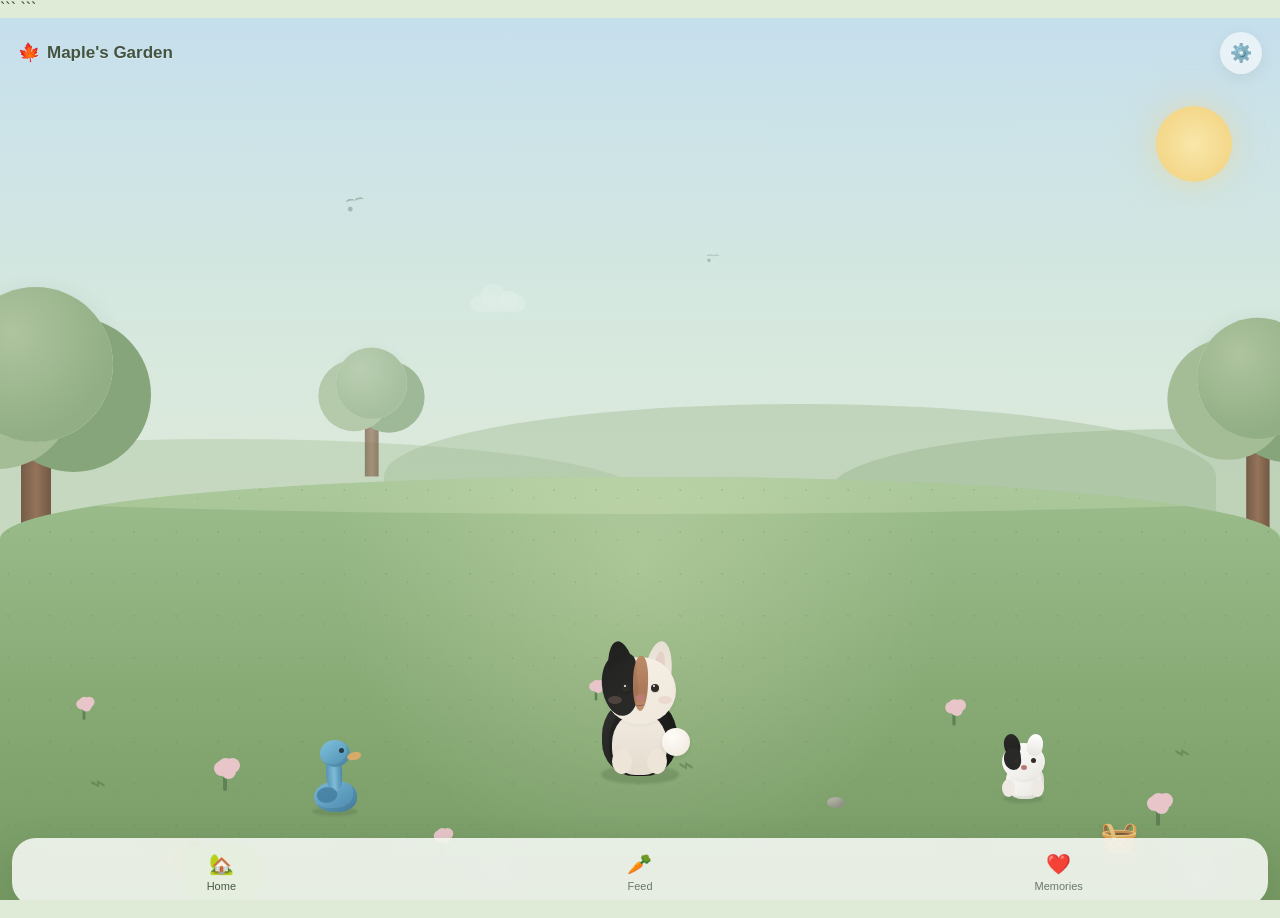
==== index.html @ 09954fe1 "Add files via upload" ====
<!DOCTYPE html>

<html lang="en">
<head>
    <meta charset="UTF-8">

```
<meta
    name="viewport"
    content="width=device-width, initial-scale=1.0, viewport-fit=cover"
>

<meta name="theme-color" content="#dfead7">

<meta name="apple-mobile-web-app-capable" content="yes">
<meta name="apple-mobile-web-app-status-bar-style" content="default">
<meta name="apple-mobile-web-app-title" content="Maple's Garden">

<title>Maple's Garden 🍁</title>

<link rel="manifest" href="manifest.json">
<link rel="apple-touch-icon" href="assets/icon.svg">
<link rel="stylesheet" href="styles.css">
```

</head>

<body>

<div id="app">

```
<!-- TOP BAR -->
<header class="top-bar">

    <div class="app-title">
        <span class="maple-leaf">🍁</span>
        <span>Maple's Garden</span>
    </div>

    <button
        id="settingsButton"
        class="icon-button"
        aria-label="Settings"
    >
        ⚙️
    </button>

</header>


<!-- MAIN WORLD -->
<main id="world">

    <!-- SKY -->
    <div class="sky">

        <div id="sun" class="sun"></div>
        <div id="moon" class="moon"></div>

        <div class="cloud cloud-one"></div>
        <div class="cloud cloud-two"></div>
        <div class="cloud cloud-three"></div>

        <div class="bird bird-one">•</div>
        <div class="bird bird-two">•</div>

    </div>


    <!-- DISTANT LANDSCAPE -->
    <div class="distant-hills">

        <div class="hill hill-one"></div>
        <div class="hill hill-two"></div>
        <div class="hill hill-three"></div>

    </div>


    <!-- TREES -->
    <div class="trees">

        <div class="tree tree-one">
            <div class="tree-crown"></div>
            <div class="tree-trunk"></div>
        </div>

        <div class="tree tree-two">
            <div class="tree-crown"></div>
            <div class="tree-trunk"></div>
        </div>

        <div class="tree tree-three">
            <div class="tree-crown"></div>
            <div class="tree-trunk"></div>
        </div>

    </div>


    <!-- GARDEN -->
    <div class="garden">

        <div class="garden-light"></div>
        <div class="grass-layer"></div>


        <!-- GRASS TUFTS -->
        <div class="grass-tuft tuft-one">⌁</div>
        <div class="grass-tuft tuft-two">⌁</div>
        <div class="grass-tuft tuft-three">⌁</div>
        <div class="grass-tuft tuft-four">⌁</div>
        <div class="grass-tuft tuft-five">⌁</div>


        <!-- FLOWERS -->
        <div class="flower flower-one"><span></span></div>
        <div class="flower flower-two"><span></span></div>
        <div class="flower flower-three"><span></span></div>
        <div class="flower flower-four"><span></span></div>
        <div class="flower flower-five"><span></span></div>
        <div class="flower flower-six"><span></span></div>


        <!-- GARDEN OBJECTS -->

        <div
            class="garden-object carrot"
            title="Maple's carrot"
        >
            🥕
        </div>

        <div class="garden-object basket">
            🧺
        </div>

        <div class="garden-stone stone-one"></div>
        <div class="garden-stone stone-two"></div>
        <div class="garden-stone stone-three"></div>


        <!-- =====================================================
             MEEPS' SPECIAL TOYS
             Blue long-necked duck
             White and black rabbit teddy
             ===================================================== -->

        <div
            class="special-toy duck-toy"
            id="duckToy"
            aria-hidden="true"
        >

            <div class="duck-body"></div>

            <div class="duck-neck"></div>

            <div class="duck-head">

                <div class="duck-eye"></div>

                <div class="duck-beak"></div>

            </div>

            <div class="duck-wing"></div>

        </div>


        <div
            class="special-toy rabbit-teddy-toy"
            id="rabbitTeddyToy"
            aria-hidden="true"
        >

            <div class="teddy-body"></div>

            <div class="teddy-head">

                <div class="teddy-ear-black"></div>

                <div class="teddy-ear-white"></div>

                <div class="teddy-face-patch"></div>

                <div class="teddy-eye teddy-eye-left"></div>

                <div class="teddy-eye teddy-eye-right"></div>

                <div class="teddy-nose"></div>

            </div>

            <div class="teddy-paw teddy-paw-left"></div>

            <div class="teddy-paw teddy-paw-right"></div>

        </div>


        <!-- =====================================================
             MEEPS
             ===================================================== -->

        <div
            id="rabbit"
            class="rabbit idle"
            role="button"
            tabindex="0"
            aria-label="Meeps"
        >

            <div class="rabbit-shadow"></div>

            <div class="rabbit-body">

                <!-- EARS -->
                <div class="ear maple-black-ear"></div>
                <div class="ear maple-light-ear"></div>


                <!-- HEAD -->
                <div class="rabbit-head">

                    <!-- BLACK FACE PATCH -->
                    <div class="maple-face-patch"></div>


                    <!-- TAN FOREHEAD STRIPE -->
                    <div class="maple-tan-stripe"></div>


                    <!-- EYES -->
                    <div class="eye eye-left">
                        <span class="eye-glint"></span>
                    </div>

                    <div class="eye eye-right">
                        <span class="eye-glint"></span>
                    </div>


                    <!-- CHEEKS -->
                    <div class="cheek cheek-left"></div>
                    <div class="cheek cheek-right"></div>


                    <!-- NOSE -->
                    <div class="nose"></div>


                    <!-- MOUTH -->
                    <div class="mouth"></div>

                </div>


                <!-- CHEST PATCH -->
                <div class="cream-chest"></div>


                <!-- FRONT PAWS -->
                <div class="front-paw paw-left"></div>
                <div class="front-paw paw-right"></div>


                <!-- TAIL -->
                <div class="rabbit-tail"></div>

            </div>

        </div>


        <!-- MESSAGE -->
        <div
            id="messageBubble"
            class="message-bubble hidden"
        >

            <span id="messageText"></span>

        </div>


        <!-- HEART -->
        <div
            id="heartEffect"
            class="heart-effect hidden"
        >
            ❤️
        </div>

    </div>

</main>


<!-- BOTTOM NAV -->
<nav class="bottom-nav">

    <button
        id="homeButton"
        class="nav-button active"
    >
        <span class="nav-icon">🏡</span>
        <span>Home</span>
    </button>


    <button
        id="feedButton"
        class="nav-button"
    >
        <span class="nav-icon">🥕</span>
        <span>Feed</span>
    </button>


    <button
        id="memoriesButton"
        class="nav-button"
    >
        <span class="nav-icon">❤️</span>
        <span>Memories</span>
    </button>

</nav>


<!-- =========================================================
     MEMORIES SCREEN
     ========================================================= -->

<section
    id="memoriesScreen"
    class="overlay-screen hidden"
>

    <div class="screen-header">

        <button
            id="closeMemoriesButton"
            class="back-button"
            aria-label="Back"
        >
            ←
        </button>

        <div>

            <h2>Maple's Memories</h2>

            <p class="screen-subtitle">
                Little moments that stay with us.
            </p>

        </div>

    </div>


    <div class="memory-card">

        <div
            class="memory-placeholder"
            id="memoryPlaceholder"
        >
            🐰
        </div>


        <h3>Keep a little piece of Maple</h3>


        <p>
            Add favourite photos and little moments
            with Maple here.
        </p>


        <label
            for="memoryFileInput"
            class="photo-upload-button"
        >
            📸 Add a Memory
        </label>


        <input
            type="file"
            id="memoryFileInput"
            accept="image/*"
            capture="environment"
            hidden
        >

    </div>


    <!-- UPLOAD PANEL -->
    <div
        id="memoryUploadPanel"
        class="memory-upload-panel hidden"
    >

        <div class="upload-preview-wrapper">

            <img
                id="memoryPreview"
                class="memory-preview"
                alt="Memory preview"
            >

        </div>


        <label class="input-label">

            Caption

            <input
                type="text"
                id="memoryCaption"
                class="memory-input"
                maxlength="100"
                placeholder="A little moment with Maple..."
            >

        </label>


        <label class="input-label">

            Date

            <input
                type="date"
                id="memoryDate"
                class="memory-input"
            >

        </label>


        <div class="upload-actions">

            <button
                id="cancelMemoryButton"
                class="secondary-action-button"
            >
                Cancel
            </button>


            <button
                id="saveMemoryButton"
                class="primary-button"
            >
                Save Memory ❤️
            </button>

        </div>


        <p
            id="uploadStatus"
            class="upload-status"
        ></p>

    </div>


    <!-- MEMORY GALLERY -->
    <div class="memories-section">

        <div class="memories-section-header">

            <h3>Your Memories</h3>

            <span
                id="memoryCount"
                class="memory-count"
            >
                0
            </span>

        </div>


        <div
            id="memoryGallery"
            class="memory-gallery"
        ></div>


        <div
            id="emptyMemories"
            class="empty-memories"
        >

            <div class="empty-memory-icon">
                🐰
            </div>


            <h3>Your memories will live here</h3>


            <p>
                Add your first photo of Maple
                to start filling the garden.
            </p>

        </div>

    </div>

</section>


<!-- =========================================================
     PHOTO VIEWER
     ========================================================= -->

<div
    id="photoViewer"
    class="photo-viewer hidden"
>

    <button
        id="closePhotoViewer"
        class="photo-viewer-close"
        aria-label="Close photo"
    >
        ×
    </button>


    <img
        id="viewerImage"
        src=""
        alt="Maple memory"
    >


    <div
        id="viewerCaption"
        class="viewer-caption"
    ></div>

</div>


<!-- =========================================================
     SETTINGS
     ========================================================= -->

<section
    id="settingsScreen"
    class="overlay-screen hidden"
>

    <div class="screen-header">

        <button
            id="closeSettingsButton"
            class="back-button"
            aria-label="Back"
        >
            ←
        </button>


        <h2>Settings</h2>

    </div>


    <div class="settings-content">

        <div class="setting-card">

            <div>

                <strong>Maple's visits</strong>

                <p>
                    How often Maple interacts with you.
                </p>

            </div>


            <select id="visitFrequency">

                <option value="often">
                    Often
                </option>

                <option
                    value="normal"
                    selected
                >
                    Occasionally
                </option>

                <option value="rare">
                    Rarely
                </option>

                <option value="off">
                    Off
                </option>

            </select>

        </div>


        <div class="setting-card">

            <div>

                <strong>Sound</strong>

                <p>
                    Little garden sounds.
                </p>

            </div>


            <label class="toggle">

                <input
                    type="checkbox"
                    id="soundToggle"
                >

                <span class="slider"></span>

            </label>

        </div>


        <div class="setting-card">

            <div>

                <strong>Maple's personality</strong>

                <p>
                    Gentle, curious and always ready
                    for a hop.
                </p>

            </div>


            <span class="setting-value">
                Gentle
            </span>

        </div>

    </div>

</section>


<!-- =========================================================
     FEED MODAL
     ========================================================= -->

<div
    id="feedModal"
    class="modal hidden"
>

    <div class="modal-card">

        <div class="modal-rabbit">
            🐰
        </div>


        <h2>
            Give Maple a snack?
        </h2>


        <p>
            Choose something for Maple.
        </p>


        <div class="food-options">

            <button
                class="food-button"
                data-food="carrot"
            >
                🥕
                <span>Carrot</span>
            </button>


            <button
                class="food-button"
                data-food="grass"
            >
                🌿
                <span>Grass</span>
            </button>


            <button
                class="food-button"
                data-food="apple"
            >
                🍎
                <span>Apple</span>
            </button>

        </div>


        <button
            id="closeFeedButton"
            class="secondary-button"
        >
            Maybe later
        </button>

    </div>

</div>
```

</div>

<script src="app.js"></script>

</body>
</html>
---- styles.css ----
/* =========================================================
   MAPLE'S GARDEN
   Visual Style v2 — Clean CSS
   ========================================================= */

* {
    box-sizing: border-box;
    margin: 0;
    padding: 0;
}

html,
body {
    width: 100%;
    height: 100%;
    overflow: hidden;
}

body {
    font-family:
        -apple-system,
        BlinkMacSystemFont,
        "Segoe UI",
        sans-serif;

    background: #dfead7;
    color: #344234;
    -webkit-font-smoothing: antialiased;
    user-select: none;
}

/* =========================================================
   APP
   ========================================================= */

#app {
    position: relative;
    width: 100%;
    height: 100%;
    overflow: hidden;
    background: #dfead7;
}

/* =========================================================
   TOP BAR
   ========================================================= */

.top-bar {
    position: absolute;
    top: 0;
    left: 0;
    width: 100%;
    height: 70px;

    padding:
        env(safe-area-inset-top)
        18px
        0
        18px;

    display: flex;
    align-items: center;
    justify-content: space-between;

    z-index: 100;
}

.app-title {
    display: flex;
    align-items: center;
    gap: 7px;

    font-size: 17px;
    font-weight: 600;
    color: #435441;

    text-shadow:
        0 1px 1px rgba(255, 255, 255, 0.4);
}

.maple-leaf {
    display: inline-block;
    font-size: 18px;
    transform: rotate(-8deg);
}

.icon-button {
    width: 42px;
    height: 42px;

    border: none;
    border-radius: 50%;
    background: rgba(255, 255, 255, 0.58);

    font-size: 18px;
    cursor: pointer;

    backdrop-filter: blur(10px);

    box-shadow:
        0 4px 15px rgba(50, 70, 50, 0.08);
}

/* =========================================================
   WORLD
   ========================================================= */

#world {
    position: absolute;
    inset: 0;
    overflow: hidden;
}

/* =========================================================
   SKY
   ========================================================= */

.sky {
    position: absolute;
    inset: 0;
    height: 66%;

    background:
        linear-gradient(
            to bottom,
            #c6dfed 0%,
            #d5e8df 48%,
            #e2ead7 100%
        );

    transition: background 2s ease;
}

/* =========================================================
   SUN
   ========================================================= */

.sun {
    position: absolute;

    width: 76px;
    height: 76px;
    border-radius: 50%;

    background:
        radial-gradient(
            circle,
            #f9e7aa 0%,
            #f4d88b 65%,
            #efce78 100%
        );

    top: 88px;
    right: 48px;

    box-shadow:
        0 0 25px rgba(244, 216, 139, 0.45),
        0 0 60px rgba(244, 216, 139, 0.2);
}

/* =========================================================
   MOON
   ========================================================= */

.moon {
    position: absolute;

    width: 58px;
    height: 58px;
    border-radius: 50%;

    background: #f7f2d9;

    top: 92px;
    right: 58px;

    opacity: 0;
    transition: opacity 1s ease;

    box-shadow:
        0 0 25px rgba(245, 241, 217, 0.3);
}

.moon::after {
    content: "";

    position: absolute;
    width: 58px;
    height: 58px;
    border-radius: 50%;

    background: #314754;

    left: 18px;
    top: -7px;
}

/* =========================================================
   CLOUDS
   ========================================================= */

.cloud {
    position: absolute;

    width: 100px;
    height: 31px;
    border-radius: 30px;

    background: rgba(255, 255, 255, 0.42);
    filter: blur(0.2px);
}

.cloud::before,
.cloud::after {
    content: "";

    position: absolute;

    background: rgba(255, 255, 255, 0.42);
    border-radius: 50%;
}

.cloud::before {
    width: 45px;
    height: 45px;

    left: 18px;
    bottom: 7px;
}

.cloud::after {
    width: 34px;
    height: 34px;

    right: 12px;
    bottom: 5px;
}

.cloud-one {
    top: 128px;
    left: -100px;

    animation:
        cloudMove
        38s
        linear
        infinite;
}

.cloud-two {
    top: 205px;
    right: -120px;

    transform: scale(0.72);

    animation:
        cloudMoveReverse
        48s
        linear
        infinite;
}

.cloud-three {
    top: 270px;
    left: 35%;

    transform: scale(0.55);
    opacity: 0.35;

    animation:
        cloudFloat
        30s
        ease-in-out
        infinite;
}

@keyframes cloudMove {
    from {
        transform: translateX(-100px);
    }

    to {
        transform: translateX(520px);
    }
}

@keyframes cloudMoveReverse {
    from {
        transform: translateX(100px);
    }

    to {
        transform: translateX(-520px);
    }
}

@keyframes cloudFloat {
    0%,
    100% {
        transform:
            translateX(-15px)
            scale(0.55);
    }

    50% {
        transform:
            translateX(15px)
            scale(0.55);
    }
}

/* =========================================================
   BIRDS
   ========================================================= */

.bird {
    position: absolute;

    width: 18px;
    height: 8px;

    color: #718478;
    font-size: 18px;
    opacity: 0.45;

    transform: rotate(-10deg);
}

.bird::before,
.bird::after {
    content: "";

    position: absolute;

    width: 9px;
    height: 5px;

    border-top:
        2px solid #718478;

    border-radius: 50%;
}

.bird::before {
    left: 0;
}

.bird::after {
    right: 0;
}

.bird-one {
    top: 180px;
    left: 27%;

    animation:
        birdFly
        18s
        linear
        infinite;
}

.bird-two {
    top: 235px;
    left: 55%;

    transform: scale(0.7);

    animation:
        birdFly
        23s
        linear
        infinite;
}

@keyframes birdFly {
    from {
        transform:
            translateX(-50px)
            translateY(0);
    }

    50% {
        transform:
            translateX(70px)
            translateY(-8px);
    }

    to {
        transform:
            translateX(180px)
            translateY(0);
    }
}

/* =========================================================
   DISTANT HILLS
   ========================================================= */

.distant-hills {
    position: absolute;

    left: 0;
    right: 0;
    top: 34%;
    height: 25%;

    z-index: 2;
    pointer-events: none;
}

.hill {
    position: absolute;

    bottom: 0;

    border-radius: 50% 50% 0 0;
    opacity: 0.45;
}

.hill-one {
    left: -15%;

    width: 65%;
    height: 110px;

    background: #a9c39d;
}

.hill-two {
    left: 30%;

    width: 65%;
    height: 145px;

    background: #a2bd97;
}

.hill-three {
    right: -20%;

    width: 55%;
    height: 120px;

    background: #97b58c;
}

/* =========================================================
   TREES
   ========================================================= */

.trees {
    position: absolute;

    top: 19%;
    left: 0;
    width: 100%;
    height: 42%;

    z-index: 4;
    pointer-events: none;
}

.tree {
    position: absolute;
    bottom: 0;
}

.tree-one {
    left: -42px;
}

.tree-two {
    right: -55px;

    transform: scale(0.78);
}

.tree-three {
    left: 23%;
    bottom: 15px;

    transform: scale(0.46);
    opacity: 0.7;
}

.tree-trunk {
    width: 30px;
    height: 125px;

    background:
        linear-gradient(
            to right,
            #755b47,
            #94745a,
            #735844
        );

    margin: auto;

    border-radius:
        10px
        10px
        0
        0;
}

.tree-crown {
    position: relative;

    width: 155px;
    height: 155px;

    background:
        radial-gradient(
            circle at 35% 30%,
            #aec49f,
            #91ae84 70%
        );

    border-radius: 50%;

    box-shadow:
        -38px 27px 0 #a5bd96,
        38px 30px 0 #86a57b,
        0 5px 25px rgba(50, 80, 50, 0.1);
}

/* =========================================================
   GARDEN
   ========================================================= */

.garden {
    position: absolute;

    left: 0;
    right: 0;
    bottom: 0;
    height: 49%;

    overflow: hidden;

    background:
        linear-gradient(
            to bottom,
            #9cbd8d 0%,
            #88ab76 48%,
            #759862 100%
        );

    border-radius:
        48%
        48%
        0
        0 /
        14%
        14%
        0
        0;

    z-index: 10;
}

.garden::before {
    content: "";

    position: absolute;

    left: -10%;
    right: -10%;
    top: -18px;
    height: 55px;

    border-radius: 50%;

    background:
        rgba(189, 214, 170, 0.45);
}

.garden-light {
    position: absolute;
    inset: 0;

    background:
        radial-gradient(
            circle at 50% 20%,
            rgba(255, 255, 220, 0.22),
            transparent 42%
        );

    pointer-events: none;
}

.grass-layer {
    position: absolute;
    inset: 0;

    opacity: 0.18;

    background-image:
        radial-gradient(
            circle at 20% 30%,
            #4f7348 1px,
            transparent 1px
        ),
        radial-gradient(
            circle at 70% 50%,
            #4f7348 1px,
            transparent 1px
        );

    background-size:
        42px 42px;
}

/* =========================================================
   GRASS TUFTS
   ========================================================= */

.grass-tuft {
    position: absolute;

    color: #55794e;
    font-size: 27px;
    opacity: 0.55;

    z-index: 4;
}

.tuft-one {
    left: 7%;
    bottom: 27%;
}

.tuft-two {
    left: 28%;
    bottom: 12%;
}

.tuft-three {
    left: 53%;
    bottom: 31%;
}

.tuft-four {
    right: 24%;
    bottom: 14%;
}

.tuft-five {
    right: 7%;
    bottom: 34%;
}

/* =========================================================
   FLOWERS
   ========================================================= */

.flower {
    position: absolute;

    width: 14px;
    height: 32px;

    z-index: 5;
}

.flower::before {
    content: "";

    position: absolute;

    width: 4px;
    height: 25px;

    background: #5d8255;

    left: 5px;
    top: 8px;

    border-radius: 5px;
}

.flower span {
    position: absolute;

    width: 15px;
    height: 15px;

    border-radius: 50%;

    background: #e7c5c9;

    top: 0;

    box-shadow:
        7px 0 0 #e7c5c9,
        3px 6px 0 #e7c5c9,
        -4px 3px 0 #e7c5c9;
}

.flower-one {
    left: 17%;
    bottom: 29%;
}

.flower-two {
    left: 74%;
    bottom: 43%;

    transform: scale(0.8);
}

.flower-three {
    left: 34%;
    bottom: 14%;

    transform: scale(0.75);
}

.flower-four {
    right: 9%;
    bottom: 21%;
}

.flower-five {
    left: 46%;
    bottom: 48%;

    transform: scale(0.62);
}

.flower-six {
    left: 6%;
    bottom: 44%;

    transform: scale(0.7);
}

/* =========================================================
   GARDEN OBJECTS
   ========================================================= */

.garden-object {
    position: absolute;

    font-size: 31px;

    filter:
        drop-shadow(
            0 4px 3px rgba(0, 0, 0, 0.13)
        );

    z-index: 15;
}

.carrot {
    left: 13%;
    bottom: 10%;
}

.basket {
    right: 11%;
    bottom: 14%;
    opacity: 0.82;
}

.garden-stone {
    position: absolute;

    background:
        linear-gradient(
            145deg,
            #b5b7a8,
            #929786
        );

    border-radius: 50%;

    box-shadow:
        inset -3px -3px 4px
        rgba(0, 0, 0, 0.08);
}

.stone-one {
    width: 25px;
    height: 14px;

    left: 38%;
    bottom: 9%;
}

.stone-two {
    width: 18px;
    height: 11px;

    right: 34%;
    bottom: 25%;
}

.stone-three {
    width: 30px;
    height: 16px;

    right: 5%;
    bottom: 8%;
}

/* =========================================================
   MEEPS' SPECIAL TOYS
   Blue Long-Necked Duck + White/Black Rabbit Teddy
   ========================================================= */

.special-toy {
    position: absolute;

    pointer-events: none;
    transform-origin: bottom center;

    z-index: 22;
    display: block;
}

/* =========================================================
   BLUE LONG-NECKED DUCK
   ========================================================= */

.duck-toy {
    left: 24%;
    bottom: 24%;
    width: 58px;
    height: 72px;
    animation:
        duckIdle
        4.5s
        ease-in-out
        infinite;
}

.duck-body {
    position: absolute;

    left: 7px;
    bottom: 0;

    width: 43px;
    height: 31px;

    background:
        linear-gradient(
            145deg,
            #78b8d8,
            #4a86aa
        );

    border-radius:
        55%
        48%
        45%
        50%;

    box-shadow:
        inset -4px -4px 0
        rgba(0, 0, 0, 0.09);
}

.duck-neck {
    position: absolute;

    left: 19px;
    bottom: 21px;

    width: 16px;
    height: 40px;

    background:
        linear-gradient(
            to right,
            #5794b5,
            #7dbbd6,
            #4b87a9
        );

    border-radius:
        50%
        50%
        40%
        40%;

    transform:
        rotate(-3deg);
}

.duck-head {
    position: absolute;

    left: 13px;
    top: 0;

    width: 30px;
    height: 27px;

    background:
        linear-gradient(
            145deg,
            #7fc1dd,
            #4d8eaf
        );

    border-radius: 50%;

    box-shadow:
        inset -3px -3px 0
        rgba(0, 0, 0, 0.08);
}

.duck-eye {
    position: absolute;

    width: 5px;
    height: 5px;

    border-radius: 50%;
    background: #273b43;

    right: 6px;
    top: 8px;
}

.duck-beak {
    position: absolute;

    width: 14px;
    height: 8px;

    right: -11px;
    top: 12px;

    background: #d6aa67;

    border-radius:
        70%
        40%
        60%
        40%;

    transform:
        rotate(-4deg);
}

.duck-wing {
    position: absolute;

    width: 20px;
    height: 16px;

    left: 10px;
    bottom: 9px;

    background:
        rgba(65, 122, 156, 0.78);

    border-radius:
        60%
        40%
        60%
        40%;

    transform:
        rotate(12deg);
}

.duck-toy::after {
    content: "";

    position: absolute;

    width: 46px;
    height: 9px;

    left: 5px;
    bottom: -4px;

    border-radius: 50%;

    background:
        rgba(45, 65, 40, 0.16);

    filter: blur(1px);

    z-index: -1;
}

/* =========================================================
   LITTLE WHITE + BLACK RABBIT TEDDY
   ========================================================= */

.rabbit-teddy-toy {
    right: 18%;
    bottom: 27%;
    width: 54px;
    height: 58px;
    animation:
        teddyIdle
        5.2s
        ease-in-out
        infinite;
}

.teddy-body {
    position: absolute;

    left: 10px;
    bottom: 0;

    width: 38px;
    height: 37px;

    background:
        linear-gradient(
            145deg,
            #ffffff,
            #e8e6df
        );

    border-radius:
        48%
        48%
        42%
        42%;

    box-shadow:
        inset -3px -3px 0
        rgba(0, 0, 0, 0.06);
}

.teddy-head {
    position: absolute;

    left: 6px;
    top: 2px;

    width: 43px;
    height: 37px;

    background:
        linear-gradient(
            145deg,
            #ffffff,
            #e9e7e1
        );

    border-radius: 50%;

    box-shadow:
        0 2px 3px
        rgba(0, 0, 0, 0.06);
}

.teddy-ear-black {
    position: absolute;

    width: 16px;
    height: 22px;

    left: 2px;
    top: -9px;

    background:
        linear-gradient(
            to bottom,
            #292a28,
            #20211f
        );

    border-radius:
        55%
        55%
        45%
        45%;

    transform:
        rotate(-12deg);
}

.teddy-ear-white {
    position: absolute;

    width: 16px;
    height: 22px;

    right: 2px;
    top: -9px;

    background:
        linear-gradient(
            to bottom,
            #ffffff,
            #e8e5df
        );

    border-radius:
        55%
        55%
        45%
        45%;

    transform:
        rotate(10deg);
}

.teddy-face-patch {
    position: absolute;

    width: 17px;
    height: 22px;

    left: 2px;
    top: 5px;

    background: #292a28;

    border-radius:
        50%
        35%
        45%
        55%;

    transform:
        rotate(-5deg);
}

.teddy-eye {
    position: absolute;

    width: 5px;
    height: 5px;

    border-radius: 50%;
    background: #302d29;

    top: 15px;

    z-index: 3;
}

.teddy-eye-left {
    left: 12px;
}

.teddy-eye-right {
    right: 9px;
}

.teddy-nose {
    position: absolute;

    width: 6px;
    height: 5px;

    left: 19px;
    top: 22px;

    border-radius: 50%;

    background: #b87976;

    z-index: 4;
}

.teddy-paw {
    position: absolute;

    width: 13px;
    height: 18px;

    bottom: 2px;

    background: #eeeae3;

    border-radius: 50%;
}

.teddy-paw-left {
    left: 6px;
}

.teddy-paw-right {
    right: 6px;
}

.rabbit-teddy-toy::after {
    content: "";

    position: absolute;

    width: 40px;
    height: 9px;

    left: 7px;
    bottom: -4px;

    border-radius: 50%;

    background:
        rgba(45, 65, 40, 0.15);

    filter: blur(1px);

    z-index: -1;
}

/* =========================================================
   TOY IDLE ANIMATIONS
   ========================================================= */

@keyframes duckIdle {
    0%,
    100% {
        transform:
            translateY(0)
            rotate(0deg);
    }

    50% {
        transform:
            translateY(-2px)
            rotate(-1deg);
    }
}

@keyframes teddyIdle {
    0%,
    100% {
        transform:
            translateY(0)
            rotate(0deg);
    }

    50% {
        transform:
            translateY(-1px)
            rotate(1deg);
    }
}

/* =========================================================
   MAPLE / MEEPS
   ========================================================= */

.rabbit {
    position: absolute;

    width: 112px;
    height: 128px;

    left: 50%;
    top: 55%;

    transform:
        translate(-50%, -50%);

    cursor: pointer;

    z-index: 30;

    transition:
        left 1.6s ease-in-out,
        top 1.6s ease-in-out;

    touch-action: manipulation;

    will-change:
        left,
        top,
        transform;
}

/* =========================================================
   MAPLE SHADOW
   ========================================================= */

.rabbit-shadow {
    position: absolute;

    width: 78px;
    height: 19px;

    border-radius: 50%;

    background:
        rgba(40, 60, 35, 0.18);

    bottom: 0;
    left: 17px;

    filter: blur(1px);
}

/* =========================================================
   MAPLE BODY
   ========================================================= */

.rabbit-body {
    position: absolute;

    left: 18px;
    bottom: 8px;

    width: 75px;
    height: 79px;

    background:
        linear-gradient(
            145deg,
            #292a27 0%,
            #20211f 40%,
            #181916 100%
        );

    border-radius:
        48%
        48%
        43%
        43%;

    box-shadow:
        inset -7px -5px 0
        rgba(0, 0, 0, 0.12),
        inset 7px 5px 0
        rgba(255, 255, 255, 0.035);
}

/* =========================================================
   CREAM CHEST
   ========================================================= */

.cream-chest {
    position: absolute;

    width: 55px;
    height: 63px;

    left: 10px;
    bottom: 1px;

    background:
        linear-gradient(
            to bottom,
            #f6efe4,
            #e8dfd2
        );

    border-radius:
        50%
        50%
        42%
        42%;

    opacity: 0.98;

    z-index: 1;
}

/* =========================================================
   EARS
   ========================================================= */

.ear {
    position: absolute;

    width: 27px;
    height: 70px;

    top: -56px;

    border-radius:
        55%
        55%
        45%
        45%;

    z-index: -1;
}

.maple-black-ear {
    left: 7px;

    background:
        linear-gradient(
            to bottom,
            #20211f,
            #292a27
        );

    transform:
        rotate(-9deg);
}

.maple-light-ear {
    right: 6px;

    background:
        linear-gradient(
            to bottom,
            #e7dfd3,
            #f4eee5
        );

    transform:
        rotate(8deg);
}

.maple-light-ear::after {
    content: "";

    position: absolute;

    width: 12px;
    height: 48px;

    left: 8px;
    top: 10px;

    border-radius: 50%;

    background: #d8a9a5;

    opacity: 0.3;
}

/* =========================================================
   HEAD
   ========================================================= */

.rabbit-head {
    position: absolute;

    width: 72px;
    height: 67px;

    background:
        linear-gradient(
            145deg,
            #f8f2e8,
            #eee6da
        );

    border-radius: 50%;

    left: 2px;
    top: -40px;

    z-index: 4;

    box-shadow:
        0 2px 4px
        rgba(0, 0, 0, 0.04);
}

/* =========================================================
   BLACK FACE PATCH
   ========================================================= */

.maple-face-patch {
    position: absolute;

    left: -2px;
    top: -2px;

    width: 36px;
    height: 61px;

    background:
        linear-gradient(
            145deg,
            #20211f,
            #292a27
        );

    border-radius:
        50%
        18%
        48%
        55%;

    transform:
        rotate(-5deg);

    z-index: 1;
    opacity: 0.99;
}

/* =========================================================
   TAN FOREHEAD / NOSE STRIPE
   ========================================================= */

.maple-tan-stripe {
    position: absolute;

    width: 15px;
    height: 55px;

    left: 29px;
    top: -1px;

    background:
        linear-gradient(
            to bottom,
            #b98763,
            #a97554 65%,
            #c18c68
        );

    border-radius:
        50%
        45%
        55%
        55%;

    transform:
        rotate(1deg);

    z-index: 2;
    opacity: 0.96;
}

/* =========================================================
   EYES
   ========================================================= */

.eye {
    position: absolute;

    width: 8px;
    height: 8px;

    border-radius: 50%;

    background: #302d29;

    top: 27px;

    z-index: 5;

    box-shadow:
        0 1px 1px
        rgba(0, 0, 0, 0.15);
}

.eye-left {
    left: 18px;
}

.eye-right {
    right: 17px;
}

.eye-glint {
    position: absolute;

    width: 2px;
    height: 2px;

    border-radius: 50%;

    background: white;

    left: 2px;
    top: 1px;
}

/* =========================================================
   CHEEKS
   ========================================================= */

.cheek {
    position: absolute;

    width: 14px;
    height: 8px;

    border-radius: 50%;

    background:
        rgba(218, 160, 160, 0.22);

    top: 39px;

    z-index: 4;
}

.cheek-left {
    left: 4px;
}

.cheek-right {
    right: 4px;
}

/* =========================================================
   NOSE
   ========================================================= */

.nose {
    position: absolute;

    width: 8px;
    height: 6px;

    background: #bc7d78;

    border-radius: 50%;

    left: 32px;
    top: 38px;

    z-index: 6;
}

/* =========================================================
   MOUTH
   ========================================================= */

.mouth {
    position: absolute;

    width: 9px;
    height: 5px;

    left: 31px;
    top: 44px;

    border-bottom:
        1.5px solid #80615a;

    border-radius:
        0
        0
        50%
        50%;

    z-index: 5;
}

/* =========================================================
   FRONT PAWS
   ========================================================= */

.front-paw {
    position: absolute;

    width: 20px;
    height: 25px;

    background: #eee5d9;

    border-radius: 50%;

    bottom: 2px;

    z-index: 4;
}

.paw-left {
    left: 10px;
}

.paw-right {
    right: 10px;
}

/* =========================================================
   TAIL
   ========================================================= */

.rabbit-tail {
    position: absolute;

    width: 28px;
    height: 28px;

    border-radius: 50%;

    background:
        radial-gradient(
            circle at 35% 30%,
            #fffdf8,
            #eee6db
        );

    right: -13px;
    bottom: 20px;

    z-index: 5;

    box-shadow:
        0 2px 4px
        rgba(0, 0, 0, 0.08);
}

/* =========================================================
   MAPLE ANIMATIONS
   ========================================================= */

.rabbit.idle {
    animation:
        rabbitIdle
        3.2s
        ease-in-out
        infinite;
}

.rabbit.hop {
    animation:
        rabbitHop
        0.7s
        ease-in-out
        2;
}

.rabbit.sleeping {
    animation:
        rabbitSleep
        4s
        ease-in-out
        infinite;
}

.rabbit.happy {
    animation:
        rabbitHappy
        0.5s
        ease-in-out
        3;
}

@keyframes rabbitIdle {
    0%,
    100% {
        transform:
            translate(-50%, -50%)
            translateY(0);
    }

    50% {
        transform:
            translate(-50%, -50%)
            translateY(-3px);
    }
}

@keyframes rabbitHop {
    0% {
        transform:
            translate(-50%, -50%)
            translateY(0)
            scale(1);
    }

    50% {
        transform:
            translate(-50%, -50%)
            translateY(-22px)
            scale(1.04);
    }

    100% {
        transform:
            translate(-50%, -50%)
            translateY(0)
            scale(1);
    }
}

@keyframes rabbitSleep {
    0%,
    100% {
        transform:
            translate(-50%, -50%)
            rotate(0deg);
    }

    50% {
        transform:
            translate(-50%, -50%)
            rotate(2deg);
    }
}

@keyframes rabbitHappy {
    0%,
    100% {
        transform:
            translate(-50%, -50%)
            translateY(0);
    }

    50% {
        transform:
            translate(-50%, -50%)
            translateY(-14px)
            rotate(-3deg);
    }
}

/* =========================================================
   MESSAGE BUBBLE
   ========================================================= */

.message-bubble {
    position: absolute;

    max-width: 220px;

    padding:
        12px
        16px;

    border-radius: 18px;

    background:
        rgba(255, 255, 255, 0.94);

    box-shadow:
        0 8px 25px
        rgba(50, 70, 50, 0.12);

    color: #40503f;

    font-size: 14px;
    line-height: 1.4;

    z-index: 50;

    opacity: 1;

    transform:
        translate(-50%, -100%);

    transition:
        opacity 0.3s ease,
        transform 0.3s ease;

    pointer-events: none;
}

.message-bubble::after {
    content: "";

    position: absolute;

    bottom: -8px;
    left: 50%;

    transform:
        translateX(-50%);

    border-left:
        8px solid transparent;

    border-right:
        8px solid transparent;

    border-top:
        8px solid rgba(255, 255, 255, 0.94);
}

.message-bubble.hidden {
    opacity: 0;

    transform:
        translate(-50%, -90%);
}

/* =========================================================
   HEART
   ========================================================= */

.heart-effect {
    position: absolute;

    font-size: 28px;

    z-index: 100;
    pointer-events: none;

    animation:
        heartFloat
        1.2s
        ease-out
        forwards;
}

.heart-effect.hidden {
    display: none;
}

@keyframes heartFloat {
    0% {
        opacity: 1;

        transform:
            translate(-50%, 0)
            scale(0.7);
    }

    100% {
        opacity: 0;

        transform:
            translate(-50%, -80px)
            scale(1.2);
    }
}

/* =========================================================
   BOTTOM NAV
   ========================================================= */

.bottom-nav {
    position: absolute;

    left: 12px;
    right: 12px;

    bottom:
        calc(
            12px +
            env(safe-area-inset-bottom)
        );

    height: 68px;

    display: flex;
    justify-content: space-around;
    align-items: center;

    background:
        rgba(255, 255, 255, 0.82);

    backdrop-filter: blur(15px);

    border-radius: 24px;

    box-shadow:
        0 10px 35px
        rgba(50, 70, 50, 0.14);

    z-index: 150;
}

.nav-button {
    border: none;
    background: transparent;

    min-width: 80px;
    height: 55px;

    border-radius: 18px;

    color: #6c7869;

    font-size: 11px;

    display: flex;
    flex-direction: column;
    align-items: center;
    justify-content: center;

    gap: 4px;

    cursor: pointer;
}

.nav-button.active {
    background: #e5eedf;
    color: #465943;
}

.nav-icon {
    font-size: 20px;
}

/* =========================================================
   OVERLAY SCREENS
   ========================================================= */

.overlay-screen {
    position: absolute;
    inset: 0;

    background: #f4f1e8;

    z-index: 300;

    overflow-y: auto;

    padding:
        calc(
            75px +
            env(safe-area-inset-top)
        )
        18px
        calc(
            100px +
            env(safe-area-inset-bottom)
        );
}

.overlay-screen.hidden {
    display: none;
}

.screen-header {
    display: flex;

    align-items: center;
    gap: 15px;

    margin-bottom: 22px;
}

.screen-header h2 {
    font-size: 25px;
    font-weight: 600;
}

.screen-subtitle {
    color: #7b8578;

    font-size: 13px;

    margin-top: 3px;
}

.back-button {
    width: 40px;
    height: 40px;

    border: none;
    border-radius: 50%;

    background: #e7e4da;

    font-size: 22px;

    flex-shrink: 0;
    cursor: pointer;
}

/* =========================================================
   MEMORY CARD
   ========================================================= */

.memory-card {
    background: white;

    border-radius: 22px;

    padding: 20px;

    text-align: center;

    box-shadow:
        0 5px 20px
        rgba(50, 60, 45, 0.07);

    margin-bottom: 25px;
}

.memory-placeholder {
    width: 70px;
    height: 70px;

    margin:
        0 auto
        14px;

    border-radius: 22px;

    background: #e5ecdf;

    display: flex;
    align-items: center;
    justify-content: center;

    font-size: 36px;
}

.memory-card h3 {
    font-size: 17px;
    margin-bottom: 7px;
}

.memory-card p {
    color: #778071;

    font-size: 13px;
    line-height: 1.5;
}

/* =========================================================
   PHOTO UPLOAD
   ========================================================= */

.photo-upload-button {
    display: flex;

    align-items: center;
    justify-content: center;

    width: 100%;
    min-height: 52px;

    margin-top: 18px;

    border-radius: 16px;

    background: #e5eedf;
    color: #465943;

    font-size: 15px;
    font-weight: 600;

    cursor: pointer;

    -webkit-tap-highlight-color: transparent;
}

.photo-upload-button:active {
    transform: scale(0.98);
}

/* =========================================================
   UPLOAD PANEL
   ========================================================= */

.memory-upload-panel {
    background: white;

    border-radius: 22px;

    padding: 18px;

    margin-bottom: 25px;

    box-shadow:
        0 5px 20px
        rgba(50, 60, 45, 0.07);
}

.memory-upload-panel.hidden {
    display: none;
}

.upload-preview-wrapper {
    width: 100%;
    max-height: 320px;

    overflow: hidden;

    border-radius: 18px;

    background: #e5ecdf;

    margin-bottom: 16px;

    display: flex;
    align-items: center;
    justify-content: center;
}

.memory-preview {
    width: 100%;
    max-height: 320px;

    object-fit: cover;
    display: block;
}

.input-label {
    display: block;

    color: #53604f;

    font-size: 13px;
    font-weight: 600;

    margin-bottom: 13px;
}

.memory-input {
    display: block;

    width: 100%;

    margin-top: 7px;

    border:
        1px solid #dfe5da;

    background: #f7f8f4;
    color: #3f4b3c;

    border-radius: 12px;

    padding: 12px;

    font-family: inherit;
    font-size: 14px;

    outline: none;
}

.memory-input:focus {
    border-color: #9caf91;
}

.upload-actions {
    display: flex;

    gap: 10px;
    align-items: center;

    margin-top: 5px;
}

.upload-actions .primary-button {
    flex: 1;
}

.primary-button {
    border: none;

    background: #8faa80;
    color: white;

    border-radius: 14px;

    padding:
        11px
        15px;

    font-size: 13px;
    font-weight: 600;

    cursor: pointer;
}

.secondary-action-button {
    border: none;

    background: #edf1e9;
    color: #657160;

    border-radius: 14px;

    padding:
        12px
        15px;

    font-size: 13px;

    cursor: pointer;
}

.upload-status {
    min-height: 18px;

    margin-top: 10px;

    text-align: center;

    color: #71806c;

    font-size: 12px;
}

/* =========================================================
   MEMORY GALLERY
   ========================================================= */

.memories-section-header {
    display: flex;

    align-items: center;
    justify-content: space-between;

    margin-bottom: 12px;
}

.memories-section-header h3 {
    font-size: 18px;
}

.memory-count {
    min-width: 26px;
    height: 26px;

    padding:
        0
        7px;

    display: flex;
    align-items: center;
    justify-content: center;

    border-radius: 13px;

    background: #e5ecdf;
    color: #5e6c59;

    font-size: 12px;
    font-weight: 600;
}

.memory-gallery {
    display: flex;

    flex-direction: column;

    gap: 16px;

    margin-top: 16px;
}

.memory-photo-card {
    background: white;

    border-radius: 22px;

    overflow: hidden;

    box-shadow:
        0 5px 20px
        rgba(50, 60, 45, 0.08);
}

.memory-photo {
    display: block;

    width: 100%;
    height: auto;
    max-height: 420px;

    object-fit: cover;
}

.memory-photo-details {
    padding: 16px;
}

.memory-photo-date {
    color: #899286;

    font-size: 12px;

    margin-bottom: 6px;
}

.memory-photo-caption {
    color: #465143;

    font-size: 15px;
    line-height: 1.4;
}

.memory-delete-button {
    margin-top: 12px;

    border: none;

    background: #f2e8e5;
    color: #8b625b;

    border-radius: 12px;

    padding:
        9px
        13px;

    font-size: 12px;

    cursor: pointer;
}

.empty-memories {
    background:
        rgba(255, 255, 255, 0.65);

    border-radius: 22px;

    padding:
        35px
        20px;

    text-align: center;

    color: #74806f;
}

.empty-memory-icon {
    font-size: 45px;

    margin-bottom: 10px;
}

.empty-memories h3 {
    color: #53604f;

    font-size: 16px;

    margin-bottom: 7px;
}

.empty-memories p {
    font-size: 13px;

    line-height: 1.5;
}

/* =========================================================
   PHOTO VIEWER
   ========================================================= */

.photo-viewer {
    position: absolute;
    inset: 0;

    z-index: 700;

    background:
        rgba(25, 32, 25, 0.94);

    display: flex;
    flex-direction: column;

    align-items: center;
    justify-content: center;

    padding:
        40px
        18px
        25px;
}

.photo-viewer.hidden {
    display: none;
}

.photo-viewer img {
    max-width: 100%;
    max-height: 78vh;

    object-fit: contain;

    border-radius: 12px;

    box-shadow:
        0 20px 60px
        rgba(0, 0, 0, 0.3);
}

.photo-viewer-close {
    position: absolute;

    top:
        calc(
            18px +
            env(safe-area-inset-top)
        );

    right: 18px;

    width: 42px;
    height: 42px;

    border: none;
    border-radius: 50%;

    background:
        rgba(255, 255, 255, 0.15);

    color: white;

    font-size: 30px;
    line-height: 1;

    cursor: pointer;
}

.viewer-caption {
    color: white;

    text-align: center;

    font-size: 14px;

    margin-top: 15px;

    max-width: 90%;
}

/* =========================================================
   SETTINGS
   ========================================================= */

.settings-content {
    display: flex;

    flex-direction: column;

    gap: 12px;
}

.setting-card {
    background: white;

    border-radius: 20px;

    padding: 18px;

    display: flex;

    align-items: center;
    justify-content: space-between;

    gap: 15px;
}

.setting-card strong {
    display: block;

    margin-bottom: 5px;
}

.setting-card p {
    color: #7b8578;

    font-size: 13px;

    line-height: 1.4;
}

.setting-card select {
    border: none;

    background: #edf1e9;

    padding:
        9px
        10px;

    border-radius: 10px;

    color: #465943;

    max-width: 130px;
}

.setting-value {
    color: #71806c;

    font-size: 13px;
}

/* =========================================================
   TOGGLE
   ========================================================= */

.toggle {
    position: relative;

    width: 50px;
    height: 30px;

    display: block;
}

.toggle input {
    display: none;
}

.slider {
    position: absolute;
    inset: 0;

    border-radius: 30px;

    background: #d5d9d2;

    cursor: pointer;

    transition: 0.2s;
}

.slider::before {
    content: "";

    position: absolute;

    width: 24px;
    height: 24px;

    left: 3px;
    top: 3px;

    border-radius: 50%;

    background: white;

    transition: 0.2s;

    box-shadow:
        0 2px 5px
        rgba(0, 0, 0, 0.15);
}

.toggle input:checked + .slider {
    background: #8faa80;
}

.toggle input:checked + .slider::before {
    transform: translateX(20px);
}

/* =========================================================
   FEED MODAL
   ========================================================= */

.modal {
    position: absolute;
    inset: 0;

    z-index: 500;

    background:
        rgba(40, 50, 40, 0.25);

    backdrop-filter: blur(5px);

    display: flex;

    align-items: center;
    justify-content: center;

    padding: 20px;
}

.modal.hidden {
    display: none;
}

.modal-card {
    width: 100%;
    max-width: 360px;

    background: #faf8f2;

    border-radius: 28px;

    padding: 28px;

    text-align: center;

    box-shadow:
        0 20px 60px
        rgba(20, 30, 20, 0.2);
}

.modal-rabbit {
    font-size: 55px;

    margin-bottom: 12px;
}

.modal-card h2 {
    font-size: 23px;

    margin-bottom: 8px;
}

.modal-card > p {
    color: #798177;

    font-size: 14px;

    margin-bottom: 22px;
}

.food-options {
    display: flex;

    justify-content: center;

    gap: 10px;

    margin-bottom: 20px;
}

.food-button {
    border: none;

    background: #edf2e8;

    border-radius: 18px;

    width: 85px;
    height: 85px;

    display: flex;

    flex-direction: column;

    align-items: center;
    justify-content: center;

    gap: 4px;

    font-size: 26px;

    cursor: pointer;
}

.food-button span {
    font-size: 11px;

    color: #63705e;
}

.secondary-button {
    border: none;

    background: transparent;

    color: #737c70;

    padding: 10px;

    font-size: 14px;

    cursor: pointer;
}

/* =========================================================
   NIGHT MODE
   ========================================================= */

body.night .sky {
    background:
        linear-gradient(
            to bottom,
            #253747,
            #405660 62%,
            #5d7167
        );
}

body.night .sun {
    opacity: 0;
}

body.night .moon {
    opacity: 1;
}

body.night .cloud {
    opacity: 0.08;
}

body.night .bird {
    opacity: 0.12;
}

body.night .garden {
    background:
        linear-gradient(
            to bottom,
            #61785a,
            #4c6348
        );
}

body.night .garden-light {
    opacity: 0.25;
}

body.night .tree-crown {
    filter: brightness(0.72);
}

body.night .duck-toy {
    filter: brightness(0.72);
}

body.night .rabbit-teddy-toy {
    filter: brightness(0.76);
}

/* =========================================================
   ACCESSIBILITY
   ========================================================= */

button {
    -webkit-tap-highlight-color: transparent;
}

button:active {
    transform: scale(0.96);
}

/* =========================================================
   RESPONSIVE
   ========================================================= */

@media (max-height: 680px) {
    .garden {
        height: 46%;
    }

    .bottom-nav {
        height: 60px;
    }

    .rabbit {
        transform:
            translate(-50%, -50%)
            scale(0.9);
    }

    .memory-gallery {
        gap: 9px;
    }

    .memory-card {
        padding: 14px;
    }
}

@media (max-width: 360px) {
    .memory-card {
        padding: 16px;
    }

    .bottom-nav {
        left: 8px;
        right: 8px;
    }

    .nav-button {
        min-width: 70px;
    }

    .duck-toy {
        left: 20%;
    }

    .rabbit-teddy-toy {
        right: 18%;
    }
}
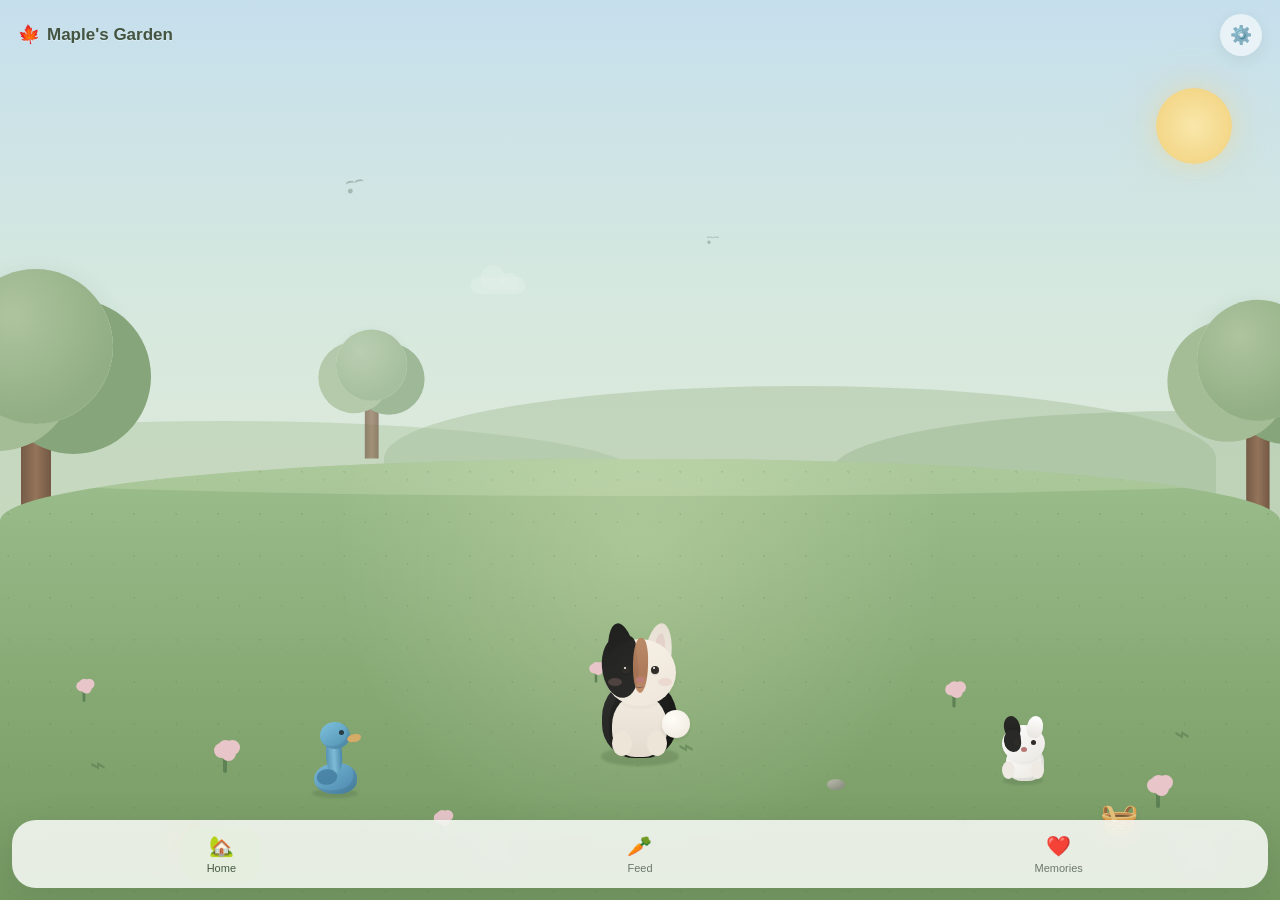
==== commit a749aef5: "Update index.html" ====
--- a/index.html
+++ b/index.html
@@ -1,748 +1,940 @@
 <!DOCTYPE html>
-
 <html lang="en">
+
 <head>
+
     <meta charset="UTF-8">
 
-```
-<meta
-    name="viewport"
-    content="width=device-width, initial-scale=1.0, viewport-fit=cover"
->
-
-<meta name="theme-color" content="#dfead7">
-
-<meta name="apple-mobile-web-app-capable" content="yes">
-<meta name="apple-mobile-web-app-status-bar-style" content="default">
-<meta name="apple-mobile-web-app-title" content="Maple's Garden">
-
-<title>Maple's Garden 🍁</title>
-
-<link rel="manifest" href="manifest.json">
-<link rel="apple-touch-icon" href="assets/icon.svg">
-<link rel="stylesheet" href="styles.css">
-```
+    <meta
+        name="viewport"
+        content="width=device-width, initial-scale=1.0, viewport-fit=cover"
+    >
+
+    <meta
+        name="theme-color"
+        content="#dfead7"
+    >
+
+    <meta
+        name="apple-mobile-web-app-capable"
+        content="yes"
+    >
+
+    <meta
+        name="apple-mobile-web-app-status-bar-style"
+        content="default"
+    >
+
+    <meta
+        name="apple-mobile-web-app-title"
+        content="Maple's Garden"
+    >
+
+    <title>Maple's Garden 🍁</title>
+
+    <link
+        rel="manifest"
+        href="manifest.json"
+    >
+
+    <link
+        rel="apple-touch-icon"
+        href="assets/icon.svg"
+    >
+
+    <link
+        rel="stylesheet"
+        href="styles.css"
+    >
 
 </head>
 
+
 <body>
 
 <div id="app">
 
-```
-<!-- TOP BAR -->
-<header class="top-bar">
-
-    <div class="app-title">
-        <span class="maple-leaf">🍁</span>
-        <span>Maple's Garden</span>
+
+    <!-- TOP BAR -->
+
+    <header class="top-bar">
+
+        <div class="app-title">
+
+            <span class="maple-leaf">🍁</span>
+
+            <span>Maple's Garden</span>
+
+        </div>
+
+
+        <button
+            id="settingsButton"
+            class="icon-button"
+            aria-label="Settings"
+        >
+            ⚙️
+        </button>
+
+    </header>
+
+
+
+    <!-- MAIN WORLD -->
+
+    <main id="world">
+
+
+        <!-- SKY -->
+
+        <div class="sky">
+
+            <div
+                id="sun"
+                class="sun"
+            ></div>
+
+            <div
+                id="moon"
+                class="moon"
+            ></div>
+
+
+            <div class="cloud cloud-one"></div>
+
+            <div class="cloud cloud-two"></div>
+
+            <div class="cloud cloud-three"></div>
+
+
+            <div class="bird bird-one">•</div>
+
+            <div class="bird bird-two">•</div>
+
+        </div>
+
+
+
+        <!-- DISTANT LANDSCAPE -->
+
+        <div class="distant-hills">
+
+            <div class="hill hill-one"></div>
+
+            <div class="hill hill-two"></div>
+
+            <div class="hill hill-three"></div>
+
+        </div>
+
+
+
+        <!-- TREES -->
+
+        <div class="trees">
+
+            <div class="tree tree-one">
+
+                <div class="tree-crown"></div>
+
+                <div class="tree-trunk"></div>
+
+            </div>
+
+
+            <div class="tree tree-two">
+
+                <div class="tree-crown"></div>
+
+                <div class="tree-trunk"></div>
+
+            </div>
+
+
+            <div class="tree tree-three">
+
+                <div class="tree-crown"></div>
+
+                <div class="tree-trunk"></div>
+
+            </div>
+
+        </div>
+
+
+
+        <!-- GARDEN -->
+
+        <div class="garden">
+
+            <div class="garden-light"></div>
+
+            <div class="grass-layer"></div>
+
+
+
+            <!-- GRASS TUFTS -->
+
+            <div class="grass-tuft tuft-one">⌁</div>
+
+            <div class="grass-tuft tuft-two">⌁</div>
+
+            <div class="grass-tuft tuft-three">⌁</div>
+
+            <div class="grass-tuft tuft-four">⌁</div>
+
+            <div class="grass-tuft tuft-five">⌁</div>
+
+
+
+            <!-- FLOWERS -->
+
+            <div class="flower flower-one">
+                <span></span>
+            </div>
+
+            <div class="flower flower-two">
+                <span></span>
+            </div>
+
+            <div class="flower flower-three">
+                <span></span>
+            </div>
+
+            <div class="flower flower-four">
+                <span></span>
+            </div>
+
+            <div class="flower flower-five">
+                <span></span>
+            </div>
+
+            <div class="flower flower-six">
+                <span></span>
+            </div>
+
+
+
+            <!-- GARDEN OBJECTS -->
+
+            <div
+                class="garden-object carrot"
+                title="Maple's carrot"
+            >
+                🥕
+            </div>
+
+
+            <div class="garden-object basket">
+                🧺
+            </div>
+
+
+            <div class="garden-stone stone-one"></div>
+
+            <div class="garden-stone stone-two"></div>
+
+            <div class="garden-stone stone-three"></div>
+
+
+
+            <!-- MEEPS' SPECIAL TOYS -->
+
+            <div
+                class="special-toy duck-toy"
+                id="duckToy"
+                aria-hidden="true"
+            >
+
+                <div class="duck-body"></div>
+
+                <div class="duck-neck"></div>
+
+                <div class="duck-head">
+
+                    <div class="duck-eye"></div>
+
+                    <div class="duck-beak"></div>
+
+                </div>
+
+                <div class="duck-wing"></div>
+
+            </div>
+
+
+
+            <div
+                class="special-toy rabbit-teddy-toy"
+                id="rabbitTeddyToy"
+                aria-hidden="true"
+            >
+
+                <div class="teddy-body"></div>
+
+                <div class="teddy-head">
+
+                    <div class="teddy-ear-black"></div>
+
+                    <div class="teddy-ear-white"></div>
+
+                    <div class="teddy-face-patch"></div>
+
+                    <div class="teddy-eye teddy-eye-left"></div>
+
+                    <div class="teddy-eye teddy-eye-right"></div>
+
+                    <div class="teddy-nose"></div>
+
+                </div>
+
+                <div class="teddy-paw teddy-paw-left"></div>
+
+                <div class="teddy-paw teddy-paw-right"></div>
+
+            </div>
+
+
+
+            <!-- MEEPS -->
+
+            <div
+                id="rabbit"
+                class="rabbit idle"
+                role="button"
+                tabindex="0"
+                aria-label="Meeps"
+            >
+
+                <div class="rabbit-shadow"></div>
+
+
+                <div class="rabbit-body">
+
+
+                    <!-- EARS -->
+
+                    <div class="ear maple-black-ear"></div>
+
+                    <div class="ear maple-light-ear"></div>
+
+
+
+                    <!-- HEAD -->
+
+                    <div class="rabbit-head">
+
+
+                        <!-- BLACK FACE PATCH -->
+
+                        <div class="maple-face-patch"></div>
+
+
+
+                        <!-- TAN FOREHEAD STRIPE -->
+
+                        <div class="maple-tan-stripe"></div>
+
+
+
+                        <!-- EYES -->
+
+                        <div class="eye eye-left">
+
+                            <span class="eye-glint"></span>
+
+                        </div>
+
+
+                        <div class="eye eye-right">
+
+                            <span class="eye-glint"></span>
+
+                        </div>
+
+
+
+                        <!-- CHEEKS -->
+
+                        <div class="cheek cheek-left"></div>
+
+                        <div class="cheek cheek-right"></div>
+
+
+
+                        <!-- NOSE -->
+
+                        <div class="nose"></div>
+
+
+
+                        <!-- MOUTH -->
+
+                        <div class="mouth"></div>
+
+                    </div>
+
+
+
+                    <!-- CHEST PATCH -->
+
+                    <div class="cream-chest"></div>
+
+
+
+                    <!-- FRONT PAWS -->
+
+                    <div class="front-paw paw-left"></div>
+
+                    <div class="front-paw paw-right"></div>
+
+
+
+                    <!-- TAIL -->
+
+                    <div class="rabbit-tail"></div>
+
+                </div>
+
+            </div>
+
+
+
+            <!-- MESSAGE -->
+
+            <div
+                id="messageBubble"
+                class="message-bubble hidden"
+            >
+
+                <span id="messageText"></span>
+
+            </div>
+
+
+
+            <!-- HEART -->
+
+            <div
+                id="heartEffect"
+                class="heart-effect hidden"
+            >
+                ❤️
+            </div>
+
+        </div>
+
+    </main>
+
+
+
+    <!-- BOTTOM NAV -->
+
+    <nav class="bottom-nav">
+
+
+        <button
+            id="homeButton"
+            class="nav-button active"
+        >
+
+            <span class="nav-icon">🏡</span>
+
+            <span>Home</span>
+
+        </button>
+
+
+        <button
+            id="feedButton"
+            class="nav-button"
+        >
+
+            <span class="nav-icon">🥕</span>
+
+            <span>Feed</span>
+
+        </button>
+
+
+        <button
+            id="memoriesButton"
+            class="nav-button"
+        >
+
+            <span class="nav-icon">❤️</span>
+
+            <span>Memories</span>
+
+        </button>
+
+    </nav>
+
+
+
+    <!-- MEMORIES SCREEN -->
+
+    <section
+        id="memoriesScreen"
+        class="overlay-screen hidden"
+    >
+
+
+        <div class="screen-header">
+
+            <button
+                id="closeMemoriesButton"
+                class="back-button"
+                aria-label="Back"
+            >
+                ←
+            </button>
+
+
+            <div>
+
+                <h2>Maple's Memories</h2>
+
+                <p class="screen-subtitle">
+                    Little moments that stay with us.
+                </p>
+
+            </div>
+
+        </div>
+
+
+
+        <div class="memory-card">
+
+
+            <div
+                class="memory-placeholder"
+                id="memoryPlaceholder"
+            >
+                🐰
+            </div>
+
+
+            <h3>
+                Keep a little piece of Maple
+            </h3>
+
+
+            <p>
+                Add favourite photos and little moments
+                with Maple here.
+            </p>
+
+
+            <label
+                for="memoryFileInput"
+                class="photo-upload-button"
+            >
+                📸 Add a Memory
+            </label>
+
+
+            <!-- CAMERA ROLL / PHOTO LIBRARY -->
+
+            <input
+                type="file"
+                id="memoryFileInput"
+                accept="image/*"
+                hidden
+            >
+
+        </div>
+
+
+
+        <!-- UPLOAD PANEL -->
+
+        <div
+            id="memoryUploadPanel"
+            class="memory-upload-panel hidden"
+        >
+
+
+            <div class="upload-preview-wrapper">
+
+                <img
+                    id="memoryPreview"
+                    class="memory-preview"
+                    alt="Memory preview"
+                >
+
+            </div>
+
+
+
+            <label class="input-label">
+
+                Caption
+
+                <input
+                    type="text"
+                    id="memoryCaption"
+                    class="memory-input"
+                    maxlength="100"
+                    placeholder="A little moment with Maple..."
+                >
+
+            </label>
+
+
+
+            <label class="input-label">
+
+                Date
+
+                <input
+                    type="date"
+                    id="memoryDate"
+                    class="memory-input"
+                >
+
+            </label>
+
+
+
+            <div class="upload-actions">
+
+
+                <button
+                    id="cancelMemoryButton"
+                    class="secondary-action-button"
+                >
+                    Cancel
+                </button>
+
+
+                <button
+                    id="saveMemoryButton"
+                    class="primary-button"
+                >
+                    Save Memory ❤️
+                </button>
+
+            </div>
+
+
+
+            <p
+                id="uploadStatus"
+                class="upload-status"
+            ></p>
+
+        </div>
+
+
+
+        <!-- MEMORY GALLERY -->
+
+        <div class="memories-section">
+
+
+            <div class="memories-section-header">
+
+                <h3>Your Memories</h3>
+
+
+                <span
+                    id="memoryCount"
+                    class="memory-count"
+                >
+                    0
+                </span>
+
+            </div>
+
+
+
+            <div
+                id="memoryGallery"
+                class="memory-gallery"
+            ></div>
+
+
+
+            <div
+                id="emptyMemories"
+                class="empty-memories"
+            >
+
+                <div class="empty-memory-icon">
+                    🐰
+                </div>
+
+
+                <h3>
+                    Your memories will live here
+                </h3>
+
+
+                <p>
+                    Add your first photo of Maple
+                    to start filling the garden.
+                </p>
+
+            </div>
+
+        </div>
+
+    </section>
+
+
+
+    <!-- PHOTO VIEWER -->
+
+    <div
+        id="photoViewer"
+        class="photo-viewer hidden"
+    >
+
+
+        <button
+            id="closePhotoViewer"
+            class="photo-viewer-close"
+            aria-label="Close photo"
+        >
+            ×
+        </button>
+
+
+        <img
+            id="viewerImage"
+            src=""
+            alt="Maple memory"
+        >
+
+
+        <div
+            id="viewerCaption"
+            class="viewer-caption"
+        ></div>
+
     </div>
 
-    <button
-        id="settingsButton"
-        class="icon-button"
-        aria-label="Settings"
-    >
-        ⚙️
-    </button>
-
-</header>
-
-
-<!-- MAIN WORLD -->
-<main id="world">
-
-    <!-- SKY -->
-    <div class="sky">
-
-        <div id="sun" class="sun"></div>
-        <div id="moon" class="moon"></div>
-
-        <div class="cloud cloud-one"></div>
-        <div class="cloud cloud-two"></div>
-        <div class="cloud cloud-three"></div>
-
-        <div class="bird bird-one">•</div>
-        <div class="bird bird-two">•</div>
+
+
+    <!-- SETTINGS -->
+
+    <section
+        id="settingsScreen"
+        class="overlay-screen hidden"
+    >
+
+
+        <div class="screen-header">
+
+
+            <button
+                id="closeSettingsButton"
+                class="back-button"
+                aria-label="Back"
+            >
+                ←
+            </button>
+
+
+            <h2>Settings</h2>
+
+        </div>
+
+
+
+        <div class="settings-content">
+
+
+            <div class="setting-card">
+
+                <div>
+
+                    <strong>
+                        Maple's visits
+                    </strong>
+
+                    <p>
+                        How often Maple interacts with you.
+                    </p>
+
+                </div>
+
+
+                <select id="visitFrequency">
+
+                    <option value="often">
+                        Often
+                    </option>
+
+                    <option
+                        value="normal"
+                        selected
+                    >
+                        Occasionally
+                    </option>
+
+                    <option value="rare">
+                        Rarely
+                    </option>
+
+                    <option value="off">
+                        Off
+                    </option>
+
+                </select>
+
+            </div>
+
+
+
+            <div class="setting-card">
+
+                <div>
+
+                    <strong>
+                        Sound
+                    </strong>
+
+                    <p>
+                        Little garden sounds.
+                    </p>
+
+                </div>
+
+
+                <label class="toggle">
+
+                    <input
+                        type="checkbox"
+                        id="soundToggle"
+                    >
+
+                    <span class="slider"></span>
+
+                </label>
+
+            </div>
+
+
+
+            <div class="setting-card">
+
+                <div>
+
+                    <strong>
+                        Maple's personality
+                    </strong>
+
+                    <p>
+                        Gentle, curious and always ready
+                        for a hop.
+                    </p>
+
+                </div>
+
+
+                <span class="setting-value">
+                    Gentle
+                </span>
+
+            </div>
+
+        </div>
+
+    </section>
+
+
+
+    <!-- FEED MODAL -->
+
+    <div
+        id="feedModal"
+        class="modal hidden"
+    >
+
+
+        <div class="modal-card">
+
+
+            <div class="modal-rabbit">
+                🐰
+            </div>
+
+
+            <h2>
+                Give Maple a snack?
+            </h2>
+
+
+            <p>
+                Choose something for Maple.
+            </p>
+
+
+
+            <div class="food-options">
+
+
+                <button
+                    class="food-button"
+                    data-food="carrot"
+                >
+
+                    🥕
+
+                    <span>
+                        Carrot
+                    </span>
+
+                </button>
+
+
+                <button
+                    class="food-button"
+                    data-food="grass"
+                >
+
+                    🌿
+
+                    <span>
+                        Grass
+                    </span>
+
+                </button>
+
+
+                <button
+                    class="food-button"
+                    data-food="apple"
+                >
+
+                    🍎
+
+                    <span>
+                        Apple
+                    </span>
+
+                </button>
+
+            </div>
+
+
+
+            <button
+                id="closeFeedButton"
+                class="secondary-button"
+            >
+                Maybe later
+            </button>
+
+        </div>
 
     </div>
 
-
-    <!-- DISTANT LANDSCAPE -->
-    <div class="distant-hills">
-
-        <div class="hill hill-one"></div>
-        <div class="hill hill-two"></div>
-        <div class="hill hill-three"></div>
-
-    </div>
-
-
-    <!-- TREES -->
-    <div class="trees">
-
-        <div class="tree tree-one">
-            <div class="tree-crown"></div>
-            <div class="tree-trunk"></div>
-        </div>
-
-        <div class="tree tree-two">
-            <div class="tree-crown"></div>
-            <div class="tree-trunk"></div>
-        </div>
-
-        <div class="tree tree-three">
-            <div class="tree-crown"></div>
-            <div class="tree-trunk"></div>
-        </div>
-
-    </div>
-
-
-    <!-- GARDEN -->
-    <div class="garden">
-
-        <div class="garden-light"></div>
-        <div class="grass-layer"></div>
-
-
-        <!-- GRASS TUFTS -->
-        <div class="grass-tuft tuft-one">⌁</div>
-        <div class="grass-tuft tuft-two">⌁</div>
-        <div class="grass-tuft tuft-three">⌁</div>
-        <div class="grass-tuft tuft-four">⌁</div>
-        <div class="grass-tuft tuft-five">⌁</div>
-
-
-        <!-- FLOWERS -->
-        <div class="flower flower-one"><span></span></div>
-        <div class="flower flower-two"><span></span></div>
-        <div class="flower flower-three"><span></span></div>
-        <div class="flower flower-four"><span></span></div>
-        <div class="flower flower-five"><span></span></div>
-        <div class="flower flower-six"><span></span></div>
-
-
-        <!-- GARDEN OBJECTS -->
-
-        <div
-            class="garden-object carrot"
-            title="Maple's carrot"
-        >
-            🥕
-        </div>
-
-        <div class="garden-object basket">
-            🧺
-        </div>
-
-        <div class="garden-stone stone-one"></div>
-        <div class="garden-stone stone-two"></div>
-        <div class="garden-stone stone-three"></div>
-
-
-        <!-- =====================================================
-             MEEPS' SPECIAL TOYS
-             Blue long-necked duck
-             White and black rabbit teddy
-             ===================================================== -->
-
-        <div
-            class="special-toy duck-toy"
-            id="duckToy"
-            aria-hidden="true"
-        >
-
-            <div class="duck-body"></div>
-
-            <div class="duck-neck"></div>
-
-            <div class="duck-head">
-
-                <div class="duck-eye"></div>
-
-                <div class="duck-beak"></div>
-
-            </div>
-
-            <div class="duck-wing"></div>
-
-        </div>
-
-
-        <div
-            class="special-toy rabbit-teddy-toy"
-            id="rabbitTeddyToy"
-            aria-hidden="true"
-        >
-
-            <div class="teddy-body"></div>
-
-            <div class="teddy-head">
-
-                <div class="teddy-ear-black"></div>
-
-                <div class="teddy-ear-white"></div>
-
-                <div class="teddy-face-patch"></div>
-
-                <div class="teddy-eye teddy-eye-left"></div>
-
-                <div class="teddy-eye teddy-eye-right"></div>
-
-                <div class="teddy-nose"></div>
-
-            </div>
-
-            <div class="teddy-paw teddy-paw-left"></div>
-
-            <div class="teddy-paw teddy-paw-right"></div>
-
-        </div>
-
-
-        <!-- =====================================================
-             MEEPS
-             ===================================================== -->
-
-        <div
-            id="rabbit"
-            class="rabbit idle"
-            role="button"
-            tabindex="0"
-            aria-label="Meeps"
-        >
-
-            <div class="rabbit-shadow"></div>
-
-            <div class="rabbit-body">
-
-                <!-- EARS -->
-                <div class="ear maple-black-ear"></div>
-                <div class="ear maple-light-ear"></div>
-
-
-                <!-- HEAD -->
-                <div class="rabbit-head">
-
-                    <!-- BLACK FACE PATCH -->
-                    <div class="maple-face-patch"></div>
-
-
-                    <!-- TAN FOREHEAD STRIPE -->
-                    <div class="maple-tan-stripe"></div>
-
-
-                    <!-- EYES -->
-                    <div class="eye eye-left">
-                        <span class="eye-glint"></span>
-                    </div>
-
-                    <div class="eye eye-right">
-                        <span class="eye-glint"></span>
-                    </div>
-
-
-                    <!-- CHEEKS -->
-                    <div class="cheek cheek-left"></div>
-                    <div class="cheek cheek-right"></div>
-
-
-                    <!-- NOSE -->
-                    <div class="nose"></div>
-
-
-                    <!-- MOUTH -->
-                    <div class="mouth"></div>
-
-                </div>
-
-
-                <!-- CHEST PATCH -->
-                <div class="cream-chest"></div>
-
-
-                <!-- FRONT PAWS -->
-                <div class="front-paw paw-left"></div>
-                <div class="front-paw paw-right"></div>
-
-
-                <!-- TAIL -->
-                <div class="rabbit-tail"></div>
-
-            </div>
-
-        </div>
-
-
-        <!-- MESSAGE -->
-        <div
-            id="messageBubble"
-            class="message-bubble hidden"
-        >
-
-            <span id="messageText"></span>
-
-        </div>
-
-
-        <!-- HEART -->
-        <div
-            id="heartEffect"
-            class="heart-effect hidden"
-        >
-            ❤️
-        </div>
-
-    </div>
-
-</main>
-
-
-<!-- BOTTOM NAV -->
-<nav class="bottom-nav">
-
-    <button
-        id="homeButton"
-        class="nav-button active"
-    >
-        <span class="nav-icon">🏡</span>
-        <span>Home</span>
-    </button>
-
-
-    <button
-        id="feedButton"
-        class="nav-button"
-    >
-        <span class="nav-icon">🥕</span>
-        <span>Feed</span>
-    </button>
-
-
-    <button
-        id="memoriesButton"
-        class="nav-button"
-    >
-        <span class="nav-icon">❤️</span>
-        <span>Memories</span>
-    </button>
-
-</nav>
-
-
-<!-- =========================================================
-     MEMORIES SCREEN
-     ========================================================= -->
-
-<section
-    id="memoriesScreen"
-    class="overlay-screen hidden"
->
-
-    <div class="screen-header">
-
-        <button
-            id="closeMemoriesButton"
-            class="back-button"
-            aria-label="Back"
-        >
-            ←
-        </button>
-
-        <div>
-
-            <h2>Maple's Memories</h2>
-
-            <p class="screen-subtitle">
-                Little moments that stay with us.
-            </p>
-
-        </div>
-
-    </div>
-
-
-    <div class="memory-card">
-
-        <div
-            class="memory-placeholder"
-            id="memoryPlaceholder"
-        >
-            🐰
-        </div>
-
-
-        <h3>Keep a little piece of Maple</h3>
-
-
-        <p>
-            Add favourite photos and little moments
-            with Maple here.
-        </p>
-
-
-        <label
-            for="memoryFileInput"
-            class="photo-upload-button"
-        >
-            📸 Add a Memory
-        </label>
-
-
-        <input
-            type="file"
-            id="memoryFileInput"
-            accept="image/*"
-            capture="environment"
-            hidden
-        >
-
-    </div>
-
-
-    <!-- UPLOAD PANEL -->
-    <div
-        id="memoryUploadPanel"
-        class="memory-upload-panel hidden"
-    >
-
-        <div class="upload-preview-wrapper">
-
-            <img
-                id="memoryPreview"
-                class="memory-preview"
-                alt="Memory preview"
-            >
-
-        </div>
-
-
-        <label class="input-label">
-
-            Caption
-
-            <input
-                type="text"
-                id="memoryCaption"
-                class="memory-input"
-                maxlength="100"
-                placeholder="A little moment with Maple..."
-            >
-
-        </label>
-
-
-        <label class="input-label">
-
-            Date
-
-            <input
-                type="date"
-                id="memoryDate"
-                class="memory-input"
-            >
-
-        </label>
-
-
-        <div class="upload-actions">
-
-            <button
-                id="cancelMemoryButton"
-                class="secondary-action-button"
-            >
-                Cancel
-            </button>
-
-
-            <button
-                id="saveMemoryButton"
-                class="primary-button"
-            >
-                Save Memory ❤️
-            </button>
-
-        </div>
-
-
-        <p
-            id="uploadStatus"
-            class="upload-status"
-        ></p>
-
-    </div>
-
-
-    <!-- MEMORY GALLERY -->
-    <div class="memories-section">
-
-        <div class="memories-section-header">
-
-            <h3>Your Memories</h3>
-
-            <span
-                id="memoryCount"
-                class="memory-count"
-            >
-                0
-            </span>
-
-        </div>
-
-
-        <div
-            id="memoryGallery"
-            class="memory-gallery"
-        ></div>
-
-
-        <div
-            id="emptyMemories"
-            class="empty-memories"
-        >
-
-            <div class="empty-memory-icon">
-                🐰
-            </div>
-
-
-            <h3>Your memories will live here</h3>
-
-
-            <p>
-                Add your first photo of Maple
-                to start filling the garden.
-            </p>
-
-        </div>
-
-    </div>
-
-</section>
-
-
-<!-- =========================================================
-     PHOTO VIEWER
-     ========================================================= -->
-
-<div
-    id="photoViewer"
-    class="photo-viewer hidden"
->
-
-    <button
-        id="closePhotoViewer"
-        class="photo-viewer-close"
-        aria-label="Close photo"
-    >
-        ×
-    </button>
-
-
-    <img
-        id="viewerImage"
-        src=""
-        alt="Maple memory"
-    >
-
-
-    <div
-        id="viewerCaption"
-        class="viewer-caption"
-    ></div>
-
 </div>
 
-
-<!-- =========================================================
-     SETTINGS
-     ========================================================= -->
-
-<section
-    id="settingsScreen"
-    class="overlay-screen hidden"
->
-
-    <div class="screen-header">
-
-        <button
-            id="closeSettingsButton"
-            class="back-button"
-            aria-label="Back"
-        >
-            ←
-        </button>
-
-
-        <h2>Settings</h2>
-
-    </div>
-
-
-    <div class="settings-content">
-
-        <div class="setting-card">
-
-            <div>
-
-                <strong>Maple's visits</strong>
-
-                <p>
-                    How often Maple interacts with you.
-                </p>
-
-            </div>
-
-
-            <select id="visitFrequency">
-
-                <option value="often">
-                    Often
-                </option>
-
-                <option
-                    value="normal"
-                    selected
-                >
-                    Occasionally
-                </option>
-
-                <option value="rare">
-                    Rarely
-                </option>
-
-                <option value="off">
-                    Off
-                </option>
-
-            </select>
-
-        </div>
-
-
-        <div class="setting-card">
-
-            <div>
-
-                <strong>Sound</strong>
-
-                <p>
-                    Little garden sounds.
-                </p>
-
-            </div>
-
-
-            <label class="toggle">
-
-                <input
-                    type="checkbox"
-                    id="soundToggle"
-                >
-
-                <span class="slider"></span>
-
-            </label>
-
-        </div>
-
-
-        <div class="setting-card">
-
-            <div>
-
-                <strong>Maple's personality</strong>
-
-                <p>
-                    Gentle, curious and always ready
-                    for a hop.
-                </p>
-
-            </div>
-
-
-            <span class="setting-value">
-                Gentle
-            </span>
-
-        </div>
-
-    </div>
-
-</section>
-
-
-<!-- =========================================================
-     FEED MODAL
-     ========================================================= -->
-
-<div
-    id="feedModal"
-    class="modal hidden"
->
-
-    <div class="modal-card">
-
-        <div class="modal-rabbit">
-            🐰
-        </div>
-
-
-        <h2>
-            Give Maple a snack?
-        </h2>
-
-
-        <p>
-            Choose something for Maple.
-        </p>
-
-
-        <div class="food-options">
-
-            <button
-                class="food-button"
-                data-food="carrot"
-            >
-                🥕
-                <span>Carrot</span>
-            </button>
-
-
-            <button
-                class="food-button"
-                data-food="grass"
-            >
-                🌿
-                <span>Grass</span>
-            </button>
-
-
-            <button
-                class="food-button"
-                data-food="apple"
-            >
-                🍎
-                <span>Apple</span>
-            </button>
-
-        </div>
-
-
-        <button
-            id="closeFeedButton"
-            class="secondary-button"
-        >
-            Maybe later
-        </button>
-
-    </div>
-
-</div>
-```
-
-</div>
 
 <script src="app.js"></script>
 
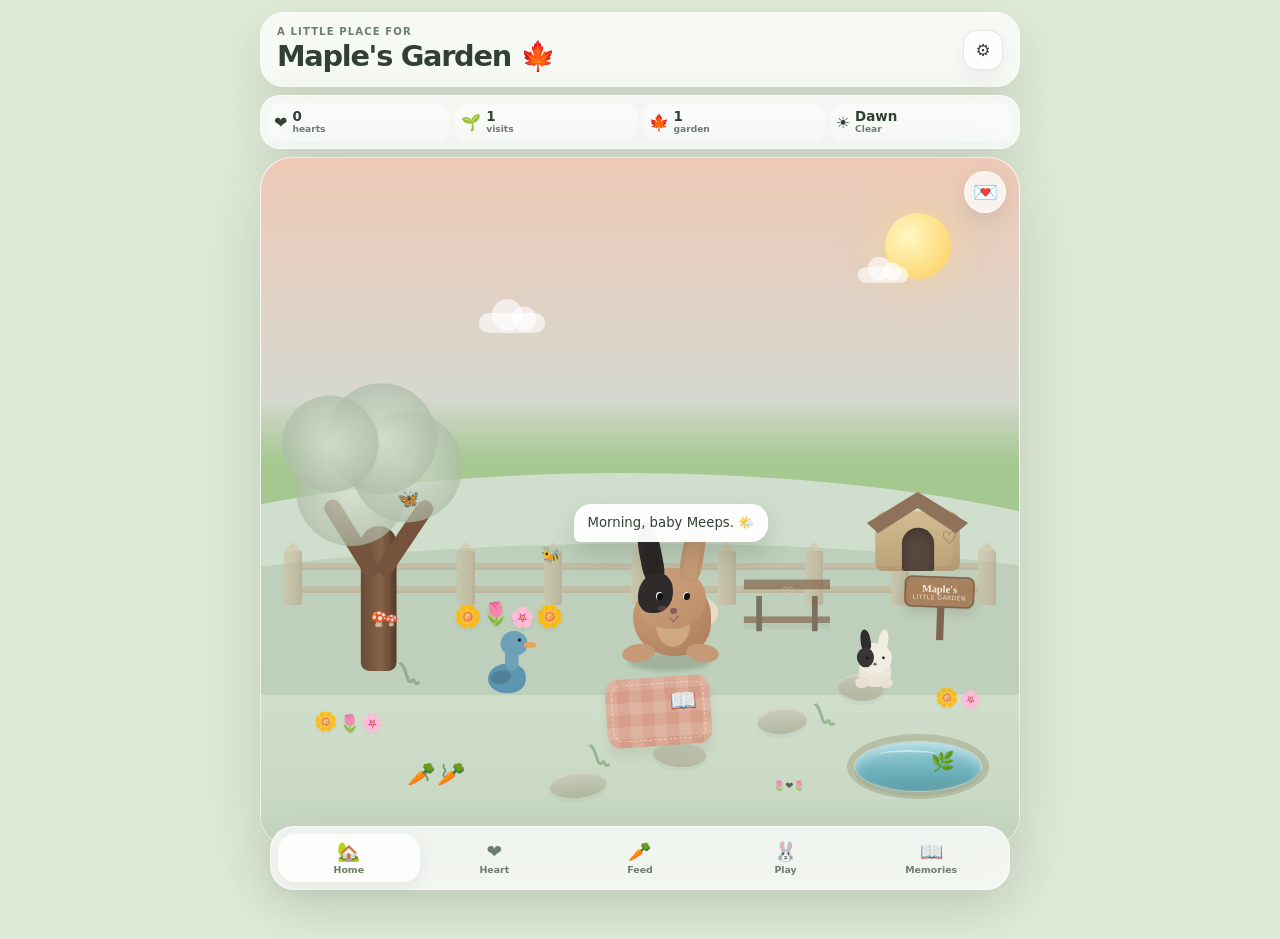
==== commit 7635dfb7: "Release Maple's Garden V3.2 Calm Enriched" ====
--- a/index.html
+++ b/index.html
@@ -1,942 +1,242 @@
-<!DOCTYPE html>
-<html lang="en">
-
-<head>
-
-    <meta charset="UTF-8">
-
-    <meta
-        name="viewport"
-        content="width=device-width, initial-scale=1.0, viewport-fit=cover"
-    >
-
-    <meta
-        name="theme-color"
-        content="#dfead7"
-    >
-
-    <meta
-        name="apple-mobile-web-app-capable"
-        content="yes"
-    >
-
-    <meta
-        name="apple-mobile-web-app-status-bar-style"
-        content="default"
-    >
-
-    <meta
-        name="apple-mobile-web-app-title"
-        content="Maple's Garden"
-    >
-
-    <title>Maple's Garden 🍁</title>
-
-    <link
-        rel="manifest"
-        href="manifest.json"
-    >
-
-    <link
-        rel="apple-touch-icon"
-        href="assets/icon.svg"
-    >
-
-    <link
-        rel="stylesheet"
-        href="styles.css"
-    >
-
-</head>
-
-
-<body>
-
-<div id="app">
-
-
-    <!-- TOP BAR -->
-
-    <header class="top-bar">
-
-        <div class="app-title">
-
-            <span class="maple-leaf">🍁</span>
-
-            <span>Maple's Garden</span>
-
-        </div>
-
-
-        <button
-            id="settingsButton"
-            class="icon-button"
-            aria-label="Settings"
-        >
-            ⚙️
-        </button>
-
-    </header>
-
-
-
-    <!-- MAIN WORLD -->
-
-    <main id="world">
-
-
-        <!-- SKY -->
-
-        <div class="sky">
-
-            <div
-                id="sun"
-                class="sun"
-            ></div>
-
-            <div
-                id="moon"
-                class="moon"
-            ></div>
-
-
-            <div class="cloud cloud-one"></div>
-
-            <div class="cloud cloud-two"></div>
-
-            <div class="cloud cloud-three"></div>
-
-
-            <div class="bird bird-one">•</div>
-
-            <div class="bird bird-two">•</div>
-
-        </div>
-
-
-
-        <!-- DISTANT LANDSCAPE -->
-
-        <div class="distant-hills">
-
-            <div class="hill hill-one"></div>
-
-            <div class="hill hill-two"></div>
-
-            <div class="hill hill-three"></div>
-
-        </div>
-
-
-
-        <!-- TREES -->
-
-        <div class="trees">
-
-            <div class="tree tree-one">
-
-                <div class="tree-crown"></div>
-
-                <div class="tree-trunk"></div>
-
-            </div>
-
-
-            <div class="tree tree-two">
-
-                <div class="tree-crown"></div>
-
-                <div class="tree-trunk"></div>
-
-            </div>
-
-
-            <div class="tree tree-three">
-
-                <div class="tree-crown"></div>
-
-                <div class="tree-trunk"></div>
-
-            </div>
-
-        </div>
-
-
-
-        <!-- GARDEN -->
-
-        <div class="garden">
-
-            <div class="garden-light"></div>
-
-            <div class="grass-layer"></div>
-
-
-
-            <!-- GRASS TUFTS -->
-
-            <div class="grass-tuft tuft-one">⌁</div>
-
-            <div class="grass-tuft tuft-two">⌁</div>
-
-            <div class="grass-tuft tuft-three">⌁</div>
-
-            <div class="grass-tuft tuft-four">⌁</div>
-
-            <div class="grass-tuft tuft-five">⌁</div>
-
-
-
-            <!-- FLOWERS -->
-
-            <div class="flower flower-one">
-                <span></span>
-            </div>
-
-            <div class="flower flower-two">
-                <span></span>
-            </div>
-
-            <div class="flower flower-three">
-                <span></span>
-            </div>
-
-            <div class="flower flower-four">
-                <span></span>
-            </div>
-
-            <div class="flower flower-five">
-                <span></span>
-            </div>
-
-            <div class="flower flower-six">
-                <span></span>
-            </div>
-
-
-
-            <!-- GARDEN OBJECTS -->
-
-            <div
-                class="garden-object carrot"
-                title="Maple's carrot"
-            >
-                🥕
-            </div>
-
-
-            <div class="garden-object basket">
-                🧺
-            </div>
-
-
-            <div class="garden-stone stone-one"></div>
-
-            <div class="garden-stone stone-two"></div>
-
-            <div class="garden-stone stone-three"></div>
-
-
-
-            <!-- MEEPS' SPECIAL TOYS -->
-
-            <div
-                class="special-toy duck-toy"
-                id="duckToy"
-                aria-hidden="true"
-            >
-
-                <div class="duck-body"></div>
-
-                <div class="duck-neck"></div>
-
-                <div class="duck-head">
-
-                    <div class="duck-eye"></div>
-
-                    <div class="duck-beak"></div>
-
-                </div>
-
-                <div class="duck-wing"></div>
-
-            </div>
-
-
-
-            <div
-                class="special-toy rabbit-teddy-toy"
-                id="rabbitTeddyToy"
-                aria-hidden="true"
-            >
-
-                <div class="teddy-body"></div>
-
-                <div class="teddy-head">
-
-                    <div class="teddy-ear-black"></div>
-
-                    <div class="teddy-ear-white"></div>
-
-                    <div class="teddy-face-patch"></div>
-
-                    <div class="teddy-eye teddy-eye-left"></div>
-
-                    <div class="teddy-eye teddy-eye-right"></div>
-
-                    <div class="teddy-nose"></div>
-
-                </div>
-
-                <div class="teddy-paw teddy-paw-left"></div>
-
-                <div class="teddy-paw teddy-paw-right"></div>
-
-            </div>
-
-
-
-            <!-- MEEPS -->
-
-            <div
-                id="rabbit"
-                class="rabbit idle"
-                role="button"
-                tabindex="0"
-                aria-label="Meeps"
-            >
-
-                <div class="rabbit-shadow"></div>
-
-
-                <div class="rabbit-body">
-
-
-                    <!-- EARS -->
-
-                    <div class="ear maple-black-ear"></div>
-
-                    <div class="ear maple-light-ear"></div>
-
-
-
-                    <!-- HEAD -->
-
-                    <div class="rabbit-head">
-
-
-                        <!-- BLACK FACE PATCH -->
-
-                        <div class="maple-face-patch"></div>
-
-
-
-                        <!-- TAN FOREHEAD STRIPE -->
-
-                        <div class="maple-tan-stripe"></div>
-
-
-
-                        <!-- EYES -->
-
-                        <div class="eye eye-left">
-
-                            <span class="eye-glint"></span>
-
-                        </div>
-
-
-                        <div class="eye eye-right">
-
-                            <span class="eye-glint"></span>
-
-                        </div>
-
-
-
-                        <!-- CHEEKS -->
-
-                        <div class="cheek cheek-left"></div>
-
-                        <div class="cheek cheek-right"></div>
-
-
-
-                        <!-- NOSE -->
-
-                        <div class="nose"></div>
-
-
-
-                        <!-- MOUTH -->
-
-                        <div class="mouth"></div>
-
-                    </div>
-
-
-
-                    <!-- CHEST PATCH -->
-
-                    <div class="cream-chest"></div>
-
-
-
-                    <!-- FRONT PAWS -->
-
-                    <div class="front-paw paw-left"></div>
-
-                    <div class="front-paw paw-right"></div>
-
-
-
-                    <!-- TAIL -->
-
-                    <div class="rabbit-tail"></div>
-
-                </div>
-
-            </div>
-
-
-
-            <!-- MESSAGE -->
-
-            <div
-                id="messageBubble"
-                class="message-bubble hidden"
-            >
-
-                <span id="messageText"></span>
-
-            </div>
-
-
-
-            <!-- HEART -->
-
-            <div
-                id="heartEffect"
-                class="heart-effect hidden"
-            >
-                ❤️
-            </div>
-
-        </div>
-
-    </main>
-
-
-
-    <!-- BOTTOM NAV -->
-
-    <nav class="bottom-nav">
-
-
-        <button
-            id="homeButton"
-            class="nav-button active"
-        >
-
-            <span class="nav-icon">🏡</span>
-
-            <span>Home</span>
-
-        </button>
-
-
-        <button
-            id="feedButton"
-            class="nav-button"
-        >
-
-            <span class="nav-icon">🥕</span>
-
-            <span>Feed</span>
-
-        </button>
-
-
-        <button
-            id="memoriesButton"
-            class="nav-button"
-        >
-
-            <span class="nav-icon">❤️</span>
-
-            <span>Memories</span>
-
-        </button>
-
-    </nav>
-
-
-
-    <!-- MEMORIES SCREEN -->
-
-    <section
-        id="memoriesScreen"
-        class="overlay-screen hidden"
-    >
-
-
-        <div class="screen-header">
-
-            <button
-                id="closeMemoriesButton"
-                class="back-button"
-                aria-label="Back"
-            >
-                ←
-            </button>
-
-
-            <div>
-
-                <h2>Maple's Memories</h2>
-
-                <p class="screen-subtitle">
-                    Little moments that stay with us.
-                </p>
-
-            </div>
-
-        </div>
-
-
-
-        <div class="memory-card">
-
-
-            <div
-                class="memory-placeholder"
-                id="memoryPlaceholder"
-            >
-                🐰
-            </div>
-
-
-            <h3>
-                Keep a little piece of Maple
-            </h3>
-
-
-            <p>
-                Add favourite photos and little moments
-                with Maple here.
-            </p>
-
-
-            <label
-                for="memoryFileInput"
-                class="photo-upload-button"
-            >
-                📸 Add a Memory
-            </label>
-
-
-            <!-- CAMERA ROLL / PHOTO LIBRARY -->
-
-            <input
-                type="file"
-                id="memoryFileInput"
-                accept="image/*"
-                hidden
-            >
-
-        </div>
-
-
-
-        <!-- UPLOAD PANEL -->
-
-        <div
-            id="memoryUploadPanel"
-            class="memory-upload-panel hidden"
-        >
-
-
-            <div class="upload-preview-wrapper">
-
-                <img
-                    id="memoryPreview"
-                    class="memory-preview"
-                    alt="Memory preview"
-                >
-
-            </div>
-
-
-
-            <label class="input-label">
-
-                Caption
-
-                <input
-                    type="text"
-                    id="memoryCaption"
-                    class="memory-input"
-                    maxlength="100"
-                    placeholder="A little moment with Maple..."
-                >
-
-            </label>
-
-
-
-            <label class="input-label">
-
-                Date
-
-                <input
-                    type="date"
-                    id="memoryDate"
-                    class="memory-input"
-                >
-
-            </label>
-
-
-
-            <div class="upload-actions">
-
-
-                <button
-                    id="cancelMemoryButton"
-                    class="secondary-action-button"
-                >
-                    Cancel
-                </button>
-
-
-                <button
-                    id="saveMemoryButton"
-                    class="primary-button"
-                >
-                    Save Memory ❤️
-                </button>
-
-            </div>
-
-
-
-            <p
-                id="uploadStatus"
-                class="upload-status"
-            ></p>
-
-        </div>
-
-
-
-        <!-- MEMORY GALLERY -->
-
-        <div class="memories-section">
-
-
-            <div class="memories-section-header">
-
-                <h3>Your Memories</h3>
-
-
-                <span
-                    id="memoryCount"
-                    class="memory-count"
-                >
-                    0
-                </span>
-
-            </div>
-
-
-
-            <div
-                id="memoryGallery"
-                class="memory-gallery"
-            ></div>
-
-
-
-            <div
-                id="emptyMemories"
-                class="empty-memories"
-            >
-
-                <div class="empty-memory-icon">
-                    🐰
-                </div>
-
-
-                <h3>
-                    Your memories will live here
-                </h3>
-
-
-                <p>
-                    Add your first photo of Maple
-                    to start filling the garden.
-                </p>
-
-            </div>
-
-        </div>
-
-    </section>
-
-
-
-    <!-- PHOTO VIEWER -->
-
-    <div
-        id="photoViewer"
-        class="photo-viewer hidden"
-    >
-
-
-        <button
-            id="closePhotoViewer"
-            class="photo-viewer-close"
-            aria-label="Close photo"
-        >
-            ×
-        </button>
-
-
-        <img
-            id="viewerImage"
-            src=""
-            alt="Maple memory"
-        >
-
-
-        <div
-            id="viewerCaption"
-            class="viewer-caption"
-        ></div>
-
-    </div>
-
-
-
-    <!-- SETTINGS -->
-
-    <section
-        id="settingsScreen"
-        class="overlay-screen hidden"
-    >
-
-
-        <div class="screen-header">
-
-
-            <button
-                id="closeSettingsButton"
-                class="back-button"
-                aria-label="Back"
-            >
-                ←
-            </button>
-
-
-            <h2>Settings</h2>
-
-        </div>
-
-
-
-        <div class="settings-content">
-
-
-            <div class="setting-card">
-
-                <div>
-
-                    <strong>
-                        Maple's visits
-                    </strong>
-
-                    <p>
-                        How often Maple interacts with you.
-                    </p>
-
-                </div>
-
-
-                <select id="visitFrequency">
-
-                    <option value="often">
-                        Often
-                    </option>
-
-                    <option
-                        value="normal"
-                        selected
-                    >
-                        Occasionally
-                    </option>
-
-                    <option value="rare">
-                        Rarely
-                    </option>
-
-                    <option value="off">
-                        Off
-                    </option>
-
-                </select>
-
-            </div>
-
-
-
-            <div class="setting-card">
-
-                <div>
-
-                    <strong>
-                        Sound
-                    </strong>
-
-                    <p>
-                        Little garden sounds.
-                    </p>
-
-                </div>
-
-
-                <label class="toggle">
-
-                    <input
-                        type="checkbox"
-                        id="soundToggle"
-                    >
-
-                    <span class="slider"></span>
-
-                </label>
-
-            </div>
-
-
-
-            <div class="setting-card">
-
-                <div>
-
-                    <strong>
-                        Maple's personality
-                    </strong>
-
-                    <p>
-                        Gentle, curious and always ready
-                        for a hop.
-                    </p>
-
-                </div>
-
-
-                <span class="setting-value">
-                    Gentle
-                </span>
-
-            </div>
-
-        </div>
-
-    </section>
-
-
-
-    <!-- FEED MODAL -->
-
-    <div
-        id="feedModal"
-        class="modal hidden"
-    >
-
-
-        <div class="modal-card">
-
-
-            <div class="modal-rabbit">
-                🐰
-            </div>
-
-
-            <h2>
-                Give Maple a snack?
-            </h2>
-
-
-            <p>
-                Choose something for Maple.
-            </p>
-
-
-
-            <div class="food-options">
-
-
-                <button
-                    class="food-button"
-                    data-food="carrot"
-                >
-
-                    🥕
-
-                    <span>
-                        Carrot
-                    </span>
-
-                </button>
-
-
-                <button
-                    class="food-button"
-                    data-food="grass"
-                >
-
-                    🌿
-
-                    <span>
-                        Grass
-                    </span>
-
-                </button>
-
-
-                <button
-                    class="food-button"
-                    data-food="apple"
-                >
-
-                    🍎
-
-                    <span>
-                        Apple
-                    </span>
-
-                </button>
-
-            </div>
-
-
-
-            <button
-                id="closeFeedButton"
-                class="secondary-button"
-            >
-                Maybe later
-            </button>
-
-        </div>
-
-    </div>
-
-</div>
-
-
-<script src="app.js"></script>
-
-</body>
-</html>
+<!DOCTYPE html>
+<html lang="en">
+<head>
+  <meta charset="UTF-8" />
+  <meta name="viewport" content="width=device-width, initial-scale=1, viewport-fit=cover" />
+  <meta name="theme-color" content="#dfead7" />
+  <meta name="apple-mobile-web-app-capable" content="yes" />
+  <meta name="apple-mobile-web-app-status-bar-style" content="black-translucent" />
+  <meta name="apple-mobile-web-app-title" content="Maple's Garden" />
+  <meta name="description" content="A little living garden for Maple — Meeps." />
+  <title>Maple's Garden 🍁</title>
+  <link rel="manifest" href="manifest.json" />
+  <link rel="apple-touch-icon" href="assets/apple-touch-icon.png" />
+  <link rel="icon" href="assets/icon.svg" type="image/svg+xml" />
+  <link rel="stylesheet" href="styles.css" />
+</head>
+<body>
+  <div id="app" class="app-shell">
+    <header class="topbar glass-card">
+      <div>
+        <p class="eyebrow">A little place for</p>
+        <h1>Maple's Garden <span aria-hidden="true">🍁</span></h1>
+      </div>
+      <button id="settingsButton" class="icon-button" type="button" aria-label="Open settings">⚙️</button>
+    </header>
+
+    <section class="status-strip glass-card" aria-label="Garden status">
+      <div class="status-pill"><span aria-hidden="true">❤️</span><strong id="heartCount">0</strong><small>hearts</small></div>
+      <div class="status-pill"><span aria-hidden="true">🌱</span><strong id="visitCount">0</strong><small>visits</small></div>
+      <div class="status-pill"><span aria-hidden="true">🍁</span><strong id="gardenLevel">1</strong><small>garden</small></div>
+      <div class="status-pill status-wide"><span id="weatherIcon" aria-hidden="true">☀️</span><strong id="timeLabel">Day</strong><small id="weatherLabel">Clear</small></div>
+    </section>
+
+    <main class="garden-wrap">
+      <section id="garden" class="garden season-autumn time-day weather-clear" aria-label="Maple's living garden" data-level="1">
+        <div class="sky-layer" aria-hidden="true">
+          <div class="sun"></div>
+          <div class="moon"></div>
+          <div class="stars"></div>
+          <div class="cloud cloud-one"></div>
+          <div class="cloud cloud-two"></div>
+          <div class="cloud cloud-three"></div>
+          <div class="bird bird-one">⌁</div>
+          <div class="bird bird-two">⌁</div>
+          <div class="rain-layer" id="rainLayer"></div>
+          <div class="snow-layer" id="snowLayer"></div>
+          <div class="fireflies" id="fireflies"></div>
+          <div class="rare-event" id="rareEvent" aria-hidden="true"></div>
+        </div>
+
+        <div class="hills" aria-hidden="true">
+          <div class="hill hill-back"></div>
+          <div class="hill hill-front"></div>
+        </div>
+
+        <div class="back-fence" aria-hidden="true">
+          <span></span><span></span><span></span><span></span><span></span><span></span><span></span><span></span><span></span>
+        </div>
+
+        <div class="garden-sign" aria-hidden="true"><span>Maple's</span><small>little garden</small></div>
+
+        <div id="mapleTree" class="maple-tree" aria-label="Memory maple tree">
+          <div class="tree-trunk"></div>
+          <div class="tree-canopy canopy-one"></div>
+          <div class="tree-canopy canopy-two"></div>
+          <div class="tree-canopy canopy-three"></div>
+          <div class="tree-canopy canopy-four"></div>
+          <div class="tree-sparkle level-extra level-2">✦</div>
+          <div id="memoryLeaves" class="memory-leaves"></div>
+          <button id="treeButton" class="tree-hitbox" type="button" aria-label="Open Maple's memory tree"></button>
+        </div>
+
+        <button id="hideawaySpot" class="scene-spot hideaway" type="button" aria-label="Visit Meeps' hideaway">
+          <span class="hideaway-roof"></span>
+          <span class="hideaway-house"></span>
+          <span class="hideaway-door"></span>
+          <span class="hideaway-heart">♡</span>
+          <span class="spot-label">Hideaway</span>
+        </button>
+
+        <div class="stone-path" aria-hidden="true">
+          <span class="path-stone p1"></span><span class="path-stone p2"></span><span class="path-stone p3"></span><span class="path-stone p4"></span>
+        </div>
+
+        <button id="flowerSpot" class="scene-spot flower-meadow" type="button" aria-label="Sniff the flowers with Meeps">
+          <span class="flower-bunch"><i>🌼</i><i>🌷</i><i>🌸</i><i>🌼</i></span>
+          <span class="spot-label">Flowers</span>
+        </button>
+
+        <div class="wildflower-cluster wildflowers-left" aria-hidden="true">
+          <span>🌼</span><span>🌷</span><span>🌸</span>
+        </div>
+        <div class="wildflower-cluster wildflowers-pond" aria-hidden="true">
+          <span>🌼</span><span>🌸</span>
+        </div>
+
+        <div class="grass-clump g1" aria-hidden="true">〽</div><div class="grass-clump g2" aria-hidden="true">〽</div><div class="grass-clump g3" aria-hidden="true">〽</div>
+        <div class="mushrooms" aria-hidden="true"><span>🍄</span><span>🍄</span></div>
+        <div class="bee bee-one" aria-hidden="true">🐝</div>
+        <div class="butterfly-friend" aria-hidden="true">🦋</div>
+
+        <button id="pondSpot" class="scene-spot tiny-pond" type="button" aria-label="Visit the pond with Meeps">
+          <span class="pond-shine"></span><span class="water-lily">🌿</span><span class="pond-flower level-extra level-4">🪷</span><span class="spot-label">Pond</span>
+        </button>
+
+        <div class="garden-bench" aria-hidden="true"><span class="bench-heart">♡</span></div>
+        <div class="lantern lantern-left level-extra level-3" aria-hidden="true">✦</div>
+        <div class="lantern lantern-right level-extra level-3" aria-hidden="true">✦</div>
+        <div class="wind-chime level-extra level-5" aria-hidden="true">⋮♪⋮</div>
+
+        <button id="blanketSpot" class="scene-spot picnic-blanket" type="button" aria-label="Relax on the blanket with Meeps">
+          <span class="blanket-pattern"></span><span class="blanket-book">📖</span><span class="spot-label">Blanket</span>
+        </button>
+
+        <button id="carrotSpot" class="scene-spot carrot-patch" type="button" aria-label="Visit the carrot patch with Meeps">
+          <span>🥕</span><span>🥕</span><span class="carrot-greens">⌇⌇</span><span class="spot-label">Carrots</span>
+        </button>
+
+        <button class="special-toy duck-toy" id="duckToy" type="button" aria-label="Play with Meeps' blue duck toy">
+          <span class="duck-body"></span><span class="duck-neck"></span><span class="duck-head"><span class="duck-eye"></span><span class="duck-beak"></span></span><span class="duck-wing"></span><span class="spot-label">Duck</span>
+        </button>
+
+        <button class="special-toy rabbit-teddy-toy" id="rabbitTeddyToy" type="button" aria-label="Play with Meeps' little rabbit teddy">
+          <span class="teddy-body"></span><span class="teddy-head"><span class="teddy-ear-black"></span><span class="teddy-ear-white"></span><span class="teddy-face-patch"></span><span class="teddy-eye teddy-eye-left"></span><span class="teddy-eye teddy-eye-right"></span><span class="teddy-nose"></span></span><span class="teddy-paw teddy-paw-left"></span><span class="teddy-paw teddy-paw-right"></span><span class="spot-label">Teddy</span>
+        </button>
+
+        <div class="level-extra level-4 frog-friend" aria-hidden="true">🐸</div>
+        <div class="level-extra level-6 heart-flowers" aria-hidden="true">🌷❤️🌷</div>
+
+        <div id="messageBubble" class="message-bubble hidden" role="status" aria-live="polite"><span id="messageText">Hello baby Meeps &lt;3</span></div>
+        <div id="heartEffect" class="heart-effect hidden" aria-hidden="true">❤️</div>
+        <div id="particleLayer" class="particle-layer" aria-hidden="true"></div>
+
+        <button id="rabbit" class="rabbit idle" type="button" aria-label="Pet Meeps">
+          <span class="rabbit-shadow"></span>
+          <span class="rabbit-body"></span>
+          <span class="rabbit-chest"></span>
+          <span class="rabbit-head">
+            <span class="rabbit-ear rabbit-ear-left"></span><span class="rabbit-ear rabbit-ear-right"></span>
+            <span class="rabbit-face-patch"></span><span class="rabbit-eye rabbit-eye-left"></span><span class="rabbit-eye rabbit-eye-right"></span>
+            <span class="rabbit-nose"></span><span class="rabbit-mouth"></span>
+          </span>
+          <span class="rabbit-foot rabbit-foot-left"></span><span class="rabbit-foot rabbit-foot-right"></span><span class="rabbit-tail"></span>
+          <span class="rabbit-cheek"></span>
+        </button>
+
+        <div id="ambientNote" class="ambient-note hidden" role="status"></div>
+        <button id="noteButton" class="little-note-button" type="button" aria-label="Read a little note from Meeps"><span>💌</span></button>
+      </section>
+    </main>
+
+    <nav class="bottom-nav glass-card" aria-label="Garden actions">
+      <button id="homeButton" class="nav-button active" type="button"><span>🏡</span><small>Home</small></button>
+      <button id="heartButton" class="nav-button" type="button"><span>❤️</span><small>Heart</small></button>
+      <button id="feedButton" class="nav-button" type="button"><span>🥕</span><small>Feed</small></button>
+      <button id="playButton" class="nav-button" type="button"><span>🐰</span><small>Play</small></button>
+      <button id="memoriesButton" class="nav-button" type="button"><span>📖</span><small>Memories</small></button>
+    </nav>
+  </div>
+
+  <div id="feedModal" class="modal hidden" role="dialog" aria-modal="true" aria-labelledby="feedTitle">
+    <div class="modal-card">
+      <button id="closeFeedButton" class="close-button" type="button" aria-label="Close">×</button>
+      <p class="eyebrow">A little treat</p><h2 id="feedTitle">What should Meeps have?</h2>
+      <div class="food-grid">
+        <button class="food-button" type="button" data-food="carrot"><span>🥕</span><strong>Carrot</strong><small>Crunchy favourite</small></button>
+        <button class="food-button" type="button" data-food="grass"><span>🌿</span><strong>Fresh grass</strong><small>Garden snack</small></button>
+        <button class="food-button" type="button" data-food="apple"><span>🍎</span><strong>Apple</strong><small>Just a tiny piece</small></button>
+      </div>
+    </div>
+  </div>
+
+  <div id="playModal" class="modal hidden" role="dialog" aria-modal="true" aria-labelledby="playTitle">
+    <div class="modal-card">
+      <button id="closePlayButton" class="close-button" type="button" aria-label="Close">×</button>
+      <p class="eyebrow">Spend a minute together</p><h2 id="playTitle">What should Meeps do?</h2>
+      <div class="play-grid">
+        <button class="play-choice" type="button" data-play="duck"><span>🦆</span><strong>Find her duck</strong><small>Go give it a nose boop</small></button>
+        <button class="play-choice" type="button" data-play="teddy"><span>🧸</span><strong>Find her teddy</strong><small>Sit beside her little friend</small></button>
+        <button class="play-choice" type="button" data-play="zoomies"><span>💨</span><strong>Zoomies</strong><small>A lap of the garden</small></button>
+        <button class="play-choice" type="button" data-play="explore"><span>🌸</span><strong>Explore</strong><small>Let Meeps choose somewhere</small></button>
+      </div>
+    </div>
+  </div>
+
+  <div id="noteModal" class="modal hidden" role="dialog" aria-modal="true" aria-labelledby="noteTitle">
+    <div class="modal-card note-card">
+      <button id="closeNoteButton" class="close-button" type="button" aria-label="Close">×</button>
+      <div class="note-heart">🍁</div><p class="eyebrow">A little note</p><h2 id="noteTitle">From Meeps' garden</h2>
+      <p id="noteText" class="note-copy"></p>
+      <button id="anotherNoteButton" class="primary-button" type="button">Another little note</button>
+    </div>
+  </div>
+
+  <section id="memoriesScreen" class="screen-overlay hidden" aria-labelledby="memoriesTitle">
+    <div class="screen-header">
+      <div><p class="eyebrow">Her little story</p><h2 id="memoriesTitle">Meeps' Memory Book</h2></div>
+      <button id="closeMemoriesButton" class="close-button" type="button" aria-label="Close memories">×</button>
+    </div>
+    <div class="memory-hero glass-card">
+      <div><strong id="memoryCount">0</strong><span>memories saved</span></div>
+      <button id="addMemoryButton" class="primary-button" type="button">+ Add a memory</button>
+      <input id="memoryFileInput" type="file" accept="image/*" hidden />
+    </div>
+    <div id="memoryUploadPanel" class="memory-upload-panel glass-card hidden">
+      <img id="memoryPreview" alt="Selected memory preview" />
+      <label>Little note<input id="memoryCaption" type="text" maxlength="160" placeholder="What do you want to remember?" /></label>
+      <label>Date<input id="memoryDate" type="date" /></label>
+      <div class="button-row"><button id="cancelMemoryButton" class="secondary-button" type="button">Cancel</button><button id="saveMemoryButton" class="primary-button" type="button">Save memory</button></div>
+      <p id="uploadStatus" class="status-text" role="status"></p>
+    </div>
+    <div id="emptyMemories" class="empty-state glass-card"><div class="empty-icon">🍁</div><h3>The first leaf is waiting.</h3><p>Add a photo and it will become part of Meeps' memory tree.</p></div>
+    <div id="memoryGallery" class="memory-gallery"></div>
+  </section>
+
+  <section id="settingsScreen" class="screen-overlay hidden" aria-labelledby="settingsTitle">
+    <div class="screen-header">
+      <div><p class="eyebrow">Make it hers</p><h2 id="settingsTitle">Garden settings</h2></div>
+      <button id="closeSettingsButton" class="close-button" type="button" aria-label="Close settings">×</button>
+    </div>
+    <div class="settings-card glass-card">
+      <label class="setting-row"><span><strong>Meeps wandering</strong><small>How often she potters around by herself</small></span><select id="visitFrequency"><option value="often">Often</option><option value="normal">Normal</option><option value="rare">Rarely</option><option value="off">Stay nearby</option></select></label>
+      <label class="setting-row"><span><strong>Soft sounds</strong><small>Tiny chimes for interactions</small></span><input id="soundToggle" type="checkbox" /></label>
+      <label class="setting-row"><span><strong>Weather & ambience</strong><small>Rain, snow, fireflies and garden life</small></span><input id="weatherToggle" type="checkbox" checked /></label>
+      <label class="setting-row"><span><strong>Little surprises</strong><small>Butterflies, rainbows and special moments</small></span><input id="surpriseToggle" type="checkbox" checked /></label>
+      <label class="setting-row"><span><strong>Reduced motion</strong><small>Keep the garden calmer</small></span><input id="motionToggle" type="checkbox" /></label>
+    </div>
+    <div class="settings-card glass-card garden-progress-card">
+      <p class="eyebrow">The garden remembers</p><h3>Garden level <span id="settingsGardenLevel">1</span></h3>
+      <div class="progress-track"><div id="progressFill" class="progress-fill"></div></div><p id="progressText">The garden is already full of life. Visits add extra little surprises.</p>
+    </div>
+    <div class="settings-card glass-card"><p class="soft-copy">Maple's Garden keeps its counters, settings and memories on this device. Photos are compressed before being saved locally and are not uploaded anywhere by the app.</p></div>
+  </section>
+
+  <div id="photoViewer" class="photo-viewer hidden" role="dialog" aria-modal="true" aria-label="Memory photo">
+    <button id="closePhotoViewer" class="close-button viewer-close" type="button" aria-label="Close photo">×</button>
+    <img id="viewerImage" alt="Memory of Maple" /><div class="viewer-copy"><p id="viewerDate"></p><p id="viewerCaption"></p></div>
+  </div>
+
+  <script src="app.js"></script>
+</body>
+</html>
--- a/styles.css
+++ b/styles.css
@@ -1,2862 +1,321 @@
-/* =========================================================
-   MAPLE'S GARDEN
-   Visual Style v2 — Clean CSS
-   ========================================================= */
-
-* {
-    box-sizing: border-box;
-    margin: 0;
-    padding: 0;
-}
-
-html,
-body {
-    width: 100%;
-    height: 100%;
-    overflow: hidden;
-}
-
-body {
-    font-family:
-        -apple-system,
-        BlinkMacSystemFont,
-        "Segoe UI",
-        sans-serif;
-
-    background: #dfead7;
-    color: #344234;
-    -webkit-font-smoothing: antialiased;
-    user-select: none;
-}
-
-/* =========================================================
-   APP
-   ========================================================= */
-
-#app {
-    position: relative;
-    width: 100%;
-    height: 100%;
-    overflow: hidden;
-    background: #dfead7;
-}
-
-/* =========================================================
-   TOP BAR
-   ========================================================= */
-
-.top-bar {
-    position: absolute;
-    top: 0;
-    left: 0;
-    width: 100%;
-    height: 70px;
-
-    padding:
-        env(safe-area-inset-top)
-        18px
-        0
-        18px;
-
-    display: flex;
-    align-items: center;
-    justify-content: space-between;
-
-    z-index: 100;
-}
-
-.app-title {
-    display: flex;
-    align-items: center;
-    gap: 7px;
-
-    font-size: 17px;
-    font-weight: 600;
-    color: #435441;
-
-    text-shadow:
-        0 1px 1px rgba(255, 255, 255, 0.4);
-}
-
-.maple-leaf {
-    display: inline-block;
-    font-size: 18px;
-    transform: rotate(-8deg);
-}
-
-.icon-button {
-    width: 42px;
-    height: 42px;
-
-    border: none;
-    border-radius: 50%;
-    background: rgba(255, 255, 255, 0.58);
-
-    font-size: 18px;
-    cursor: pointer;
-
-    backdrop-filter: blur(10px);
-
-    box-shadow:
-        0 4px 15px rgba(50, 70, 50, 0.08);
-}
-
-/* =========================================================
-   WORLD
-   ========================================================= */
-
-#world {
-    position: absolute;
-    inset: 0;
-    overflow: hidden;
-}
-
-/* =========================================================
-   SKY
-   ========================================================= */
-
-.sky {
-    position: absolute;
-    inset: 0;
-    height: 66%;
-
-    background:
-        linear-gradient(
-            to bottom,
-            #c6dfed 0%,
-            #d5e8df 48%,
-            #e2ead7 100%
-        );
-
-    transition: background 2s ease;
-}
-
-/* =========================================================
-   SUN
-   ========================================================= */
-
-.sun {
-    position: absolute;
-
-    width: 76px;
-    height: 76px;
-    border-radius: 50%;
-
-    background:
-        radial-gradient(
-            circle,
-            #f9e7aa 0%,
-            #f4d88b 65%,
-            #efce78 100%
-        );
-
-    top: 88px;
-    right: 48px;
-
-    box-shadow:
-        0 0 25px rgba(244, 216, 139, 0.45),
-        0 0 60px rgba(244, 216, 139, 0.2);
-}
-
-/* =========================================================
-   MOON
-   ========================================================= */
-
-.moon {
-    position: absolute;
-
-    width: 58px;
-    height: 58px;
-    border-radius: 50%;
-
-    background: #f7f2d9;
-
-    top: 92px;
-    right: 58px;
-
-    opacity: 0;
-    transition: opacity 1s ease;
-
-    box-shadow:
-        0 0 25px rgba(245, 241, 217, 0.3);
-}
-
-.moon::after {
-    content: "";
-
-    position: absolute;
-    width: 58px;
-    height: 58px;
-    border-radius: 50%;
-
-    background: #314754;
-
-    left: 18px;
-    top: -7px;
-}
-
-/* =========================================================
-   CLOUDS
-   ========================================================= */
-
-.cloud {
-    position: absolute;
-
-    width: 100px;
-    height: 31px;
-    border-radius: 30px;
-
-    background: rgba(255, 255, 255, 0.42);
-    filter: blur(0.2px);
-}
-
-.cloud::before,
-.cloud::after {
-    content: "";
-
-    position: absolute;
-
-    background: rgba(255, 255, 255, 0.42);
-    border-radius: 50%;
-}
-
-.cloud::before {
-    width: 45px;
-    height: 45px;
-
-    left: 18px;
-    bottom: 7px;
-}
-
-.cloud::after {
-    width: 34px;
-    height: 34px;
-
-    right: 12px;
-    bottom: 5px;
-}
-
-.cloud-one {
-    top: 128px;
-    left: -100px;
-
-    animation:
-        cloudMove
-        38s
-        linear
-        infinite;
-}
-
-.cloud-two {
-    top: 205px;
-    right: -120px;
-
-    transform: scale(0.72);
-
-    animation:
-        cloudMoveReverse
-        48s
-        linear
-        infinite;
-}
-
-.cloud-three {
-    top: 270px;
-    left: 35%;
-
-    transform: scale(0.55);
-    opacity: 0.35;
-
-    animation:
-        cloudFloat
-        30s
-        ease-in-out
-        infinite;
-}
-
-@keyframes cloudMove {
-    from {
-        transform: translateX(-100px);
-    }
-
-    to {
-        transform: translateX(520px);
-    }
-}
-
-@keyframes cloudMoveReverse {
-    from {
-        transform: translateX(100px);
-    }
-
-    to {
-        transform: translateX(-520px);
-    }
-}
-
-@keyframes cloudFloat {
-    0%,
-    100% {
-        transform:
-            translateX(-15px)
-            scale(0.55);
-    }
-
-    50% {
-        transform:
-            translateX(15px)
-            scale(0.55);
-    }
-}
-
-/* =========================================================
-   BIRDS
-   ========================================================= */
-
-.bird {
-    position: absolute;
-
-    width: 18px;
-    height: 8px;
-
-    color: #718478;
-    font-size: 18px;
-    opacity: 0.45;
-
-    transform: rotate(-10deg);
-}
-
-.bird::before,
-.bird::after {
-    content: "";
-
-    position: absolute;
-
-    width: 9px;
-    height: 5px;
-
-    border-top:
-        2px solid #718478;
-
-    border-radius: 50%;
-}
-
-.bird::before {
-    left: 0;
-}
-
-.bird::after {
-    right: 0;
-}
-
-.bird-one {
-    top: 180px;
-    left: 27%;
-
-    animation:
-        birdFly
-        18s
-        linear
-        infinite;
-}
-
-.bird-two {
-    top: 235px;
-    left: 55%;
-
-    transform: scale(0.7);
-
-    animation:
-        birdFly
-        23s
-        linear
-        infinite;
-}
-
-@keyframes birdFly {
-    from {
-        transform:
-            translateX(-50px)
-            translateY(0);
-    }
-
-    50% {
-        transform:
-            translateX(70px)
-            translateY(-8px);
-    }
-
-    to {
-        transform:
-            translateX(180px)
-            translateY(0);
-    }
-}
-
-/* =========================================================
-   DISTANT HILLS
-   ========================================================= */
-
-.distant-hills {
-    position: absolute;
-
-    left: 0;
-    right: 0;
-    top: 34%;
-    height: 25%;
-
-    z-index: 2;
-    pointer-events: none;
-}
-
-.hill {
-    position: absolute;
-
-    bottom: 0;
-
-    border-radius: 50% 50% 0 0;
-    opacity: 0.45;
-}
-
-.hill-one {
-    left: -15%;
-
-    width: 65%;
-    height: 110px;
-
-    background: #a9c39d;
-}
-
-.hill-two {
-    left: 30%;
-
-    width: 65%;
-    height: 145px;
-
-    background: #a2bd97;
-}
-
-.hill-three {
-    right: -20%;
-
-    width: 55%;
-    height: 120px;
-
-    background: #97b58c;
-}
-
-/* =========================================================
-   TREES
-   ========================================================= */
-
-.trees {
-    position: absolute;
-
-    top: 19%;
-    left: 0;
-    width: 100%;
-    height: 42%;
-
-    z-index: 4;
-    pointer-events: none;
-}
-
-.tree {
-    position: absolute;
-    bottom: 0;
-}
-
-.tree-one {
-    left: -42px;
-}
-
-.tree-two {
-    right: -55px;
-
-    transform: scale(0.78);
-}
-
-.tree-three {
-    left: 23%;
-    bottom: 15px;
-
-    transform: scale(0.46);
-    opacity: 0.7;
-}
-
-.tree-trunk {
-    width: 30px;
-    height: 125px;
-
-    background:
-        linear-gradient(
-            to right,
-            #755b47,
-            #94745a,
-            #735844
-        );
-
-    margin: auto;
-
-    border-radius:
-        10px
-        10px
-        0
-        0;
-}
-
-.tree-crown {
-    position: relative;
-
-    width: 155px;
-    height: 155px;
-
-    background:
-        radial-gradient(
-            circle at 35% 30%,
-            #aec49f,
-            #91ae84 70%
-        );
-
-    border-radius: 50%;
-
-    box-shadow:
-        -38px 27px 0 #a5bd96,
-        38px 30px 0 #86a57b,
-        0 5px 25px rgba(50, 80, 50, 0.1);
-}
-
-/* =========================================================
-   GARDEN
-   ========================================================= */
-
-.garden {
-    position: absolute;
-
-    left: 0;
-    right: 0;
-    bottom: 0;
-    height: 49%;
-
-    overflow: hidden;
-
-    background:
-        linear-gradient(
-            to bottom,
-            #9cbd8d 0%,
-            #88ab76 48%,
-            #759862 100%
-        );
-
-    border-radius:
-        48%
-        48%
-        0
-        0 /
-        14%
-        14%
-        0
-        0;
-
-    z-index: 10;
-}
-
-.garden::before {
-    content: "";
-
-    position: absolute;
-
-    left: -10%;
-    right: -10%;
-    top: -18px;
-    height: 55px;
-
-    border-radius: 50%;
-
-    background:
-        rgba(189, 214, 170, 0.45);
-}
-
-.garden-light {
-    position: absolute;
-    inset: 0;
-
-    background:
-        radial-gradient(
-            circle at 50% 20%,
-            rgba(255, 255, 220, 0.22),
-            transparent 42%
-        );
-
-    pointer-events: none;
-}
-
-.grass-layer {
-    position: absolute;
-    inset: 0;
-
-    opacity: 0.18;
-
-    background-image:
-        radial-gradient(
-            circle at 20% 30%,
-            #4f7348 1px,
-            transparent 1px
-        ),
-        radial-gradient(
-            circle at 70% 50%,
-            #4f7348 1px,
-            transparent 1px
-        );
-
-    background-size:
-        42px 42px;
-}
-
-/* =========================================================
-   GRASS TUFTS
-   ========================================================= */
-
-.grass-tuft {
-    position: absolute;
-
-    color: #55794e;
-    font-size: 27px;
-    opacity: 0.55;
-
-    z-index: 4;
-}
-
-.tuft-one {
-    left: 7%;
-    bottom: 27%;
-}
-
-.tuft-two {
-    left: 28%;
-    bottom: 12%;
-}
-
-.tuft-three {
-    left: 53%;
-    bottom: 31%;
-}
-
-.tuft-four {
-    right: 24%;
-    bottom: 14%;
-}
-
-.tuft-five {
-    right: 7%;
-    bottom: 34%;
-}
-
-/* =========================================================
-   FLOWERS
-   ========================================================= */
-
-.flower {
-    position: absolute;
-
-    width: 14px;
-    height: 32px;
-
-    z-index: 5;
-}
-
-.flower::before {
-    content: "";
-
-    position: absolute;
-
-    width: 4px;
-    height: 25px;
-
-    background: #5d8255;
-
-    left: 5px;
-    top: 8px;
-
-    border-radius: 5px;
-}
-
-.flower span {
-    position: absolute;
-
-    width: 15px;
-    height: 15px;
-
-    border-radius: 50%;
-
-    background: #e7c5c9;
-
-    top: 0;
-
-    box-shadow:
-        7px 0 0 #e7c5c9,
-        3px 6px 0 #e7c5c9,
-        -4px 3px 0 #e7c5c9;
-}
-
-.flower-one {
-    left: 17%;
-    bottom: 29%;
-}
-
-.flower-two {
-    left: 74%;
-    bottom: 43%;
-
-    transform: scale(0.8);
-}
-
-.flower-three {
-    left: 34%;
-    bottom: 14%;
-
-    transform: scale(0.75);
-}
-
-.flower-four {
-    right: 9%;
-    bottom: 21%;
-}
-
-.flower-five {
-    left: 46%;
-    bottom: 48%;
-
-    transform: scale(0.62);
-}
-
-.flower-six {
-    left: 6%;
-    bottom: 44%;
-
-    transform: scale(0.7);
-}
-
-/* =========================================================
-   GARDEN OBJECTS
-   ========================================================= */
-
-.garden-object {
-    position: absolute;
-
-    font-size: 31px;
-
-    filter:
-        drop-shadow(
-            0 4px 3px rgba(0, 0, 0, 0.13)
-        );
-
-    z-index: 15;
-}
-
-.carrot {
-    left: 13%;
-    bottom: 10%;
-}
-
-.basket {
-    right: 11%;
-    bottom: 14%;
-    opacity: 0.82;
-}
-
-.garden-stone {
-    position: absolute;
-
-    background:
-        linear-gradient(
-            145deg,
-            #b5b7a8,
-            #929786
-        );
-
-    border-radius: 50%;
-
-    box-shadow:
-        inset -3px -3px 4px
-        rgba(0, 0, 0, 0.08);
-}
-
-.stone-one {
-    width: 25px;
-    height: 14px;
-
-    left: 38%;
-    bottom: 9%;
-}
-
-.stone-two {
-    width: 18px;
-    height: 11px;
-
-    right: 34%;
-    bottom: 25%;
-}
-
-.stone-three {
-    width: 30px;
-    height: 16px;
-
-    right: 5%;
-    bottom: 8%;
-}
-
-/* =========================================================
-   MEEPS' SPECIAL TOYS
-   Blue Long-Necked Duck + White/Black Rabbit Teddy
-   ========================================================= */
-
-.special-toy {
-    position: absolute;
-
-    pointer-events: none;
-    transform-origin: bottom center;
-
-    z-index: 22;
-    display: block;
-}
-
-/* =========================================================
-   BLUE LONG-NECKED DUCK
-   ========================================================= */
-
-.duck-toy {
-    left: 24%;
-    bottom: 24%;
-    width: 58px;
-    height: 72px;
-    animation:
-        duckIdle
-        4.5s
-        ease-in-out
-        infinite;
-}
-
-.duck-body {
-    position: absolute;
-
-    left: 7px;
-    bottom: 0;
-
-    width: 43px;
-    height: 31px;
-
-    background:
-        linear-gradient(
-            145deg,
-            #78b8d8,
-            #4a86aa
-        );
-
-    border-radius:
-        55%
-        48%
-        45%
-        50%;
-
-    box-shadow:
-        inset -4px -4px 0
-        rgba(0, 0, 0, 0.09);
-}
-
-.duck-neck {
-    position: absolute;
-
-    left: 19px;
-    bottom: 21px;
-
-    width: 16px;
-    height: 40px;
-
-    background:
-        linear-gradient(
-            to right,
-            #5794b5,
-            #7dbbd6,
-            #4b87a9
-        );
-
-    border-radius:
-        50%
-        50%
-        40%
-        40%;
-
-    transform:
-        rotate(-3deg);
-}
-
-.duck-head {
-    position: absolute;
-
-    left: 13px;
-    top: 0;
-
-    width: 30px;
-    height: 27px;
-
-    background:
-        linear-gradient(
-            145deg,
-            #7fc1dd,
-            #4d8eaf
-        );
-
-    border-radius: 50%;
-
-    box-shadow:
-        inset -3px -3px 0
-        rgba(0, 0, 0, 0.08);
-}
-
-.duck-eye {
-    position: absolute;
-
-    width: 5px;
-    height: 5px;
-
-    border-radius: 50%;
-    background: #273b43;
-
-    right: 6px;
-    top: 8px;
-}
-
-.duck-beak {
-    position: absolute;
-
-    width: 14px;
-    height: 8px;
-
-    right: -11px;
-    top: 12px;
-
-    background: #d6aa67;
-
-    border-radius:
-        70%
-        40%
-        60%
-        40%;
-
-    transform:
-        rotate(-4deg);
-}
-
-.duck-wing {
-    position: absolute;
-
-    width: 20px;
-    height: 16px;
-
-    left: 10px;
-    bottom: 9px;
-
-    background:
-        rgba(65, 122, 156, 0.78);
-
-    border-radius:
-        60%
-        40%
-        60%
-        40%;
-
-    transform:
-        rotate(12deg);
-}
-
-.duck-toy::after {
-    content: "";
-
-    position: absolute;
-
-    width: 46px;
-    height: 9px;
-
-    left: 5px;
-    bottom: -4px;
-
-    border-radius: 50%;
-
-    background:
-        rgba(45, 65, 40, 0.16);
-
-    filter: blur(1px);
-
-    z-index: -1;
-}
-
-/* =========================================================
-   LITTLE WHITE + BLACK RABBIT TEDDY
-   ========================================================= */
-
-.rabbit-teddy-toy {
-    right: 18%;
-    bottom: 27%;
-    width: 54px;
-    height: 58px;
-    animation:
-        teddyIdle
-        5.2s
-        ease-in-out
-        infinite;
-}
-
-.teddy-body {
-    position: absolute;
-
-    left: 10px;
-    bottom: 0;
-
-    width: 38px;
-    height: 37px;
-
-    background:
-        linear-gradient(
-            145deg,
-            #ffffff,
-            #e8e6df
-        );
-
-    border-radius:
-        48%
-        48%
-        42%
-        42%;
-
-    box-shadow:
-        inset -3px -3px 0
-        rgba(0, 0, 0, 0.06);
-}
-
-.teddy-head {
-    position: absolute;
-
-    left: 6px;
-    top: 2px;
-
-    width: 43px;
-    height: 37px;
-
-    background:
-        linear-gradient(
-            145deg,
-            #ffffff,
-            #e9e7e1
-        );
-
-    border-radius: 50%;
-
-    box-shadow:
-        0 2px 3px
-        rgba(0, 0, 0, 0.06);
-}
-
-.teddy-ear-black {
-    position: absolute;
-
-    width: 16px;
-    height: 22px;
-
-    left: 2px;
-    top: -9px;
-
-    background:
-        linear-gradient(
-            to bottom,
-            #292a28,
-            #20211f
-        );
-
-    border-radius:
-        55%
-        55%
-        45%
-        45%;
-
-    transform:
-        rotate(-12deg);
-}
-
-.teddy-ear-white {
-    position: absolute;
-
-    width: 16px;
-    height: 22px;
-
-    right: 2px;
-    top: -9px;
-
-    background:
-        linear-gradient(
-            to bottom,
-            #ffffff,
-            #e8e5df
-        );
-
-    border-radius:
-        55%
-        55%
-        45%
-        45%;
-
-    transform:
-        rotate(10deg);
-}
-
-.teddy-face-patch {
-    position: absolute;
-
-    width: 17px;
-    height: 22px;
-
-    left: 2px;
-    top: 5px;
-
-    background: #292a28;
-
-    border-radius:
-        50%
-        35%
-        45%
-        55%;
-
-    transform:
-        rotate(-5deg);
-}
-
-.teddy-eye {
-    position: absolute;
-
-    width: 5px;
-    height: 5px;
-
-    border-radius: 50%;
-    background: #302d29;
-
-    top: 15px;
-
-    z-index: 3;
-}
-
-.teddy-eye-left {
-    left: 12px;
-}
-
-.teddy-eye-right {
-    right: 9px;
-}
-
-.teddy-nose {
-    position: absolute;
-
-    width: 6px;
-    height: 5px;
-
-    left: 19px;
-    top: 22px;
-
-    border-radius: 50%;
-
-    background: #b87976;
-
-    z-index: 4;
-}
-
-.teddy-paw {
-    position: absolute;
-
-    width: 13px;
-    height: 18px;
-
-    bottom: 2px;
-
-    background: #eeeae3;
-
-    border-radius: 50%;
-}
-
-.teddy-paw-left {
-    left: 6px;
-}
-
-.teddy-paw-right {
-    right: 6px;
-}
-
-.rabbit-teddy-toy::after {
-    content: "";
-
-    position: absolute;
-
-    width: 40px;
-    height: 9px;
-
-    left: 7px;
-    bottom: -4px;
-
-    border-radius: 50%;
-
-    background:
-        rgba(45, 65, 40, 0.15);
-
-    filter: blur(1px);
-
-    z-index: -1;
-}
-
-/* =========================================================
-   TOY IDLE ANIMATIONS
-   ========================================================= */
-
-@keyframes duckIdle {
-    0%,
-    100% {
-        transform:
-            translateY(0)
-            rotate(0deg);
-    }
-
-    50% {
-        transform:
-            translateY(-2px)
-            rotate(-1deg);
-    }
-}
-
-@keyframes teddyIdle {
-    0%,
-    100% {
-        transform:
-            translateY(0)
-            rotate(0deg);
-    }
-
-    50% {
-        transform:
-            translateY(-1px)
-            rotate(1deg);
-    }
-}
-
-/* =========================================================
-   MAPLE / MEEPS
-   ========================================================= */
-
-.rabbit {
-    position: absolute;
-
-    width: 112px;
-    height: 128px;
-
-    left: 50%;
-    top: 55%;
-
-    transform:
-        translate(-50%, -50%);
-
-    cursor: pointer;
-
-    z-index: 30;
-
-    transition:
-        left 1.6s ease-in-out,
-        top 1.6s ease-in-out;
-
-    touch-action: manipulation;
-
-    will-change:
-        left,
-        top,
-        transform;
-}
-
-/* =========================================================
-   MAPLE SHADOW
-   ========================================================= */
-
-.rabbit-shadow {
-    position: absolute;
-
-    width: 78px;
-    height: 19px;
-
-    border-radius: 50%;
-
-    background:
-        rgba(40, 60, 35, 0.18);
-
-    bottom: 0;
-    left: 17px;
-
-    filter: blur(1px);
-}
-
-/* =========================================================
-   MAPLE BODY
-   ========================================================= */
-
-.rabbit-body {
-    position: absolute;
-
-    left: 18px;
-    bottom: 8px;
-
-    width: 75px;
-    height: 79px;
-
-    background:
-        linear-gradient(
-            145deg,
-            #292a27 0%,
-            #20211f 40%,
-            #181916 100%
-        );
-
-    border-radius:
-        48%
-        48%
-        43%
-        43%;
-
-    box-shadow:
-        inset -7px -5px 0
-        rgba(0, 0, 0, 0.12),
-        inset 7px 5px 0
-        rgba(255, 255, 255, 0.035);
-}
-
-/* =========================================================
-   CREAM CHEST
-   ========================================================= */
-
-.cream-chest {
-    position: absolute;
-
-    width: 55px;
-    height: 63px;
-
-    left: 10px;
-    bottom: 1px;
-
-    background:
-        linear-gradient(
-            to bottom,
-            #f6efe4,
-            #e8dfd2
-        );
-
-    border-radius:
-        50%
-        50%
-        42%
-        42%;
-
-    opacity: 0.98;
-
-    z-index: 1;
-}
-
-/* =========================================================
-   EARS
-   ========================================================= */
-
-.ear {
-    position: absolute;
-
-    width: 27px;
-    height: 70px;
-
-    top: -56px;
-
-    border-radius:
-        55%
-        55%
-        45%
-        45%;
-
-    z-index: -1;
-}
-
-.maple-black-ear {
-    left: 7px;
-
-    background:
-        linear-gradient(
-            to bottom,
-            #20211f,
-            #292a27
-        );
-
-    transform:
-        rotate(-9deg);
-}
-
-.maple-light-ear {
-    right: 6px;
-
-    background:
-        linear-gradient(
-            to bottom,
-            #e7dfd3,
-            #f4eee5
-        );
-
-    transform:
-        rotate(8deg);
-}
-
-.maple-light-ear::after {
-    content: "";
-
-    position: absolute;
-
-    width: 12px;
-    height: 48px;
-
-    left: 8px;
-    top: 10px;
-
-    border-radius: 50%;
-
-    background: #d8a9a5;
-
-    opacity: 0.3;
-}
-
-/* =========================================================
-   HEAD
-   ========================================================= */
-
-.rabbit-head {
-    position: absolute;
-
-    width: 72px;
-    height: 67px;
-
-    background:
-        linear-gradient(
-            145deg,
-            #f8f2e8,
-            #eee6da
-        );
-
-    border-radius: 50%;
-
-    left: 2px;
-    top: -40px;
-
-    z-index: 4;
-
-    box-shadow:
-        0 2px 4px
-        rgba(0, 0, 0, 0.04);
-}
-
-/* =========================================================
-   BLACK FACE PATCH
-   ========================================================= */
-
-.maple-face-patch {
-    position: absolute;
-
-    left: -2px;
-    top: -2px;
-
-    width: 36px;
-    height: 61px;
-
-    background:
-        linear-gradient(
-            145deg,
-            #20211f,
-            #292a27
-        );
-
-    border-radius:
-        50%
-        18%
-        48%
-        55%;
-
-    transform:
-        rotate(-5deg);
-
-    z-index: 1;
-    opacity: 0.99;
-}
-
-/* =========================================================
-   TAN FOREHEAD / NOSE STRIPE
-   ========================================================= */
-
-.maple-tan-stripe {
-    position: absolute;
-
-    width: 15px;
-    height: 55px;
-
-    left: 29px;
-    top: -1px;
-
-    background:
-        linear-gradient(
-            to bottom,
-            #b98763,
-            #a97554 65%,
-            #c18c68
-        );
-
-    border-radius:
-        50%
-        45%
-        55%
-        55%;
-
-    transform:
-        rotate(1deg);
-
-    z-index: 2;
-    opacity: 0.96;
-}
-
-/* =========================================================
-   EYES
-   ========================================================= */
-
-.eye {
-    position: absolute;
-
-    width: 8px;
-    height: 8px;
-
-    border-radius: 50%;
-
-    background: #302d29;
-
-    top: 27px;
-
-    z-index: 5;
-
-    box-shadow:
-        0 1px 1px
-        rgba(0, 0, 0, 0.15);
-}
-
-.eye-left {
-    left: 18px;
-}
-
-.eye-right {
-    right: 17px;
-}
-
-.eye-glint {
-    position: absolute;
-
-    width: 2px;
-    height: 2px;
-
-    border-radius: 50%;
-
-    background: white;
-
-    left: 2px;
-    top: 1px;
-}
-
-/* =========================================================
-   CHEEKS
-   ========================================================= */
-
-.cheek {
-    position: absolute;
-
-    width: 14px;
-    height: 8px;
-
-    border-radius: 50%;
-
-    background:
-        rgba(218, 160, 160, 0.22);
-
-    top: 39px;
-
-    z-index: 4;
-}
-
-.cheek-left {
-    left: 4px;
-}
-
-.cheek-right {
-    right: 4px;
-}
-
-/* =========================================================
-   NOSE
-   ========================================================= */
-
-.nose {
-    position: absolute;
-
-    width: 8px;
-    height: 6px;
-
-    background: #bc7d78;
-
-    border-radius: 50%;
-
-    left: 32px;
-    top: 38px;
-
-    z-index: 6;
-}
-
-/* =========================================================
-   MOUTH
-   ========================================================= */
-
-.mouth {
-    position: absolute;
-
-    width: 9px;
-    height: 5px;
-
-    left: 31px;
-    top: 44px;
-
-    border-bottom:
-        1.5px solid #80615a;
-
-    border-radius:
-        0
-        0
-        50%
-        50%;
-
-    z-index: 5;
-}
-
-/* =========================================================
-   FRONT PAWS
-   ========================================================= */
-
-.front-paw {
-    position: absolute;
-
-    width: 20px;
-    height: 25px;
-
-    background: #eee5d9;
-
-    border-radius: 50%;
-
-    bottom: 2px;
-
-    z-index: 4;
-}
-
-.paw-left {
-    left: 10px;
-}
-
-.paw-right {
-    right: 10px;
-}
-
-/* =========================================================
-   TAIL
-   ========================================================= */
-
-.rabbit-tail {
-    position: absolute;
-
-    width: 28px;
-    height: 28px;
-
-    border-radius: 50%;
-
-    background:
-        radial-gradient(
-            circle at 35% 30%,
-            #fffdf8,
-            #eee6db
-        );
-
-    right: -13px;
-    bottom: 20px;
-
-    z-index: 5;
-
-    box-shadow:
-        0 2px 4px
-        rgba(0, 0, 0, 0.08);
-}
-
-/* =========================================================
-   MAPLE ANIMATIONS
-   ========================================================= */
-
-.rabbit.idle {
-    animation:
-        rabbitIdle
-        3.2s
-        ease-in-out
-        infinite;
-}
-
-.rabbit.hop {
-    animation:
-        rabbitHop
-        0.7s
-        ease-in-out
-        2;
-}
-
-.rabbit.sleeping {
-    animation:
-        rabbitSleep
-        4s
-        ease-in-out
-        infinite;
-}
-
-.rabbit.happy {
-    animation:
-        rabbitHappy
-        0.5s
-        ease-in-out
-        3;
-}
-
-@keyframes rabbitIdle {
-    0%,
-    100% {
-        transform:
-            translate(-50%, -50%)
-            translateY(0);
-    }
-
-    50% {
-        transform:
-            translate(-50%, -50%)
-            translateY(-3px);
-    }
-}
-
-@keyframes rabbitHop {
-    0% {
-        transform:
-            translate(-50%, -50%)
-            translateY(0)
-            scale(1);
-    }
-
-    50% {
-        transform:
-            translate(-50%, -50%)
-            translateY(-22px)
-            scale(1.04);
-    }
-
-    100% {
-        transform:
-            translate(-50%, -50%)
-            translateY(0)
-            scale(1);
-    }
-}
-
-@keyframes rabbitSleep {
-    0%,
-    100% {
-        transform:
-            translate(-50%, -50%)
-            rotate(0deg);
-    }
-
-    50% {
-        transform:
-            translate(-50%, -50%)
-            rotate(2deg);
-    }
-}
-
-@keyframes rabbitHappy {
-    0%,
-    100% {
-        transform:
-            translate(-50%, -50%)
-            translateY(0);
-    }
-
-    50% {
-        transform:
-            translate(-50%, -50%)
-            translateY(-14px)
-            rotate(-3deg);
-    }
-}
-
-/* =========================================================
-   MESSAGE BUBBLE
-   ========================================================= */
-
-.message-bubble {
-    position: absolute;
-
-    max-width: 220px;
-
-    padding:
-        12px
-        16px;
-
-    border-radius: 18px;
-
-    background:
-        rgba(255, 255, 255, 0.94);
-
-    box-shadow:
-        0 8px 25px
-        rgba(50, 70, 50, 0.12);
-
-    color: #40503f;
-
-    font-size: 14px;
-    line-height: 1.4;
-
-    z-index: 50;
-
-    opacity: 1;
-
-    transform:
-        translate(-50%, -100%);
-
-    transition:
-        opacity 0.3s ease,
-        transform 0.3s ease;
-
-    pointer-events: none;
-}
-
-.message-bubble::after {
-    content: "";
-
-    position: absolute;
-
-    bottom: -8px;
-    left: 50%;
-
-    transform:
-        translateX(-50%);
-
-    border-left:
-        8px solid transparent;
-
-    border-right:
-        8px solid transparent;
-
-    border-top:
-        8px solid rgba(255, 255, 255, 0.94);
-}
-
-.message-bubble.hidden {
-    opacity: 0;
-
-    transform:
-        translate(-50%, -90%);
-}
-
-/* =========================================================
-   HEART
-   ========================================================= */
-
-.heart-effect {
-    position: absolute;
-
-    font-size: 28px;
-
-    z-index: 100;
-    pointer-events: none;
-
-    animation:
-        heartFloat
-        1.2s
-        ease-out
-        forwards;
-}
-
-.heart-effect.hidden {
-    display: none;
-}
-
-@keyframes heartFloat {
-    0% {
-        opacity: 1;
-
-        transform:
-            translate(-50%, 0)
-            scale(0.7);
-    }
-
-    100% {
-        opacity: 0;
-
-        transform:
-            translate(-50%, -80px)
-            scale(1.2);
-    }
-}
-
-/* =========================================================
-   BOTTOM NAV
-   ========================================================= */
-
-.bottom-nav {
-    position: absolute;
-
-    left: 12px;
-    right: 12px;
-
-    bottom:
-        calc(
-            12px +
-            env(safe-area-inset-bottom)
-        );
-
-    height: 68px;
-
-    display: flex;
-    justify-content: space-around;
-    align-items: center;
-
-    background:
-        rgba(255, 255, 255, 0.82);
-
-    backdrop-filter: blur(15px);
-
-    border-radius: 24px;
-
-    box-shadow:
-        0 10px 35px
-        rgba(50, 70, 50, 0.14);
-
-    z-index: 150;
-}
-
-.nav-button {
-    border: none;
-    background: transparent;
-
-    min-width: 80px;
-    height: 55px;
-
-    border-radius: 18px;
-
-    color: #6c7869;
-
-    font-size: 11px;
-
-    display: flex;
-    flex-direction: column;
-    align-items: center;
-    justify-content: center;
-
-    gap: 4px;
-
-    cursor: pointer;
-}
-
-.nav-button.active {
-    background: #e5eedf;
-    color: #465943;
-}
-
-.nav-icon {
-    font-size: 20px;
-}
-
-/* =========================================================
-   OVERLAY SCREENS
-   ========================================================= */
-
-.overlay-screen {
-    position: absolute;
-    inset: 0;
-
-    background: #f4f1e8;
-
-    z-index: 300;
-
-    overflow-y: auto;
-
-    padding:
-        calc(
-            75px +
-            env(safe-area-inset-top)
-        )
-        18px
-        calc(
-            100px +
-            env(safe-area-inset-bottom)
-        );
-}
-
-.overlay-screen.hidden {
-    display: none;
-}
-
-.screen-header {
-    display: flex;
-
-    align-items: center;
-    gap: 15px;
-
-    margin-bottom: 22px;
-}
-
-.screen-header h2 {
-    font-size: 25px;
-    font-weight: 600;
-}
-
-.screen-subtitle {
-    color: #7b8578;
-
-    font-size: 13px;
-
-    margin-top: 3px;
-}
-
-.back-button {
-    width: 40px;
-    height: 40px;
-
-    border: none;
-    border-radius: 50%;
-
-    background: #e7e4da;
-
-    font-size: 22px;
-
-    flex-shrink: 0;
-    cursor: pointer;
-}
-
-/* =========================================================
-   MEMORY CARD
-   ========================================================= */
-
-.memory-card {
-    background: white;
-
-    border-radius: 22px;
-
-    padding: 20px;
-
-    text-align: center;
-
-    box-shadow:
-        0 5px 20px
-        rgba(50, 60, 45, 0.07);
-
-    margin-bottom: 25px;
-}
-
-.memory-placeholder {
-    width: 70px;
-    height: 70px;
-
-    margin:
-        0 auto
-        14px;
-
-    border-radius: 22px;
-
-    background: #e5ecdf;
-
-    display: flex;
-    align-items: center;
-    justify-content: center;
-
-    font-size: 36px;
-}
-
-.memory-card h3 {
-    font-size: 17px;
-    margin-bottom: 7px;
-}
-
-.memory-card p {
-    color: #778071;
-
-    font-size: 13px;
-    line-height: 1.5;
-}
-
-/* =========================================================
-   PHOTO UPLOAD
-   ========================================================= */
-
-.photo-upload-button {
-    display: flex;
-
-    align-items: center;
-    justify-content: center;
-
-    width: 100%;
-    min-height: 52px;
-
-    margin-top: 18px;
-
-    border-radius: 16px;
-
-    background: #e5eedf;
-    color: #465943;
-
-    font-size: 15px;
-    font-weight: 600;
-
-    cursor: pointer;
-
-    -webkit-tap-highlight-color: transparent;
-}
-
-.photo-upload-button:active {
-    transform: scale(0.98);
-}
-
-/* =========================================================
-   UPLOAD PANEL
-   ========================================================= */
-
-.memory-upload-panel {
-    background: white;
-
-    border-radius: 22px;
-
-    padding: 18px;
-
-    margin-bottom: 25px;
-
-    box-shadow:
-        0 5px 20px
-        rgba(50, 60, 45, 0.07);
-}
-
-.memory-upload-panel.hidden {
-    display: none;
-}
-
-.upload-preview-wrapper {
-    width: 100%;
-    max-height: 320px;
-
-    overflow: hidden;
-
-    border-radius: 18px;
-
-    background: #e5ecdf;
-
-    margin-bottom: 16px;
-
-    display: flex;
-    align-items: center;
-    justify-content: center;
-}
-
-.memory-preview {
-    width: 100%;
-    max-height: 320px;
-
-    object-fit: cover;
-    display: block;
-}
-
-.input-label {
-    display: block;
-
-    color: #53604f;
-
-    font-size: 13px;
-    font-weight: 600;
-
-    margin-bottom: 13px;
-}
-
-.memory-input {
-    display: block;
-
-    width: 100%;
-
-    margin-top: 7px;
-
-    border:
-        1px solid #dfe5da;
-
-    background: #f7f8f4;
-    color: #3f4b3c;
-
-    border-radius: 12px;
-
-    padding: 12px;
-
-    font-family: inherit;
-    font-size: 14px;
-
-    outline: none;
-}
-
-.memory-input:focus {
-    border-color: #9caf91;
-}
-
-.upload-actions {
-    display: flex;
-
-    gap: 10px;
-    align-items: center;
-
-    margin-top: 5px;
-}
-
-.upload-actions .primary-button {
-    flex: 1;
-}
-
-.primary-button {
-    border: none;
-
-    background: #8faa80;
-    color: white;
-
-    border-radius: 14px;
-
-    padding:
-        11px
-        15px;
-
-    font-size: 13px;
-    font-weight: 600;
-
-    cursor: pointer;
-}
-
-.secondary-action-button {
-    border: none;
-
-    background: #edf1e9;
-    color: #657160;
-
-    border-radius: 14px;
-
-    padding:
-        12px
-        15px;
-
-    font-size: 13px;
-
-    cursor: pointer;
-}
-
-.upload-status {
-    min-height: 18px;
-
-    margin-top: 10px;
-
-    text-align: center;
-
-    color: #71806c;
-
-    font-size: 12px;
-}
-
-/* =========================================================
-   MEMORY GALLERY
-   ========================================================= */
-
-.memories-section-header {
-    display: flex;
-
-    align-items: center;
-    justify-content: space-between;
-
-    margin-bottom: 12px;
-}
-
-.memories-section-header h3 {
-    font-size: 18px;
-}
-
-.memory-count {
-    min-width: 26px;
-    height: 26px;
-
-    padding:
-        0
-        7px;
-
-    display: flex;
-    align-items: center;
-    justify-content: center;
-
-    border-radius: 13px;
-
-    background: #e5ecdf;
-    color: #5e6c59;
-
-    font-size: 12px;
-    font-weight: 600;
-}
-
-.memory-gallery {
-    display: flex;
-
-    flex-direction: column;
-
-    gap: 16px;
-
-    margin-top: 16px;
-}
-
-.memory-photo-card {
-    background: white;
-
-    border-radius: 22px;
-
-    overflow: hidden;
-
-    box-shadow:
-        0 5px 20px
-        rgba(50, 60, 45, 0.08);
-}
-
-.memory-photo {
-    display: block;
-
-    width: 100%;
-    height: auto;
-    max-height: 420px;
-
-    object-fit: cover;
-}
-
-.memory-photo-details {
-    padding: 16px;
-}
-
-.memory-photo-date {
-    color: #899286;
-
-    font-size: 12px;
-
-    margin-bottom: 6px;
-}
-
-.memory-photo-caption {
-    color: #465143;
-
-    font-size: 15px;
-    line-height: 1.4;
-}
-
-.memory-delete-button {
-    margin-top: 12px;
-
-    border: none;
-
-    background: #f2e8e5;
-    color: #8b625b;
-
-    border-radius: 12px;
-
-    padding:
-        9px
-        13px;
-
-    font-size: 12px;
-
-    cursor: pointer;
-}
-
-.empty-memories {
-    background:
-        rgba(255, 255, 255, 0.65);
-
-    border-radius: 22px;
-
-    padding:
-        35px
-        20px;
-
-    text-align: center;
-
-    color: #74806f;
-}
-
-.empty-memory-icon {
-    font-size: 45px;
-
-    margin-bottom: 10px;
-}
-
-.empty-memories h3 {
-    color: #53604f;
-
-    font-size: 16px;
-
-    margin-bottom: 7px;
-}
-
-.empty-memories p {
-    font-size: 13px;
-
-    line-height: 1.5;
-}
-
-/* =========================================================
-   PHOTO VIEWER
-   ========================================================= */
-
-.photo-viewer {
-    position: absolute;
-    inset: 0;
-
-    z-index: 700;
-
-    background:
-        rgba(25, 32, 25, 0.94);
-
-    display: flex;
-    flex-direction: column;
-
-    align-items: center;
-    justify-content: center;
-
-    padding:
-        40px
-        18px
-        25px;
-}
-
-.photo-viewer.hidden {
-    display: none;
-}
-
-.photo-viewer img {
-    max-width: 100%;
-    max-height: 78vh;
-
-    object-fit: contain;
-
-    border-radius: 12px;
-
-    box-shadow:
-        0 20px 60px
-        rgba(0, 0, 0, 0.3);
-}
-
-.photo-viewer-close {
-    position: absolute;
-
-    top:
-        calc(
-            18px +
-            env(safe-area-inset-top)
-        );
-
-    right: 18px;
-
-    width: 42px;
-    height: 42px;
-
-    border: none;
-    border-radius: 50%;
-
-    background:
-        rgba(255, 255, 255, 0.15);
-
-    color: white;
-
-    font-size: 30px;
-    line-height: 1;
-
-    cursor: pointer;
-}
-
-.viewer-caption {
-    color: white;
-
-    text-align: center;
-
-    font-size: 14px;
-
-    margin-top: 15px;
-
-    max-width: 90%;
-}
-
-/* =========================================================
-   SETTINGS
-   ========================================================= */
-
-.settings-content {
-    display: flex;
-
-    flex-direction: column;
-
-    gap: 12px;
-}
-
-.setting-card {
-    background: white;
-
-    border-radius: 20px;
-
-    padding: 18px;
-
-    display: flex;
-
-    align-items: center;
-    justify-content: space-between;
-
-    gap: 15px;
-}
-
-.setting-card strong {
-    display: block;
-
-    margin-bottom: 5px;
-}
-
-.setting-card p {
-    color: #7b8578;
-
-    font-size: 13px;
-
-    line-height: 1.4;
-}
-
-.setting-card select {
-    border: none;
-
-    background: #edf1e9;
-
-    padding:
-        9px
-        10px;
-
-    border-radius: 10px;
-
-    color: #465943;
-
-    max-width: 130px;
-}
-
-.setting-value {
-    color: #71806c;
-
-    font-size: 13px;
-}
-
-/* =========================================================
-   TOGGLE
-   ========================================================= */
-
-.toggle {
-    position: relative;
-
-    width: 50px;
-    height: 30px;
-
-    display: block;
-}
-
-.toggle input {
-    display: none;
-}
-
-.slider {
-    position: absolute;
-    inset: 0;
-
-    border-radius: 30px;
-
-    background: #d5d9d2;
-
-    cursor: pointer;
-
-    transition: 0.2s;
-}
-
-.slider::before {
-    content: "";
-
-    position: absolute;
-
-    width: 24px;
-    height: 24px;
-
-    left: 3px;
-    top: 3px;
-
-    border-radius: 50%;
-
-    background: white;
-
-    transition: 0.2s;
-
-    box-shadow:
-        0 2px 5px
-        rgba(0, 0, 0, 0.15);
-}
-
-.toggle input:checked + .slider {
-    background: #8faa80;
-}
-
-.toggle input:checked + .slider::before {
-    transform: translateX(20px);
-}
-
-/* =========================================================
-   FEED MODAL
-   ========================================================= */
-
-.modal {
-    position: absolute;
-    inset: 0;
-
-    z-index: 500;
-
-    background:
-        rgba(40, 50, 40, 0.25);
-
-    backdrop-filter: blur(5px);
-
-    display: flex;
-
-    align-items: center;
-    justify-content: center;
-
-    padding: 20px;
-}
-
-.modal.hidden {
-    display: none;
-}
-
-.modal-card {
-    width: 100%;
-    max-width: 360px;
-
-    background: #faf8f2;
-
-    border-radius: 28px;
-
-    padding: 28px;
-
-    text-align: center;
-
-    box-shadow:
-        0 20px 60px
-        rgba(20, 30, 20, 0.2);
-}
-
-.modal-rabbit {
-    font-size: 55px;
-
-    margin-bottom: 12px;
-}
-
-.modal-card h2 {
-    font-size: 23px;
-
-    margin-bottom: 8px;
-}
-
-.modal-card > p {
-    color: #798177;
-
-    font-size: 14px;
-
-    margin-bottom: 22px;
-}
-
-.food-options {
-    display: flex;
-
-    justify-content: center;
-
-    gap: 10px;
-
-    margin-bottom: 20px;
-}
-
-.food-button {
-    border: none;
-
-    background: #edf2e8;
-
-    border-radius: 18px;
-
-    width: 85px;
-    height: 85px;
-
-    display: flex;
-
-    flex-direction: column;
-
-    align-items: center;
-    justify-content: center;
-
-    gap: 4px;
-
-    font-size: 26px;
-
-    cursor: pointer;
-}
-
-.food-button span {
-    font-size: 11px;
-
-    color: #63705e;
-}
-
-.secondary-button {
-    border: none;
-
-    background: transparent;
-
-    color: #737c70;
-
-    padding: 10px;
-
-    font-size: 14px;
-
-    cursor: pointer;
-}
-
-/* =========================================================
-   NIGHT MODE
-   ========================================================= */
-
-body.night .sky {
-    background:
-        linear-gradient(
-            to bottom,
-            #253747,
-            #405660 62%,
-            #5d7167
-        );
-}
-
-body.night .sun {
-    opacity: 0;
-}
-
-body.night .moon {
-    opacity: 1;
-}
-
-body.night .cloud {
-    opacity: 0.08;
-}
-
-body.night .bird {
-    opacity: 0.12;
-}
-
-body.night .garden {
-    background:
-        linear-gradient(
-            to bottom,
-            #61785a,
-            #4c6348
-        );
-}
-
-body.night .garden-light {
-    opacity: 0.25;
-}
-
-body.night .tree-crown {
-    filter: brightness(0.72);
-}
-
-body.night .duck-toy {
-    filter: brightness(0.72);
-}
-
-body.night .rabbit-teddy-toy {
-    filter: brightness(0.76);
-}
-
-/* =========================================================
-   ACCESSIBILITY
-   ========================================================= */
-
-button {
-    -webkit-tap-highlight-color: transparent;
-}
-
-button:active {
-    transform: scale(0.96);
-}
-
-/* =========================================================
-   RESPONSIVE
-   ========================================================= */
-
-@media (max-height: 680px) {
-    .garden {
-        height: 46%;
-    }
-
-    .bottom-nav {
-        height: 60px;
-    }
-
-    .rabbit {
-        transform:
-            translate(-50%, -50%)
-            scale(0.9);
-    }
-
-    .memory-gallery {
-        gap: 9px;
-    }
-
-    .memory-card {
-        padding: 14px;
-    }
-}
-
-@media (max-width: 360px) {
-    .memory-card {
-        padding: 16px;
-    }
-
-    .bottom-nav {
-        left: 8px;
-        right: 8px;
-    }
-
-    .nav-button {
-        min-width: 70px;
-    }
-
-    .duck-toy {
-        left: 20%;
-    }
-
-    .rabbit-teddy-toy {
-        right: 18%;
-    }
-}+:root {
+  --ink:#314033;
+  --muted:#6f7c70;
+  --accent:#d98c66;
+  --accent-dark:#687f5d;
+  --cream:#f8f3e8;
+  --glass:rgba(255,255,255,.72);
+  --line:rgba(76,96,72,.14);
+  --warm:#a45f4e;
+  --shadow:0 18px 50px rgba(57,73,54,.14);
+}
+* { box-sizing:border-box; }
+html,body { margin:0; min-height:100%; background:#dfead7; color:var(--ink); font-family:Inter, ui-rounded, system-ui, -apple-system, BlinkMacSystemFont, "Segoe UI", sans-serif; }
+body { overflow-x:hidden; }
+button,input,select { font:inherit; }
+button { -webkit-tap-highlight-color:transparent; }
+.hidden { display:none !important; }
+.app-shell { min-height:100dvh; padding:12px 14px 92px; }
+.glass-card { background:var(--glass); border:1px solid rgba(255,255,255,.65); backdrop-filter:blur(18px); -webkit-backdrop-filter:blur(18px); box-shadow:var(--shadow); }
+.topbar { width:min(100%,760px); margin:0 auto 8px; border-radius:24px; padding:13px 16px; display:flex; align-items:center; justify-content:space-between; gap:12px; }
+.eyebrow { margin:0; font-size:.63rem; letter-spacing:.11em; text-transform:uppercase; color:var(--muted); font-weight:900; }
+h1 { margin:2px 0 0; font-size:clamp(1.35rem,5vw,1.8rem); letter-spacing:-.045em; }
+.icon-button,.close-button { width:40px; height:40px; border-radius:14px; border:1px solid var(--line); background:rgba(255,255,255,.8); color:var(--ink); display:grid; place-items:center; cursor:pointer; font-size:1.05rem; box-shadow:0 8px 18px rgba(0,0,0,.05); }
+.close-button { font-size:1.6rem; line-height:1; }
+.status-strip { width:min(100%,760px); margin:0 auto 8px; border-radius:20px; padding:7px; display:grid; grid-template-columns:repeat(4,1fr); gap:5px; }
+.status-pill { min-width:0; display:grid; grid-template-columns:auto 1fr; grid-template-rows:auto auto; column-gap:5px; align-items:center; border-radius:14px; padding:7px 6px; background:rgba(255,255,255,.45); }
+.status-pill span { grid-row:1 / span 2; font-size:1rem; }.status-pill strong { font-size:.84rem; line-height:1.05; }.status-pill small { color:var(--muted); font-size:.57rem; font-weight:800; }
+.garden-wrap { width:min(100%,760px); margin:0 auto; }
+.garden { position:relative; width:100%; height:calc(100dvh - 210px); min-height:535px; max-height:780px; overflow:hidden; border-radius:32px; background:linear-gradient(#bcd9e5 0 44%,#b8d99d 44% 100%); border:1px solid rgba(255,255,255,.8); box-shadow:0 24px 65px rgba(52,70,48,.18); isolation:isolate; transition:background 1s ease, filter 1s ease; }
+.sky-layer,.hills { position:absolute; inset:0; pointer-events:none; }
+.sun { position:absolute; right:9%; top:8%; width:66px; height:66px; border-radius:50%; background:radial-gradient(circle at 35% 35%,#fff8c3,#ffd978 70%); box-shadow:0 0 45px rgba(255,218,112,.46); transition:opacity 1s; }
+.moon { position:absolute; right:10%; top:8%; width:54px; height:54px; border-radius:50%; background:#f3efd9; box-shadow:0 0 30px rgba(239,240,215,.42); opacity:0; transition:opacity 1s; }
+.moon::after { content:""; position:absolute; width:47px; height:47px; border-radius:50%; left:-10px; top:-5px; background:#31435e; }
+.stars { position:absolute; inset:0; opacity:0; background-image:radial-gradient(circle at 13% 14%,#fff 0 1px,transparent 1.5px),radial-gradient(circle at 31% 8%,#fff 0 1px,transparent 1.5px),radial-gradient(circle at 48% 18%,#fff 0 1.2px,transparent 1.7px),radial-gradient(circle at 72% 10%,#fff 0 1px,transparent 1.5px),radial-gradient(circle at 87% 23%,#fff 0 1px,transparent 1.5px),radial-gradient(circle at 58% 7%,#fff 0 1px,transparent 1.5px); transition:opacity 1s; }
+.cloud { position:absolute; width:92px; height:28px; border-radius:999px; background:rgba(255,255,255,.62); filter:blur(.2px); animation:cloudFloat 24s linear infinite; }
+.cloud::before,.cloud::after { content:""; position:absolute; border-radius:50%; background:inherit; }.cloud::before{width:43px;height:43px;left:18px;bottom:4px}.cloud::after{width:34px;height:34px;right:12px;bottom:3px}
+.cloud-one { left:-120px; top:13%; }.cloud-two { left:27%; top:22%; transform:scale(.72); animation-duration:34s; animation-delay:-13s; }.cloud-three { left:76%; top:15%; transform:scale(.55); animation-duration:29s; animation-delay:-18s; }
+@keyframes cloudFloat { to { translate:900px 0; } }
+.bird { position:absolute; font-size:28px; color:rgba(55,73,65,.6); font-family:serif; animation:birdFly 18s linear infinite; }.bird-one{left:-50px;top:28%}.bird-two{left:-120px;top:19%;animation-delay:-9s;animation-duration:23s;transform:scale(.7)}
+@keyframes birdFly { 25%{translate:220px -16px} 60%{translate:520px 14px} to{translate:900px -8px} }
+.hill { position:absolute; border-radius:50% 50% 0 0; transform-origin:bottom center; }.hill-back{left:-12%;right:-10%;height:43%;bottom:31%;background:#98c486;clip-path:ellipse(66% 54% at 49% 100%)}.hill-front{left:-20%;right:-16%;height:40%;bottom:22%;background:#84b576;clip-path:ellipse(70% 55% at 52% 100%)}
+.garden::after { content:""; position:absolute; z-index:-1; left:0; right:0; bottom:0; height:44%; background:linear-gradient(180deg,#81b26f,#75a865 55%,#6c9d5e); }
+.garden.time-dawn { background:linear-gradient(#efc9b7 0,#d6d8cf 35%,#a6c992 44%,#8fba79 100%); }.garden.time-dusk{background:linear-gradient(#e6ad91 0,#b8a8b8 38%,#91b47b 44%,#789c67 100%)}
+.garden.time-night { background:linear-gradient(#26364d 0,#3f5570 43%,#597a62 44%,#45664f 100%); }.garden.time-night .sun{opacity:0}.garden.time-night .moon,.garden.time-night .stars{opacity:1}.garden.time-night::after{background:linear-gradient(180deg,#4f7958,#40684a)}
+.garden.season-autumn::after { background:linear-gradient(180deg,#83aa67,#75965b 58%,#687f51); }.garden.season-winter::after{background:linear-gradient(180deg,#dbe7d7,#c5d6c0)}.garden.season-winter .hill-back{background:#d0dfcd}.garden.season-winter .hill-front{background:#becfbb}.garden.season-spring::after{background:linear-gradient(180deg,#90c37b,#7fb26c)}
+
+.back-fence { position:absolute; z-index:1; left:3%; right:3%; bottom:34%; height:58px; display:flex; align-items:end; justify-content:space-between; opacity:.78; }
+.back-fence::before,.back-fence::after { content:""; position:absolute; left:0; right:0; height:7px; background:#c9b18c; border-radius:8px; box-shadow:inset 0 -2px rgba(101,73,52,.1); }.back-fence::before{top:16px}.back-fence::after{top:39px}
+.back-fence span { position:relative; width:18px; height:56px; background:linear-gradient(90deg,#d6c19f,#bfa47f); border-radius:5px 5px 3px 3px; z-index:1; box-shadow:inset -3px 0 rgba(99,73,55,.08); }.back-fence span::before{content:"";position:absolute;left:0;top:-7px;border-left:9px solid transparent;border-right:9px solid transparent;border-bottom:9px solid #d6c19f}
+.garden-sign { position:absolute; z-index:3; right:5%; bottom:35%; width:92px; padding:7px 8px 6px; border-radius:8px; background:#a57752; border:3px solid #7c583f; color:#fff7e9; text-align:center; rotate:2deg; box-shadow:0 6px 13px rgba(67,50,37,.16); }.garden-sign::after{content:"";position:absolute;width:8px;height:45px;background:#79553e;left:42px;top:100%;z-index:-1}.garden-sign span{display:block;font-family:Georgia,serif;font-size:.83rem;font-weight:700}.garden-sign small{display:block;font-size:.46rem;opacity:.85;text-transform:uppercase;letter-spacing:.09em}
+
+.maple-tree { position:absolute; left:2%; bottom:25%; width:205px; height:306px; z-index:3; }.tree-trunk{position:absolute;left:86px;bottom:0;width:38px;height:154px;background:linear-gradient(90deg,#684a36,#876347 55%,#5c402f);border-radius:18px 18px 9px 9px;box-shadow:inset -6px 0 rgba(0,0,0,.07)}.tree-trunk::before,.tree-trunk::after{content:"";position:absolute;width:18px;height:93px;background:#75533c;border-radius:15px;top:-34px}.tree-trunk::before{left:-19px;rotate:-32deg}.tree-trunk::after{right:-18px;rotate:34deg}
+.tree-canopy{position:absolute;width:118px;height:118px;border-radius:50%;background:radial-gradient(circle at 35% 30%,#badb8c 0 24%,#88b76c 30% 65%,#71995b 72%);box-shadow:inset -10px -12px 24px rgba(50,83,43,.14),0 8px 20px rgba(65,89,51,.1)}.canopy-one{left:17px;top:55px}.canopy-two{left:76px;top:30px}.canopy-three{left:49px;top:0}.canopy-four{left:2px;top:13px;width:103px;height:103px}.garden.season-autumn .tree-canopy{background:radial-gradient(circle at 35% 30%,#e0a85f 0 23%,#c8794e 31% 64%,#9e5748 72%)}.garden.season-winter .tree-canopy{background:radial-gradient(circle,rgba(218,226,210,.76),rgba(151,169,147,.65));box-shadow:none}.garden.season-spring .tree-canopy{background:radial-gradient(circle at 35% 30%,#d9eca4 0 24%,#a7cd7f 31% 64%,#88b36e 72%)}
+.tree-hitbox{position:absolute;inset:0;border:0;background:transparent;cursor:pointer;z-index:8}.tree-sparkle{position:absolute;z-index:9;left:52%;top:18%;font-size:22px;color:#fff6c7;animation:sparkle 2.5s ease-in-out infinite}.memory-leaves{position:absolute;inset:0;z-index:7;pointer-events:none}.memory-leaf{position:absolute;border:0;background:transparent;padding:0;font-size:18px;cursor:pointer;pointer-events:auto;filter:drop-shadow(0 2px 3px rgba(0,0,0,.12));animation:leafBob 3s ease-in-out infinite}.memory-leaf:nth-child(2n){animation-delay:-1.4s}@keyframes leafBob{50%{translate:0 -4px;rotate:5deg}}
+
+.scene-spot,.special-toy { border:0; background:transparent; padding:0; cursor:pointer; -webkit-tap-highlight-color:transparent; }.scene-spot:active,.special-toy:active{transform:scale(.96)}
+.spot-label { position:absolute; left:50%; translate:-50% 0; bottom:-22px; background:rgba(255,255,255,.88); color:#5f6b5f; font-size:.54rem; font-weight:900; padding:4px 7px; border-radius:999px; box-shadow:0 4px 10px rgba(0,0,0,.08); opacity:0; transform:translateY(4px); transition:.2s; white-space:nowrap; pointer-events:none; }.scene-spot:hover .spot-label,.scene-spot:focus-visible .spot-label,.special-toy:hover .spot-label,.special-toy:focus-visible .spot-label{opacity:1;transform:translateY(0)}
+
+.hideaway { position:absolute; z-index:3; right:7%; bottom:39%; width:114px; height:90px; }.hideaway-house{position:absolute;left:11px;bottom:0;width:92px;height:65px;background:linear-gradient(#d5bb8c,#bea172);border-radius:12px 12px 8px 8px;box-shadow:inset -8px -5px rgba(89,66,47,.08)}.hideaway-roof{position:absolute;left:2px;top:4px;width:110px;height:45px;background:#947056;clip-path:polygon(50% 0,100% 75%,88% 100%,50% 39%,11% 100%,0 75%);z-index:2}.hideaway-door{position:absolute;left:40px;bottom:0;width:35px;height:47px;border-radius:20px 20px 3px 3px;background:#57483d;z-index:3;box-shadow:inset 0 5px 12px rgba(0,0,0,.25)}.hideaway-heart{position:absolute;z-index:4;right:14px;bottom:25px;color:#805b52;font-size:19px}.hideaway .spot-label{bottom:-20px}
+
+.stone-path { position:absolute; z-index:2; left:28%; right:20%; bottom:7%; height:150px; pointer-events:none; }.path-stone{position:absolute;width:68px;height:31px;border-radius:50%;background:linear-gradient(#c9c9b7,#aaa993);box-shadow:inset 0 3px rgba(255,255,255,.25),0 4px 0 rgba(80,91,72,.08)}.p1{left:2%;bottom:1%;rotate:-7deg}.p2{left:22%;bottom:19%;width:61px}.p3{left:43%;bottom:33%;rotate:8deg}.p4{left:62%;bottom:52%;width:58px;rotate:-6deg}.p5{left:77%;bottom:70%;width:54px}.p6{left:89%;bottom:86%;width:48px;rotate:6deg}
+
+.flower-meadow { position:absolute; z-index:4; left:25%; bottom:31%; width:175px; height:70px; }.flower-bunch{display:flex;align-items:end;gap:0;position:absolute;bottom:0;left:0;right:0;justify-content:center}.flower-bunch i{font-style:normal;font-size:28px;filter:drop-shadow(0 3px 2px rgba(0,0,0,.06));animation:flowerSway 3.2s ease-in-out infinite;transform-origin:bottom center}.flower-bunch i:nth-child(2n){animation-delay:-1.3s}.flower-bunch i:nth-child(3n){animation-delay:-2.1s}.garden-bed{position:absolute;z-index:3;bottom:18%;display:flex;align-items:flex-end}.garden-bed-left{left:5%}.garden-bed-right{right:3%}.flower{display:inline-block;font-size:23px;animation:flowerSway 3.6s ease-in-out infinite;transform-origin:bottom center;filter:drop-shadow(0 3px 2px rgba(0,0,0,.06))}.flower:nth-child(2n){animation-delay:-1.8s}@keyframes flowerSway{50%{rotate:7deg;translate:0 -2px}}
+.grass-clump{position:absolute;z-index:2;color:#4f834d;font-size:30px;font-weight:900;rotate:180deg;opacity:.72;animation:grassSway 3s ease-in-out infinite}.g1{left:17%;bottom:23%}.g2{left:44%;bottom:13%}.g3{right:26%;bottom:18%}.g4{right:3%;bottom:11%}.g5{left:34%;bottom:39%}@keyframes grassSway{50%{rotate:184deg;translate:2px 0}}.mushrooms{position:absolute;z-index:3;left:15%;bottom:34%;font-size:18px}.mushrooms span:last-child{font-size:13px;margin-left:-4px}.watering-can{position:absolute;z-index:3;right:34%;bottom:14%;font-size:29px;rotate:-8deg;filter:grayscale(.15)}
+.bee{position:absolute;z-index:6;font-size:18px;pointer-events:none;animation:beeFloat 7s ease-in-out infinite}.bee-one{left:38%;bottom:40%}.bee-two{right:9%;bottom:26%;animation-delay:-3.5s;transform:scale(.75)}@keyframes beeFloat{0%,100%{translate:0 0}25%{translate:20px -17px}55%{translate:-14px -6px}80%{translate:13px 8px}}.butterfly-friend{position:absolute;z-index:6;left:18%;bottom:49%;font-size:20px;animation:butterIdle 8s ease-in-out infinite;pointer-events:none}@keyframes butterIdle{0%,100%{translate:0 0;rotate:-8deg}35%{translate:40px -25px;rotate:7deg}70%{translate:18px 12px;rotate:-2deg}}
+
+.tiny-pond { position:absolute; z-index:3; right:4%; bottom:8%; width:132px; height:52px; border-radius:50%; background:linear-gradient(180deg,#9bd2db,#69aeb8 66%,#5b9ba6); box-shadow:inset 0 5px 12px rgba(255,255,255,.4),0 5px 0 rgba(64,101,96,.13); }.tiny-pond::before{content:"";position:absolute;inset:-8px;border-radius:50%;border:7px solid rgba(141,135,104,.35);z-index:-1}.pond-shine{position:absolute;left:18%;top:16%;width:48%;height:10px;border-radius:50%;border-top:2px solid rgba(255,255,255,.48)}.water-lily{position:absolute;left:60%;top:8px;font-size:19px}.pond-flower{position:absolute;left:67%;top:-10px;font-size:19px}.tiny-pond .spot-label{bottom:-25px}
+.garden-bench{position:absolute;z-index:2;right:24%;bottom:31%;width:105px;height:53px;border-top:12px solid #8d6546;border-bottom:8px solid #8d6546;box-shadow:0 7px 0 rgba(70,67,46,.08)}.garden-bench::before,.garden-bench::after{content:"";position:absolute;top:8px;width:7px;height:43px;background:#674832}.garden-bench::before{left:15px}.garden-bench::after{right:15px}.bench-heart{position:absolute;left:46px;top:-7px;color:#e7c7b0;font-size:17px}.lantern{position:absolute;z-index:4;bottom:34%;width:17px;height:29px;border:2px solid #7e6548;border-radius:5px;background:rgba(255,228,145,.8);box-shadow:0 0 18px rgba(255,221,118,.72);color:#fff;font-size:9px;display:grid;place-items:center}.lantern::after{content:"";position:absolute;width:2px;height:43px;background:#78624b;top:27px}.lantern-left{left:48%}.lantern-right{right:19%}.garden.time-night .lantern{box-shadow:0 0 26px rgba(255,225,130,.95)}.wind-chime{position:absolute;z-index:4;right:14%;bottom:48%;font-size:18px;color:#7d8175;animation:chime 3s ease-in-out infinite;transform-origin:top center}@keyframes chime{50%{rotate:5deg}}
+
+.picnic-blanket { position:absolute; z-index:3; left:45%; bottom:16%; width:112px; height:74px; border-radius:14px; background:linear-gradient(90deg,rgba(255,255,255,.13) 50%,transparent 50%),linear-gradient(rgba(255,255,255,.13) 50%,transparent 50%),#d79a83; background-size:24px 24px; rotate:-4deg; box-shadow:0 9px 12px rgba(60,75,48,.1); }.blanket-pattern{position:absolute;inset:6px;border:1px dashed rgba(255,255,255,.5);border-radius:10px}.blanket-book{position:absolute;right:14px;top:13px;font-size:22px}.picnic-blanket .spot-label{bottom:-24px}
+.carrot-patch{position:absolute;z-index:3;left:19%;bottom:9%;width:108px;height:54px;display:flex;gap:2px;align-items:end;justify-content:center;font-size:26px}.carrot-greens{position:absolute;left:19px;right:15px;bottom:2px;color:#4e844e;font-size:26px;z-index:-1;letter-spacing:8px}.carrot-patch .spot-label{bottom:-19px}
+
+.special-toy{position:absolute;z-index:6;transition:transform .2s}.duck-toy{left:28%;bottom:23%;width:58px;height:74px;animation:duckIdle 4.6s ease-in-out infinite}.duck-body{position:absolute;left:9px;bottom:2px;width:42px;height:33px;background:#5d95b0;border-radius:56% 46% 49% 52%}.duck-neck{position:absolute;left:28px;bottom:27px;width:15px;height:36px;background:#6ca1b8;border-radius:12px}.duck-head{position:absolute;left:23px;top:3px;width:30px;height:28px;background:#6ca1b8;border-radius:50%}.duck-eye{position:absolute;right:7px;top:8px;width:4px;height:4px;background:#1d2b31;border-radius:50%}.duck-beak{position:absolute;right:-10px;top:12px;width:14px;height:7px;background:#e9a35f;border-radius:50% 60% 60% 50%}.duck-wing{position:absolute;left:12px;bottom:12px;width:23px;height:15px;background:#4f8098;border-radius:50%;rotate:-12deg}@keyframes duckIdle{50%{translate:0 -3px;rotate:2deg}}
+.rabbit-teddy-toy{right:16%;bottom:24%;width:56px;height:61px;animation:teddyIdle 5.2s ease-in-out infinite}.teddy-body{position:absolute;left:11px;bottom:1px;width:36px;height:32px;background:#ece6da;border-radius:48%}.teddy-head{position:absolute;left:9px;top:11px;width:39px;height:34px;background:#f2ede3;border-radius:50%}.teddy-ear-black,.teddy-ear-white{position:absolute;top:-15px;width:11px;height:23px;border-radius:70% 70% 40% 40%}.teddy-ear-black{left:4px;background:#302e2d;rotate:-8deg}.teddy-ear-white{right:4px;background:#f2ede3;rotate:9deg}.teddy-face-patch{position:absolute;left:0;top:5px;width:19px;height:22px;background:#383432;border-radius:55%}.teddy-eye{position:absolute;top:15px;width:3px;height:3px;border-radius:50%;background:#161616}.teddy-eye-left{left:10px}.teddy-eye-right{right:8px}.teddy-nose{position:absolute;left:18px;top:22px;width:4px;height:3px;background:#8a6764;border-radius:50%}.teddy-paw{position:absolute;bottom:0;width:15px;height:12px;background:#e8e0d3;border-radius:50%}.teddy-paw-left{left:7px}.teddy-paw-right{right:7px}@keyframes teddyIdle{50%{translate:0 -2px;rotate:-2deg}}
+
+.level-extra{opacity:0;transform:scale(.65);pointer-events:none;transition:opacity .7s ease,transform .7s ease}.garden[data-level="2"] .level-2,.garden[data-level="3"] .level-2,.garden[data-level="3"] .level-3,.garden[data-level="4"] .level-2,.garden[data-level="4"] .level-3,.garden[data-level="4"] .level-4,.garden[data-level="5"] .level-2,.garden[data-level="5"] .level-3,.garden[data-level="5"] .level-4,.garden[data-level="5"] .level-5,.garden[data-level="6"] .level-extra{opacity:1;transform:scale(1)}.extra-daisies{position:absolute;left:8%;bottom:8%;font-size:20px}.frog-friend{position:absolute;right:12%;bottom:14%;font-size:20px}.heart-flowers{position:absolute;left:51%;bottom:8%;font-size:18px}
+
+.rabbit { --hop-lean:0deg; position:absolute; left:54%; top:67%; width:112px; height:126px; transform:translate(-50%,-50%); border:0; background:transparent; padding:0; cursor:pointer; z-index:12; transition:left .26s cubic-bezier(.33,.8,.35,1),top .26s cubic-bezier(.33,.8,.35,1),filter .25s; transform-origin:50% 80%; -webkit-tap-highlight-color:transparent; }.rabbit-shadow{position:absolute;width:82px;height:18px;left:14px;bottom:4px;border-radius:50%;background:rgba(44,62,39,.2);filter:blur(2px);transition:transform .2s,opacity .2s}.rabbit-body{position:absolute;width:78px;height:75px;left:19px;bottom:19px;border-radius:52% 48% 46% 54%;background:linear-gradient(145deg,#c79a72,#b98865);box-shadow:inset -10px -9px 18px rgba(84,53,40,.1)}.rabbit-chest{position:absolute;width:34px;height:44px;left:42px;bottom:28px;background:#d7b591;border-radius:50%;opacity:.68}.rabbit-head{position:absolute;width:68px;height:61px;left:24px;top:19px;border-radius:49% 51% 52% 48%;background:linear-gradient(145deg,#cda37d,#bc8d68);z-index:2}.rabbit-ear{position:absolute;top:-48px;width:22px;height:62px;border-radius:70% 70% 38% 38%;transform-origin:bottom center;box-shadow:inset 0 0 0 5px rgba(101,65,54,.06)}.rabbit-ear-left{left:7px;background:#292524;rotate:-11deg}.rabbit-ear-right{right:7px;background:#c69b76;rotate:10deg}.rabbit-face-patch{position:absolute;left:0;top:5px;width:35px;height:40px;background:#2f2b2a;border-radius:63% 45% 56% 40%}.rabbit-eye{position:absolute;top:24px;width:7px;height:8px;background:#121111;border-radius:50%;box-shadow:inset 1px 1px 0 #fff;z-index:3}.rabbit-eye-left{left:18px}.rabbit-eye-right{right:16px}.rabbit-nose{position:absolute;left:32px;top:40px;width:7px;height:6px;background:#875e5b;border-radius:55% 55% 65% 65%;z-index:3}.rabbit-mouth{position:absolute;left:32px;top:46px;width:8px;height:6px;border-left:1.5px solid #725252;border-bottom:1.5px solid #725252;rotate:-45deg;opacity:.75}.rabbit-foot{position:absolute;bottom:13px;width:33px;height:18px;border-radius:50%;background:#c69a77}.rabbit-foot-left{left:8px;rotate:-8deg}.rabbit-foot-right{right:7px;rotate:8deg}.rabbit-tail{position:absolute;right:8px;bottom:49px;width:26px;height:27px;border-radius:50%;background:#ead9c8;z-index:-1}.rabbit-cheek{position:absolute;left:44px;top:57px;width:9px;height:5px;border-radius:50%;background:rgba(207,118,115,.25);z-index:4}.rabbit.idle .rabbit-ear-left{animation:earTwitch 6s ease-in-out infinite}.rabbit.idle .rabbit-nose{animation:noseTwitch 1.35s ease-in-out infinite}.rabbit.walking{animation:travelHop .29s ease-in-out infinite}.rabbit.walking .rabbit-shadow{animation:shadowHop .29s ease-in-out infinite}.rabbit.happy{animation:happyHop .48s ease-out 2}.rabbit.binky{animation:binky .85s cubic-bezier(.2,.7,.2,1) 1}.rabbit.zooming{animation:travelHop .21s ease-in-out infinite;filter:drop-shadow(-8px 5px 0 rgba(255,255,255,.18))}.rabbit.grooming .rabbit-head{animation:groom 1.45s ease-in-out 2}.rabbit.flopped{transform:translate(-50%,-45%) rotate(78deg) scale(.94);transition:left .3s,top .3s,transform .55s ease}.rabbit.sleeping .rabbit-eye{height:2px;border-radius:3px;box-shadow:none;top:28px}.rabbit.sleeping .rabbit-body{animation:sleepBreath 2.8s ease-in-out infinite}.rabbit.inspecting .rabbit-head{animation:inspectToy .62s ease-in-out 3}.rabbit.nibbling .rabbit-head{animation:nibble .32s ease-in-out 6}.rabbit.hidden-in-hideaway{opacity:.12;filter:blur(1px);transform:translate(-50%,-50%) scale(.72)}
+@keyframes earTwitch{0%,88%,100%{rotate:-11deg}91%{rotate:-26deg}95%{rotate:-5deg}}@keyframes noseTwitch{50%{transform:scale(.8) translateY(1px)}}@keyframes travelHop{0%,100%{transform:translate(-50%,-50%) translateY(0) rotate(var(--hop-lean)) scale(1)}48%{transform:translate(-50%,-50%) translateY(-18px) rotate(var(--hop-lean)) scale(1.02)}}@keyframes shadowHop{0%,100%{transform:scale(1);opacity:.9}50%{transform:scale(.62);opacity:.5}}@keyframes happyHop{0%,100%{transform:translate(-50%,-50%)}50%{transform:translate(-50%,-50%) translateY(-20px) scale(1.04)}}@keyframes binky{0%{transform:translate(-50%,-50%) rotate(0)}38%{transform:translate(-50%,-50%) translateY(-45px) rotate(-12deg) scale(1.04)}65%{transform:translate(-50%,-50%) translateY(-28px) rotate(13deg)}100%{transform:translate(-50%,-50%)}}@keyframes groom{0%,100%{rotate:0;translate:0 0}30%{rotate:-8deg;translate:-5px 7px}60%{rotate:6deg;translate:3px 4px}}@keyframes sleepBreath{50%{transform:scaleY(.96) scaleX(1.02)}}@keyframes inspectToy{50%{translate:4px 7px;rotate:5deg}}@keyframes nibble{50%{translate:0 3px;scale:.98}}
+
+.message-bubble{position:absolute;z-index:30;max-width:min(240px,70vw);padding:10px 13px;background:rgba(255,255,255,.96);border-radius:17px 17px 17px 6px;box-shadow:0 11px 27px rgba(45,58,42,.18);font-size:.83rem;line-height:1.35;transform:translate(-50%,-100%);pointer-events:none}.message-bubble::after{content:"";position:absolute;left:24px;bottom:-7px;border:8px solid transparent;border-top-color:rgba(255,255,255,.96);border-left:0}.heart-effect{position:absolute;z-index:31;font-size:28px;transform:translate(-50%,-50%);pointer-events:none;animation:heartFloat 1.25s ease-out forwards}@keyframes heartFloat{from{opacity:0;transform:translate(-50%,-20%) scale(.5)}20%{opacity:1}to{opacity:0;transform:translate(-50%,-180%) scale(1.3)}}.particle-layer{position:absolute;inset:0;z-index:10;pointer-events:none}.hop-puff{position:absolute;width:22px;height:10px;border-radius:50%;background:rgba(234,239,222,.55);filter:blur(1px);transform:translate(-50%,-50%);animation:puff .55s ease-out forwards}@keyframes puff{to{opacity:0;transform:translate(-50%,-50%) scale(2.3)}}.sparkle-particle{position:absolute;font-size:15px;animation:sparkleRise .9s ease-out forwards}@keyframes sparkleRise{to{opacity:0;translate:0 -40px;rotate:30deg}}.ambient-note{position:absolute;left:50%;bottom:12px;transform:translateX(-50%);z-index:25;background:rgba(255,255,255,.91);padding:8px 12px;border-radius:999px;font-size:.72rem;box-shadow:0 7px 18px rgba(0,0,0,.12);white-space:nowrap;max-width:88%;overflow:hidden;text-overflow:ellipsis}.little-note-button{position:absolute;z-index:20;right:13px;top:13px;width:42px;height:42px;border:1px solid rgba(255,255,255,.7);border-radius:50%;background:rgba(255,255,255,.75);box-shadow:0 7px 20px rgba(45,58,42,.12);cursor:pointer;animation:noteBob 4s ease-in-out infinite}.little-note-button span{font-size:20px}@keyframes noteBob{50%{translate:0 -4px;rotate:3deg}}
+
+.rain-layer,.snow-layer,.fireflies{position:absolute;inset:0;overflow:hidden;pointer-events:none;opacity:0;transition:opacity .5s}.garden.weather-rain .rain-layer{opacity:1;background-image:repeating-linear-gradient(108deg,transparent 0 16px,rgba(210,235,246,.45) 17px 18px,transparent 19px 35px);background-size:44px 44px;animation:rainMove .7s linear infinite}@keyframes rainMove{to{background-position:-30px 50px}}.garden.weather-snow .snow-layer{opacity:1;background-image:radial-gradient(circle,#fff 0 2px,transparent 2.5px),radial-gradient(circle,#fff 0 1.4px,transparent 2px);background-size:48px 48px,68px 68px;background-position:0 0,20px -10px;animation:snowMove 8s linear infinite}@keyframes snowMove{to{background-position:24px 420px,-16px 360px}}.garden.time-night .fireflies{opacity:1;background-image:radial-gradient(circle at 28% 62%,rgba(255,239,128,.9) 0 1.5px,transparent 2px),radial-gradient(circle at 72% 72%,rgba(255,239,128,.8) 0 1.5px,transparent 2px),radial-gradient(circle at 56% 58%,rgba(255,239,128,.7) 0 1px,transparent 2px),radial-gradient(circle at 18% 77%,rgba(255,239,128,.8) 0 1px,transparent 2px);animation:fireflyPulse 4s ease-in-out infinite}@keyframes fireflyPulse{50%{opacity:.35;filter:blur(.2px)}}.rare-event{position:absolute;z-index:22;pointer-events:none}.rare-event.butterfly{width:34px;height:30px;left:-40px;top:42%;animation:butterflyCross 7s ease-in-out forwards}.rare-event.butterfly::before{content:"🦋";font-size:28px}@keyframes butterflyCross{30%{translate:35vw -40px;rotate:-8deg}60%{translate:65vw 25px;rotate:9deg}to{translate:110vw -20px}}.rare-event.shooting-star{left:15%;top:14%;width:120px;height:2px;background:linear-gradient(90deg,transparent,#fff);transform:rotate(-20deg);filter:drop-shadow(0 0 5px #fff);animation:shoot 1.4s ease-out forwards}@keyframes shoot{from{opacity:0;translate:-80px 30px}15%{opacity:1}to{opacity:0;translate:300px -80px}}.rare-event.rainbow{left:18%;top:22%;width:64%;height:38%;border-radius:50% 50% 0 0;border:10px solid rgba(255,166,166,.42);border-bottom:0;box-shadow:0 -9px 0 rgba(255,215,136,.36),0 -18px 0 rgba(160,210,171,.32),0 -27px 0 rgba(141,183,224,.28);animation:rainbowFade 7s ease-in-out forwards}@keyframes rainbowFade{0%,100%{opacity:0}20%,75%{opacity:.9}}
+
+.bottom-nav{position:fixed;z-index:60;left:50%;bottom:max(10px,env(safe-area-inset-bottom));transform:translateX(-50%);width:min(calc(100% - 22px),740px);padding:7px;border-radius:24px;display:grid;grid-template-columns:repeat(5,1fr);gap:4px}.nav-button{border:0;background:transparent;border-radius:17px;padding:7px 2px;display:grid;gap:1px;place-items:center;cursor:pointer;color:var(--muted)}.nav-button span{font-size:1.17rem}.nav-button small{font-size:.59rem;font-weight:900}.nav-button.active{background:rgba(255,255,255,.82);color:var(--accent-dark);box-shadow:0 7px 20px rgba(0,0,0,.06)}
+.modal,.photo-viewer{position:fixed;inset:0;z-index:100;background:rgba(35,45,33,.5);backdrop-filter:blur(12px);display:grid;place-items:center;padding:20px}.modal-card{position:relative;width:min(100%,540px);border-radius:28px;background:#f7faf4;padding:24px;box-shadow:0 30px 90px rgba(0,0,0,.24)}.modal-card .close-button{position:absolute;right:16px;top:16px}.modal-card h2{margin:4px 48px 18px 0}.food-grid{display:grid;grid-template-columns:repeat(3,1fr);gap:10px}.food-button{border:1px solid var(--line);background:#fff;border-radius:18px;min-height:120px;padding:13px 8px;display:grid;gap:5px;place-items:center;cursor:pointer;box-shadow:0 8px 20px rgba(0,0,0,.05)}.food-button span{font-size:2rem}.food-button strong{font-size:.86rem}.food-button small{font-size:.63rem;color:var(--muted)}.play-grid{display:grid;grid-template-columns:1fr 1fr;gap:10px}.play-choice{border:1px solid var(--line);background:#fff;border-radius:19px;padding:16px 12px;min-height:112px;display:grid;gap:4px;place-items:center;cursor:pointer;box-shadow:0 8px 20px rgba(0,0,0,.05)}.play-choice span{font-size:1.9rem}.play-choice strong{font-size:.86rem}.play-choice small{font-size:.64rem;color:var(--muted);text-align:center}.note-card{text-align:center}.note-heart{font-size:2.6rem}.note-copy{font-family:Georgia,serif;font-size:1.03rem;line-height:1.65;color:#4f5d4e;margin:12px auto 20px;max-width:390px}
+
+.screen-overlay{position:fixed;inset:0;z-index:90;overflow:auto;background:linear-gradient(180deg,#eef5e9,#e3eee0);padding:max(18px,env(safe-area-inset-top)) 16px calc(30px + env(safe-area-inset-bottom))}.screen-header{width:min(100%,720px);margin:0 auto 14px;display:flex;justify-content:space-between;align-items:center;gap:12px}.screen-header h2{margin:2px 0 0;font-size:1.7rem;letter-spacing:-.04em}.memory-hero,.settings-card{width:min(100%,720px);margin:0 auto 12px;border-radius:24px;padding:18px}.memory-hero{display:flex;align-items:center;justify-content:space-between;gap:12px}.memory-hero div{display:grid}.memory-hero strong{font-size:2rem;line-height:1}.memory-hero span{font-size:.72rem;color:var(--muted)}.primary-button,.secondary-button{border:0;border-radius:14px;padding:11px 15px;font-weight:800;cursor:pointer}.primary-button{background:var(--accent-dark);color:#fff;box-shadow:0 8px 18px rgba(97,123,85,.2)}.secondary-button{background:rgba(255,255,255,.8);color:var(--ink);border:1px solid var(--line)}.memory-upload-panel{width:min(100%,720px);margin:0 auto 12px;border-radius:24px;padding:16px;display:grid;gap:12px}.memory-upload-panel img{width:100%;max-height:330px;object-fit:cover;border-radius:18px;background:#dfe8da}.memory-upload-panel label{display:grid;gap:6px;font-size:.72rem;font-weight:800;color:var(--muted)}.memory-upload-panel input{border:1px solid var(--line);background:rgba(255,255,255,.9);border-radius:13px;padding:11px;color:var(--ink)}.button-row{display:flex;justify-content:flex-end;gap:8px}.status-text{min-height:1.2em;margin:0;color:var(--warm);font-size:.75rem}.empty-state{width:min(100%,720px);margin:0 auto 12px;border-radius:24px;padding:28px;text-align:center}.empty-icon{font-size:2.4rem}.empty-state h3{margin:7px 0 5px}.empty-state p{margin:0;color:var(--muted);font-size:.82rem}.memory-gallery{width:min(100%,720px);margin:0 auto;display:grid;grid-template-columns:repeat(2,minmax(0,1fr));gap:12px}.memory-photo-card{overflow:hidden;border-radius:21px;background:#fff;box-shadow:0 12px 30px rgba(55,70,51,.1)}.memory-photo{width:100%;aspect-ratio:1/1;object-fit:cover;display:block;cursor:pointer}.memory-photo-details{padding:11px}.memory-photo-date{font-size:.62rem;color:var(--muted);font-weight:800;text-transform:uppercase;letter-spacing:.07em}.memory-photo-caption{font-size:.82rem;margin:5px 0 9px;line-height:1.35}.memory-delete-button{border:0;background:transparent;color:#a1534d;padding:0;font-size:.68rem;cursor:pointer}.settings-card{display:grid;gap:0}.setting-row{display:flex;align-items:center;justify-content:space-between;gap:18px;padding:14px 2px;border-bottom:1px solid var(--line)}.setting-row:last-child{border-bottom:0}.setting-row span{display:grid;gap:3px}.setting-row strong{font-size:.9rem}.setting-row small{font-size:.68rem;color:var(--muted);line-height:1.35}.setting-row select{max-width:120px;border:1px solid var(--line);background:#fff;border-radius:12px;padding:8px}.setting-row input[type="checkbox"]{width:24px;height:24px;accent-color:var(--accent-dark)}.garden-progress-card h3{margin:4px 0 12px}.progress-track{height:10px;background:rgba(95,119,86,.12);border-radius:999px;overflow:hidden}.progress-fill{height:100%;width:0;background:linear-gradient(90deg,#91aa79,#bb7a5f);border-radius:inherit;transition:width .8s ease}.garden-progress-card p:last-child,.soft-copy{font-size:.78rem;color:var(--muted);line-height:1.55}.photo-viewer{grid-template-rows:1fr auto}.viewer-close{position:fixed;right:18px;top:max(18px,env(safe-area-inset-top));z-index:3}.photo-viewer img{max-width:min(100%,800px);max-height:76dvh;border-radius:24px;box-shadow:0 25px 80px rgba(0,0,0,.35)}.viewer-copy{max-width:720px;text-align:center;color:#fff;padding:8px 16px}.viewer-copy p{margin:4px}.viewer-copy #viewerDate{font-size:.72rem;opacity:.7}.viewer-copy #viewerCaption{font-size:.92rem}
+
+body.reduced-motion *,body.reduced-motion *::before,body.reduced-motion *::after{animation-duration:.001ms!important;animation-iteration-count:1!important;scroll-behavior:auto!important;transition-duration:.001ms!important}body.weather-effects-off .rain-layer,body.weather-effects-off .snow-layer,body.weather-effects-off .fireflies,body.weather-effects-off .rare-event,body.weather-effects-off .bee,body.weather-effects-off .butterfly-friend,body.weather-effects-off .bird{display:none!important}
+@keyframes sparkle{50%{opacity:.3;transform:scale(.7) rotate(30deg)}}
+
+@media (max-width:560px){
+  .app-shell{padding-left:9px;padding-right:9px}.topbar{padding:11px 13px}.status-strip{gap:4px;padding:5px}.status-pill{padding:6px 3px}.status-pill span{font-size:.86rem}.status-pill strong{font-size:.78rem}.status-pill small{font-size:.52rem}
+  .garden{height:calc(100dvh - 218px);min-height:520px;border-radius:27px}.maple-tree{left:-19px;bottom:26%;transform:scale(.78);transform-origin:bottom left}.back-fence{bottom:35%}.garden-sign{right:2%;bottom:36%;transform:scale(.82);transform-origin:right bottom}.hideaway{right:2%;bottom:41%;transform:scale(.82);transform-origin:right bottom}.flower-meadow{left:24%;bottom:34%;transform:scale(.78);transform-origin:left bottom}.garden-bench{right:21%;bottom:32%;transform:scale(.8)}.tiny-pond{right:1%;bottom:9%;transform:scale(.86);transform-origin:right bottom}.picnic-blanket{left:43%;bottom:16%;transform:scale(.84)}.carrot-patch{left:14%;bottom:10%;transform:scale(.86)}.duck-toy{left:26%;bottom:24%}.rabbit-teddy-toy{right:12%;bottom:25%}.garden-bed-left{left:1%;bottom:18%;transform:scale(.8)}.garden-bed-right{right:-3%;bottom:18%;transform:scale(.8)}.watering-can{display:none}.stone-path{left:23%;right:10%}.rabbit{width:106px;height:120px}.little-note-button{right:10px;top:10px;width:38px;height:38px}
+  .food-grid{grid-template-columns:1fr}.food-button{grid-template-columns:auto 1fr;grid-template-rows:auto auto;min-height:74px;text-align:left}.food-button span{grid-row:1/span 2;font-size:1.7rem}.food-button strong,.food-button small{justify-self:start}.play-grid{grid-template-columns:1fr 1fr}.play-choice{min-height:96px;padding:12px 8px}.spot-label{display:none}
+}
+@media (max-width:390px){.garden{min-height:500px}.hideaway{transform:scale(.74)}.flower-meadow{left:22%;transform:scale(.7)}.garden-bench{right:19%;transform:scale(.72)}.picnic-blanket{left:42%;transform:scale(.75)}.duck-toy{left:24%}.rabbit-teddy-toy{right:9%}.maple-tree{transform:scale(.72)}.play-grid{grid-template-columns:1fr}}
+@media (min-width:760px){.memory-gallery{grid-template-columns:repeat(3,minmax(0,1fr))}}
+
+/* =====================================================
+   V3.2 — CALM, ENRICHED GARDEN
+   Keep the layered world, remove visual clutter, and give
+   Meeps a generous patch of open grass to live in.
+   ===================================================== */
+
+/* Background layers stay rich, but quieter. */
+.back-fence {
+  bottom: 35%;
+  opacity: .56;
+  filter: saturate(.82);
+}
+.garden-sign {
+  right: 6%;
+  bottom: 34.5%;
+  width: 78px;
+  padding: 6px 7px 5px;
+  border-width: 2px;
+  opacity: .88;
+  transform: scale(.9);
+  transform-origin: bottom right;
+}
+.garden-sign::after { left: 35px; height: 38px; }
+.garden-sign span { font-size: .72rem; }
+.garden-sign small { font-size: .41rem; }
+
+/* Strong left anchor, with more breathing room around the trunk. */
+.maple-tree {
+  left: 2.5%;
+  bottom: 25.5%;
+  transform: scale(.94);
+  transform-origin: bottom left;
+}
+
+/* The hideaway remains a key part of the world, just a touch softer. */
+.hideaway {
+  right: 6.5%;
+  bottom: 40%;
+  transform: scale(.92);
+  transform-origin: bottom right;
+  filter: saturate(.88);
+}
+
+/* A short, gentle stepping-stone route instead of a full strip across the garden. */
+.stone-path {
+  left: 35%;
+  right: 16%;
+  bottom: 7%;
+  height: 128px;
+  opacity: .72;
+}
+.path-stone { width: 58px; height: 27px; }
+.p1 { left: 6%; bottom: 0; rotate: -6deg; }
+.p2 { left: 34%; bottom: 24%; width: 54px; rotate: 3deg; }
+.p3 { left: 62%; bottom: 50%; width: 50px; rotate: -5deg; }
+.p4 { left: 84%; bottom: 76%; width: 46px; rotate: 5deg; }
+
+/* One interactive flower patch, deliberately modest. */
+.flower-meadow {
+  left: 25%;
+  bottom: 31.5%;
+  width: 116px;
+  height: 55px;
+}
+.flower-bunch { gap: 1px; }
+.flower-bunch i {
+  font-size: 22px;
+  filter: drop-shadow(0 2px 2px rgba(0,0,0,.05));
+  animation-duration: 4.4s;
+}
+.flower-bunch i:nth-child(2) { translate: 0 -3px; }
+.flower-bunch i:nth-child(3) { font-size: 20px; }
+
+/* Two tiny decorative clusters replace the old rows of flowers. */
+.wildflower-cluster {
+  position: absolute;
+  z-index: 3;
+  display: flex;
+  align-items: flex-end;
+  gap: 1px;
+  pointer-events: none;
+  opacity: .9;
+}
+.wildflower-cluster span {
+  display: inline-block;
+  font-size: 19px;
+  transform-origin: bottom center;
+  animation: flowerSway 4.8s ease-in-out infinite;
+  filter: drop-shadow(0 2px 1px rgba(0,0,0,.04));
+}
+.wildflower-cluster span:nth-child(2) { font-size: 17px; animation-delay: -1.7s; }
+.wildflower-cluster span:nth-child(3) { font-size: 18px; animation-delay: -3s; }
+.wildflowers-left { left: 7%; bottom: 16.5%; }
+.wildflowers-pond { right: 5%; bottom: 20%; }
+
+/* Quiet texture rather than decorative rows. */
+.grass-clump {
+  font-size: 25px;
+  opacity: .42;
+  animation-duration: 4.8s;
+}
+.g1 { left: 18%; bottom: 23%; }
+.g2 { left: 43%; bottom: 11%; }
+.g3 { right: 24%; bottom: 17%; }
+.mushrooms {
+  left: 14%;
+  bottom: 31.5%;
+  transform: scale(.82);
+  opacity: .82;
+}
+
+/* Ambient life is intentionally sparse. */
+.bee {
+  font-size: 16px;
+  opacity: .78;
+  animation-duration: 11s;
+}
+.bee-one { left: 37%; bottom: 41%; }
+.butterfly-friend {
+  left: 18%;
+  bottom: 49%;
+  font-size: 18px;
+  opacity: .82;
+  animation-duration: 13s;
+}
+
+/* Give the pond a gentle living shimmer rather than adding more objects. */
+.tiny-pond {
+  right: 5%;
+  bottom: 8%;
+  width: 126px;
+  height: 49px;
+}
+.pond-shine {
+  animation: pondShimmer 4.6s ease-in-out infinite;
+}
+@keyframes pondShimmer {
+  0%,100% { opacity: .35; transform: translateX(0) scaleX(.85); }
+  50% { opacity: .8; transform: translateX(12px) scaleX(1.08); }
+}
+
+/* Background furniture stays, but does not compete with Meeps. */
+.garden-bench {
+  right: 25%;
+  bottom: 32.5%;
+  transform: scale(.82);
+  transform-origin: bottom right;
+  opacity: .7;
+  filter: saturate(.76);
+}
+
+.picnic-blanket {
+  left: 45.5%;
+  bottom: 14.5%;
+  width: 105px;
+  height: 69px;
+  opacity: .94;
+}
+
+.carrot-patch {
+  left: 18%;
+  bottom: 8.5%;
+  width: 78px;
+  height: 46px;
+  gap: 1px;
+  font-size: 23px;
+}
+.carrot-greens {
+  left: 15px;
+  right: 10px;
+  font-size: 22px;
+  letter-spacing: 7px;
+  opacity: .72;
+}
+
+/* Personal toys stay visible but sit at the edges of Meeps' open space. */
+.duck-toy { left: 28.5%; bottom: 22%; transform: scale(.9); transform-origin: bottom center; }
+.rabbit-teddy-toy { right: 15.5%; bottom: 23%; transform: scale(.9); transform-origin: bottom center; }
+
+/* Meeps is the focal point. */
+.rabbit { left: 54%; top: 66%; }
+
+/* Higher garden levels add tiny discoveries, never another dense row. */
+.extra-daisies { display: none !important; }
+.heart-flowers {
+  left: auto;
+  right: 27%;
+  bottom: 7.5%;
+  font-size: 15px;
+  opacity: .78;
+}
+.frog-friend { right: 11%; bottom: 13.5%; font-size: 17px; }
+
+/* Mobile balance: preserve the same calm zones on a narrow screen. */
+@media (max-width:560px) {
+  .maple-tree { left: -24px; bottom: 27%; transform: scale(.71); }
+  .back-fence { bottom: 35.5%; opacity: .5; }
+  .garden-sign { right: 2%; bottom: 35%; transform: scale(.68); }
+  .hideaway { right: 1%; bottom: 41%; transform: scale(.72); }
+  .flower-meadow { left: 24%; bottom: 33%; transform: scale(.7); }
+  .wildflowers-left { left: 2%; bottom: 17%; transform: scale(.83); transform-origin: bottom left; }
+  .wildflowers-pond { right: 1%; bottom: 19%; transform: scale(.8); transform-origin: bottom right; }
+  .garden-bench { right: 20%; bottom: 33%; transform: scale(.66); }
+  .tiny-pond { right: 1%; bottom: 8.5%; transform: scale(.82); transform-origin: right bottom; }
+  .picnic-blanket { left: 43.5%; bottom: 14.5%; transform: scale(.78); }
+  .carrot-patch { left: 13%; bottom: 9%; transform: scale(.8); }
+  .duck-toy { left: 25%; bottom: 23%; transform: scale(.82); }
+  .rabbit-teddy-toy { right: 10%; bottom: 24%; transform: scale(.82); }
+  .stone-path { left: 27%; right: 9%; opacity: .62; }
+  .rabbit { left: 53%; top: 66%; }
+}
+
+@media (max-width:390px) {
+  .maple-tree { transform: scale(.66); }
+  .hideaway { transform: scale(.66); }
+  .flower-meadow { left: 22%; transform: scale(.64); }
+  .garden-bench { right: 18%; transform: scale(.59); }
+  .picnic-blanket { left: 42%; transform: scale(.7); }
+  .duck-toy { left: 23%; transform: scale(.76); }
+  .rabbit-teddy-toy { right: 8%; transform: scale(.76); }
+}
